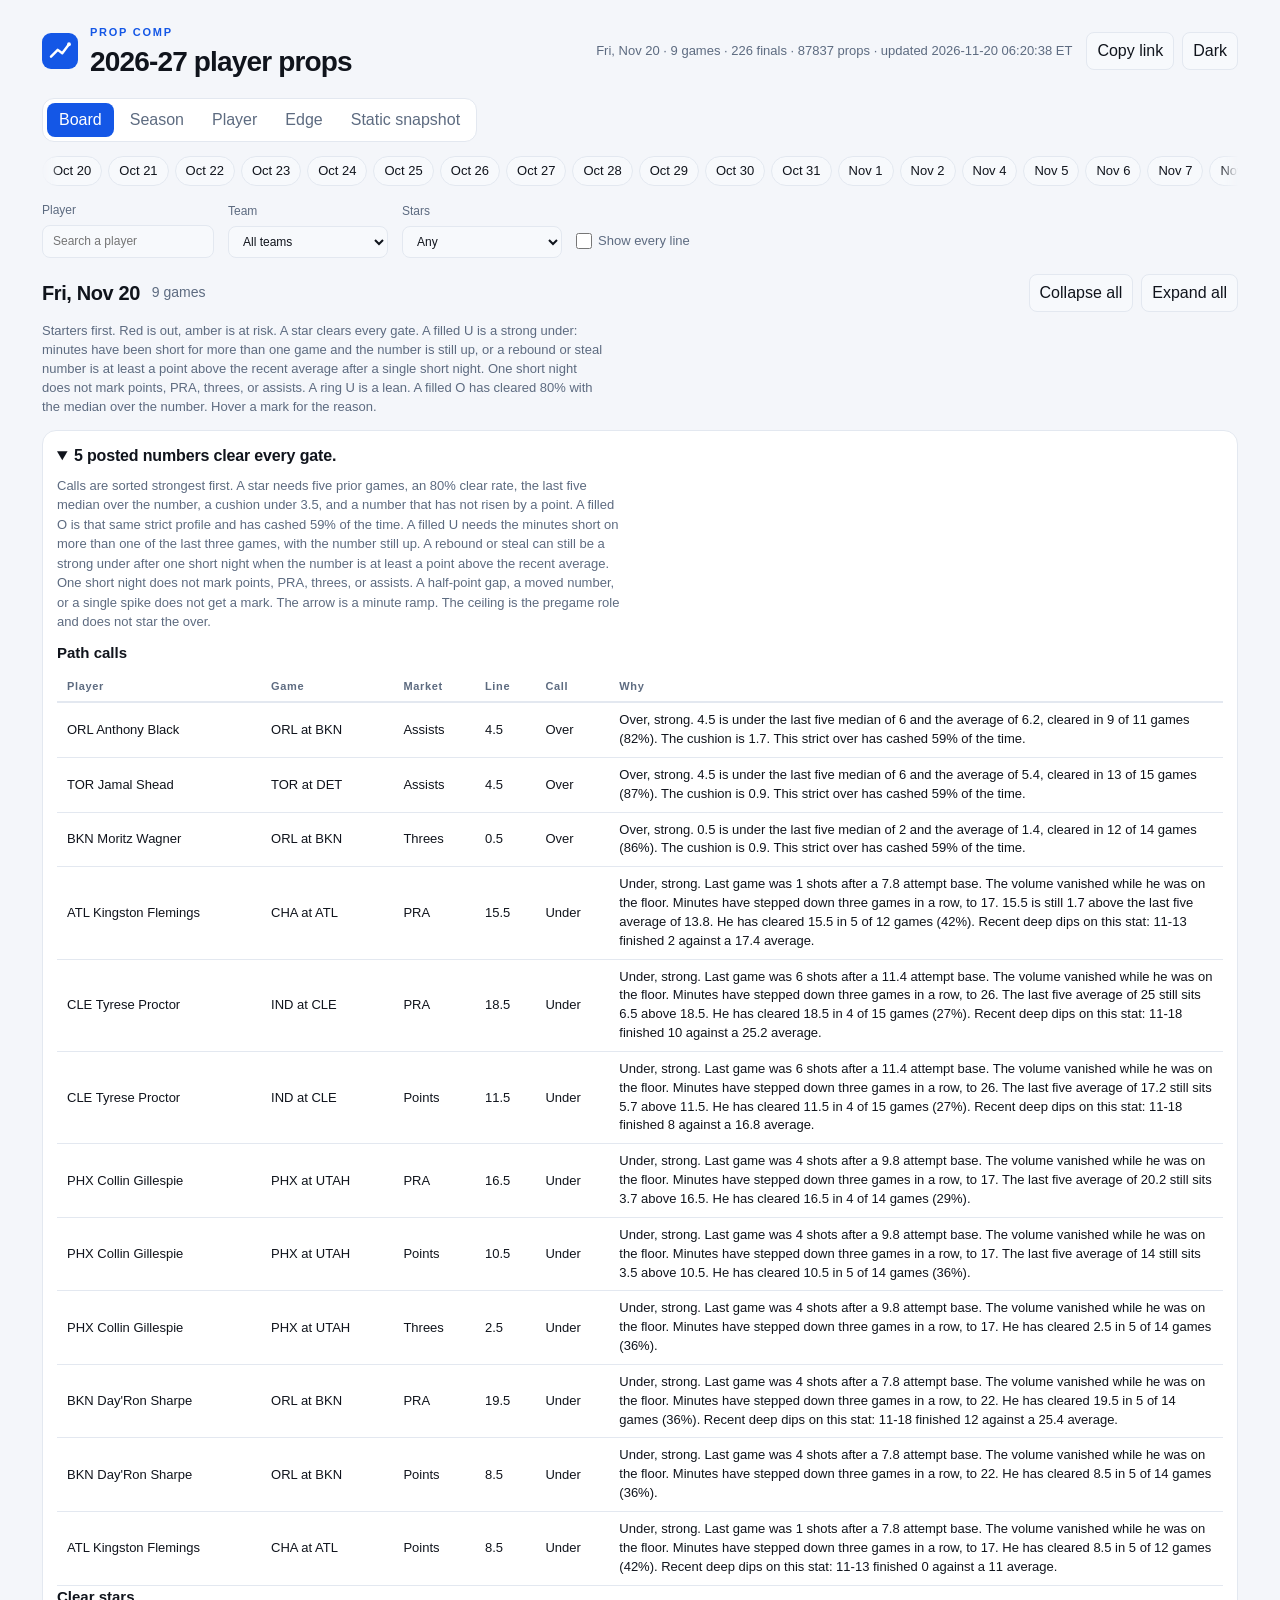
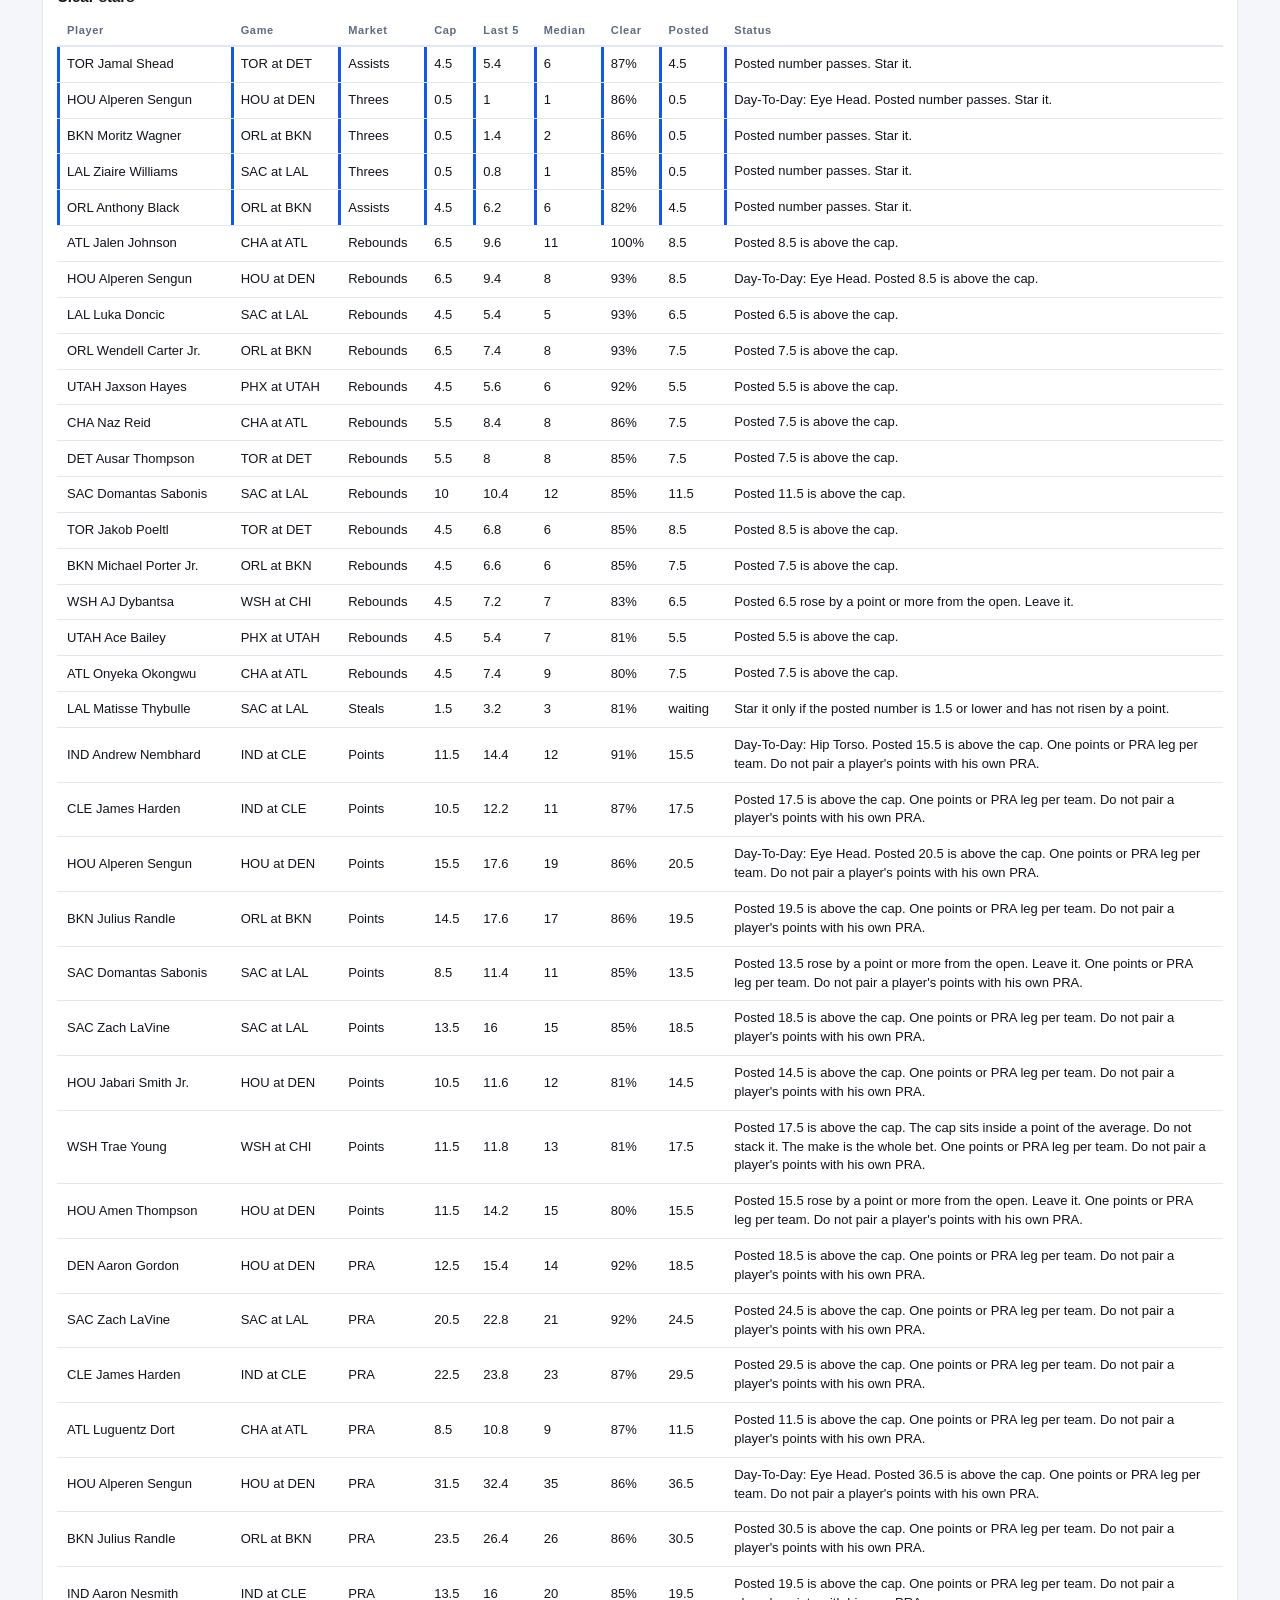
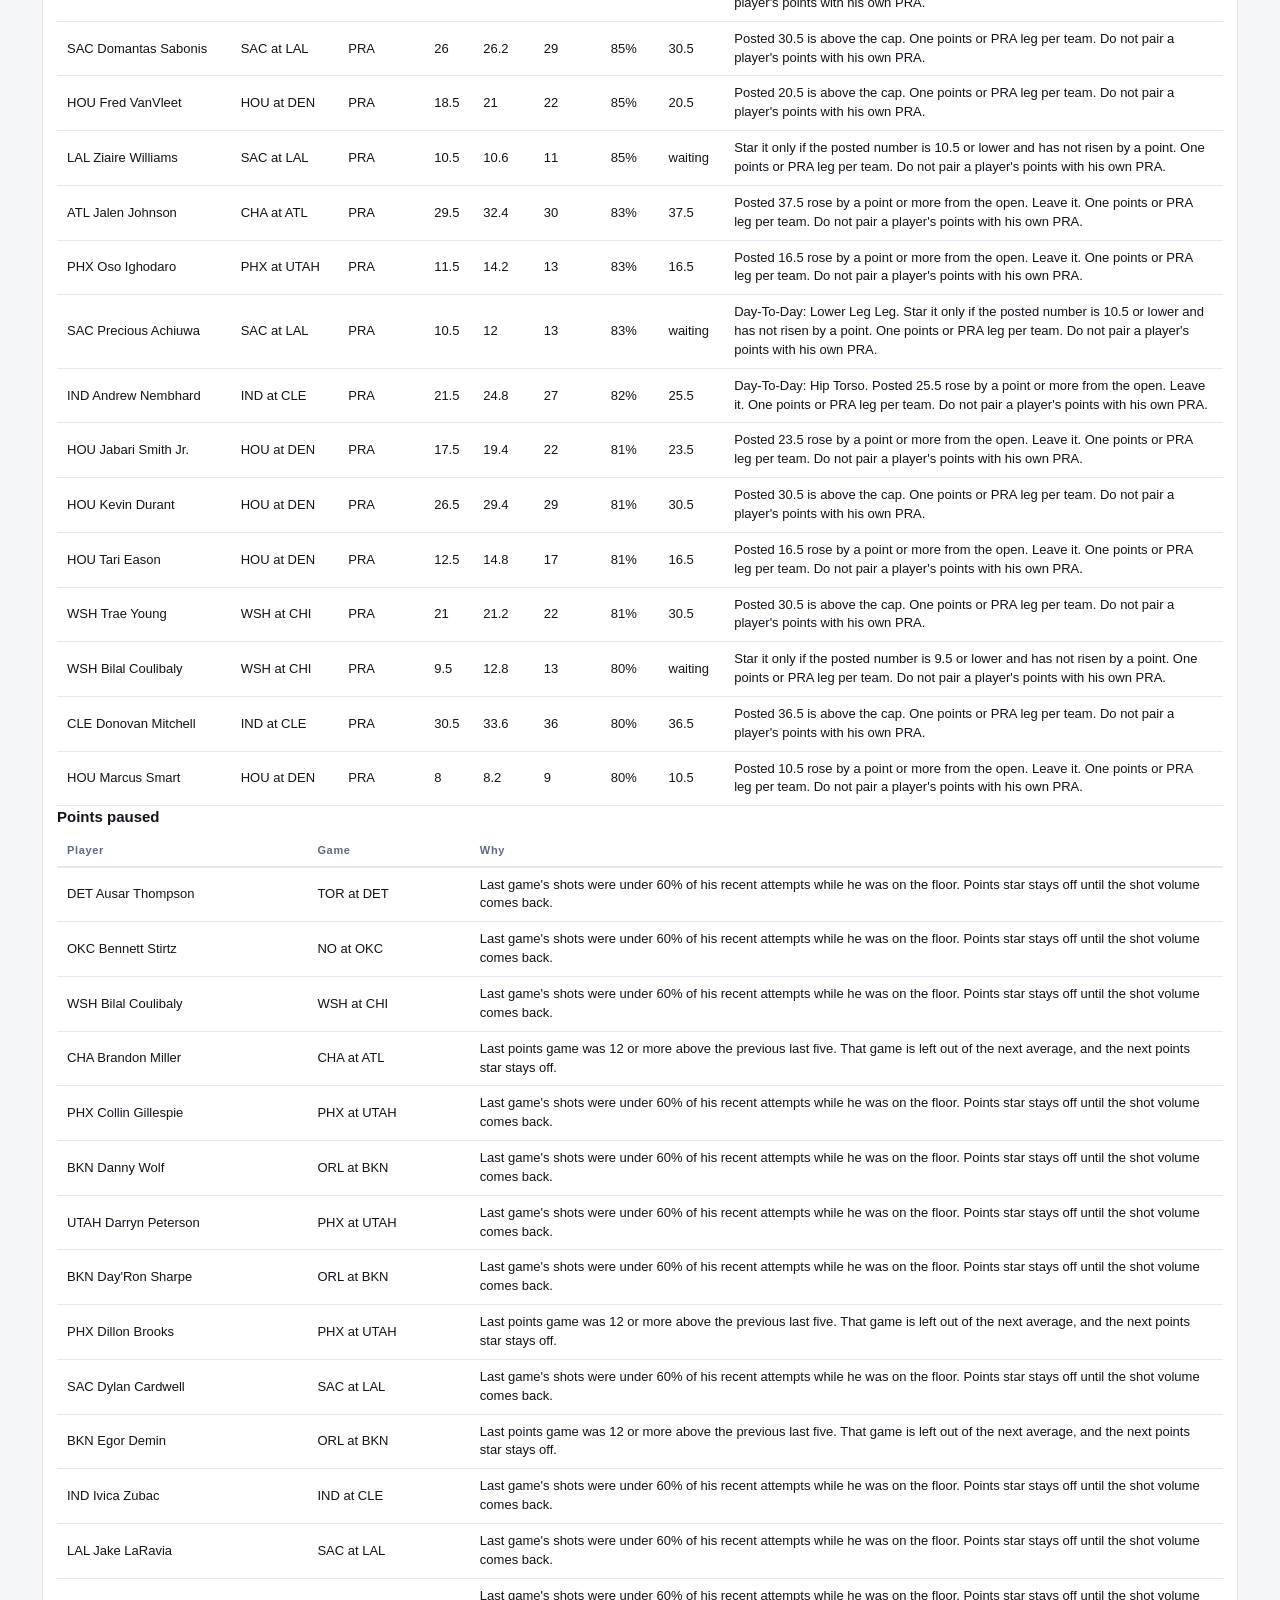
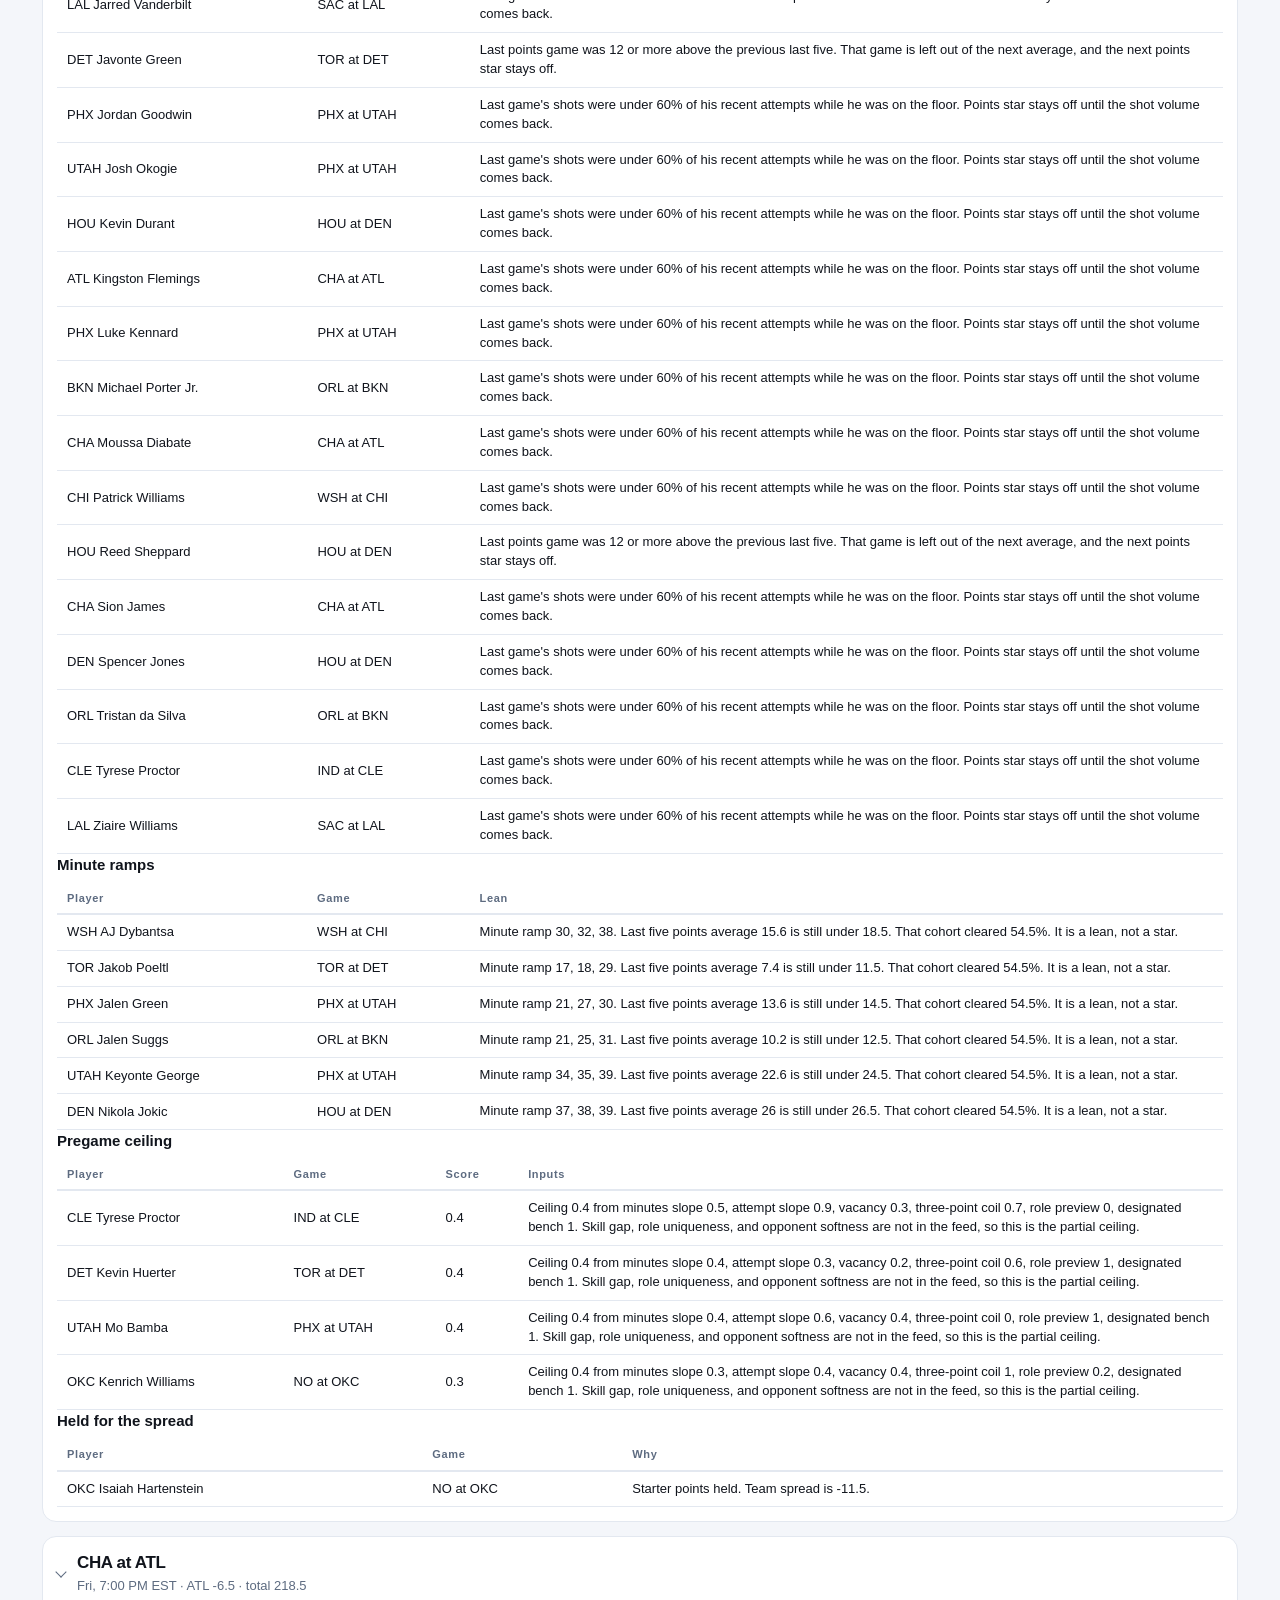
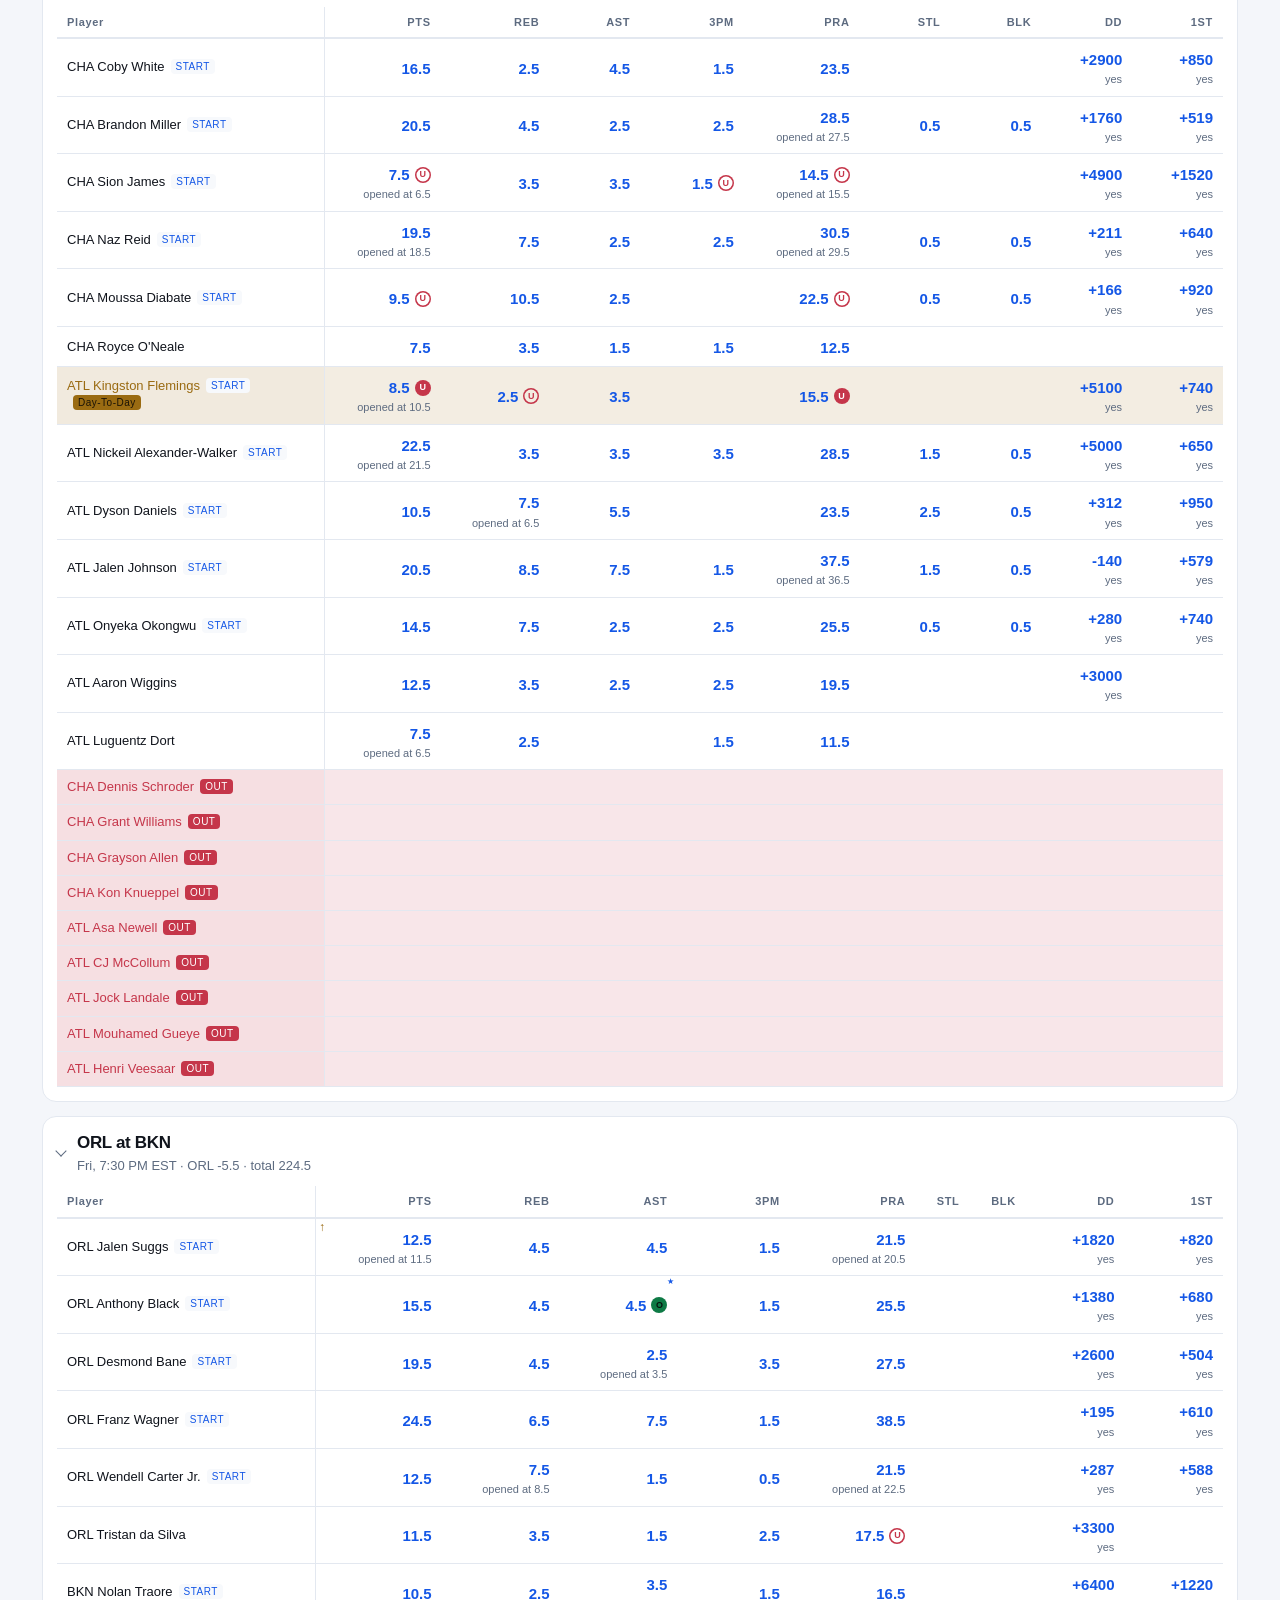
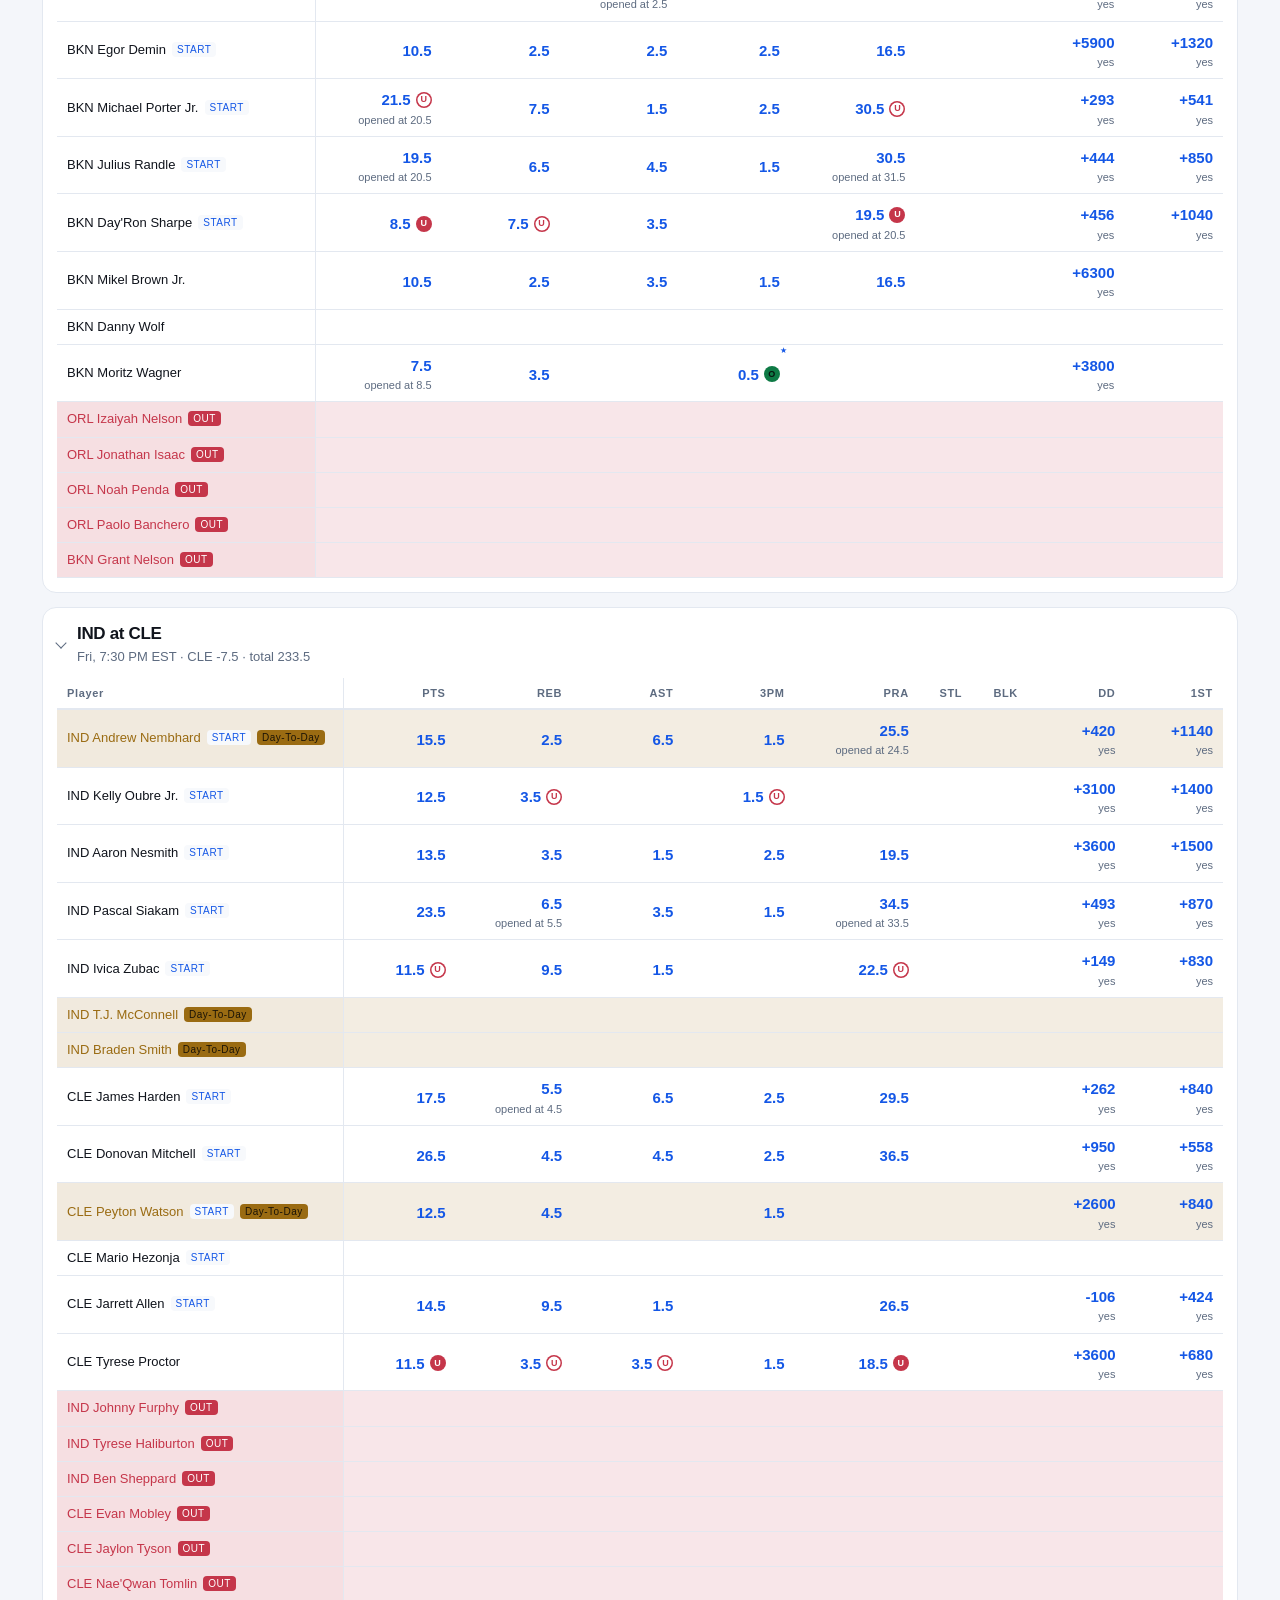
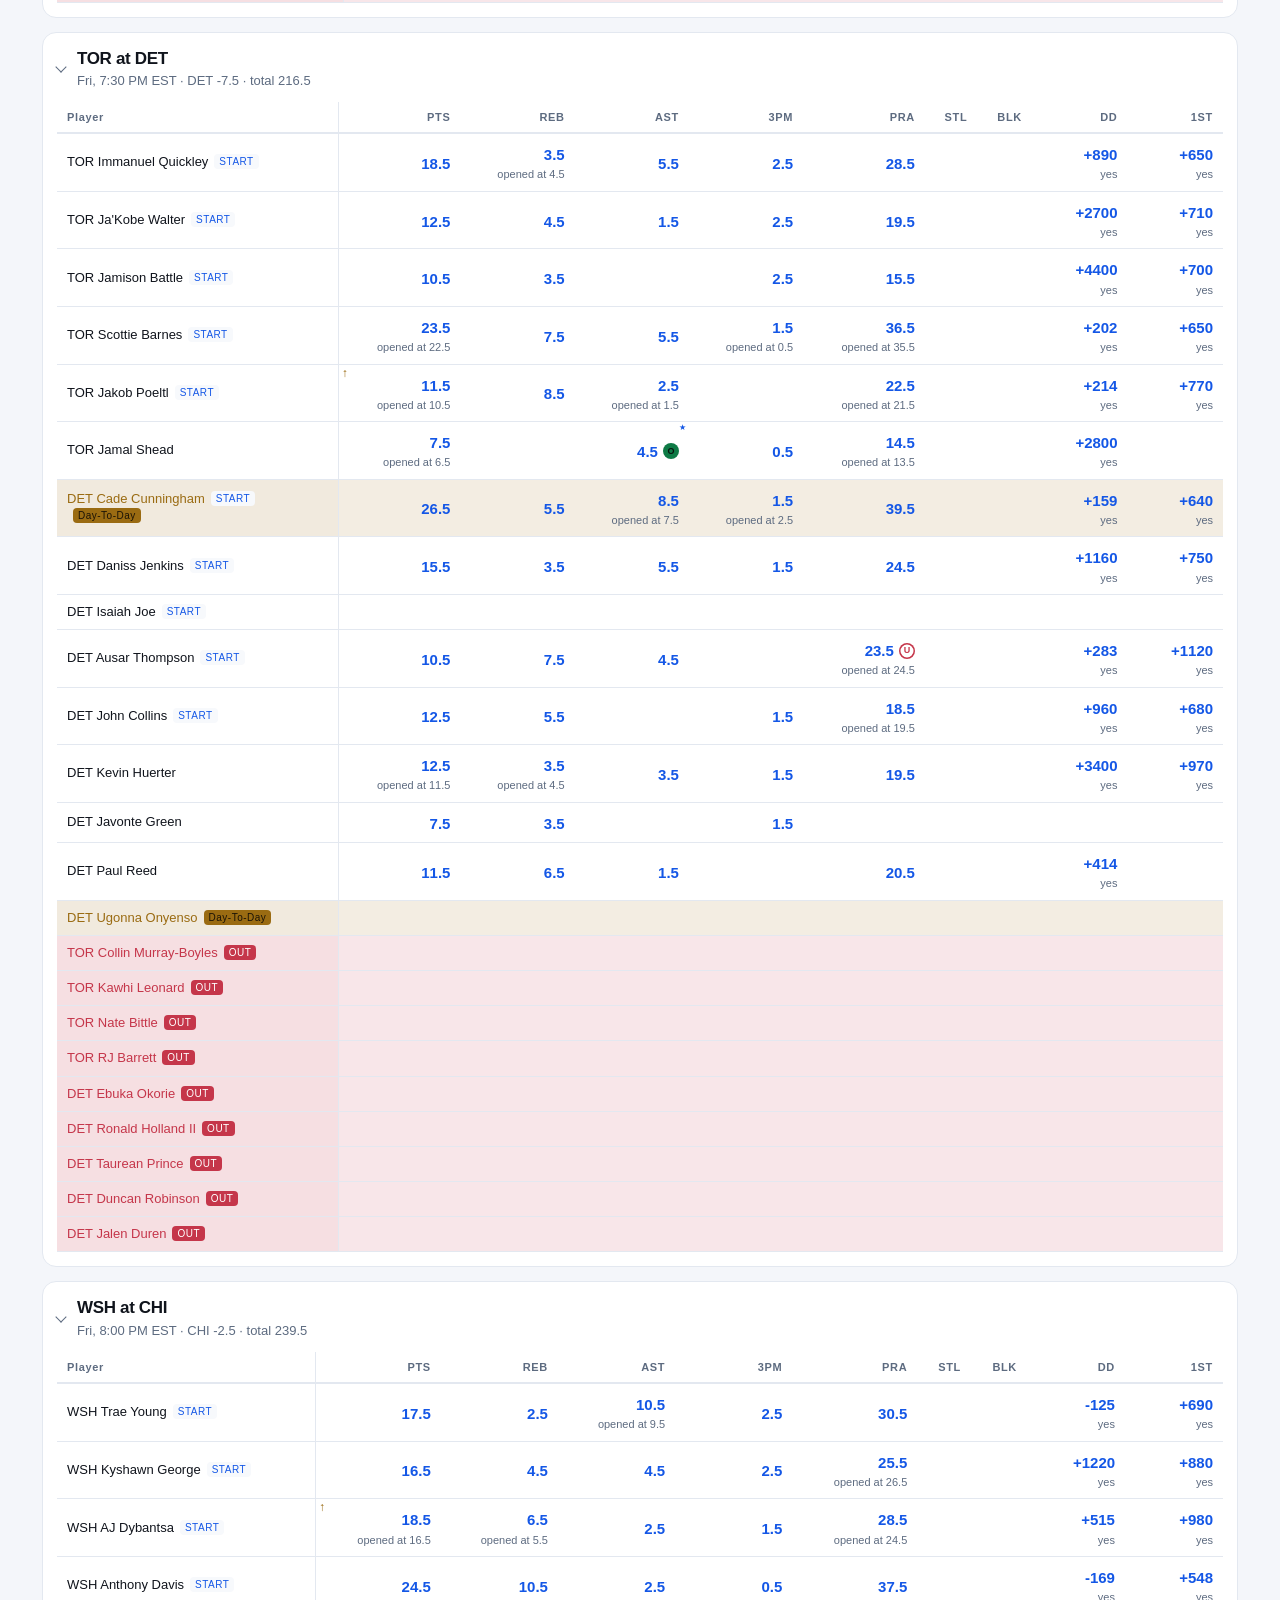
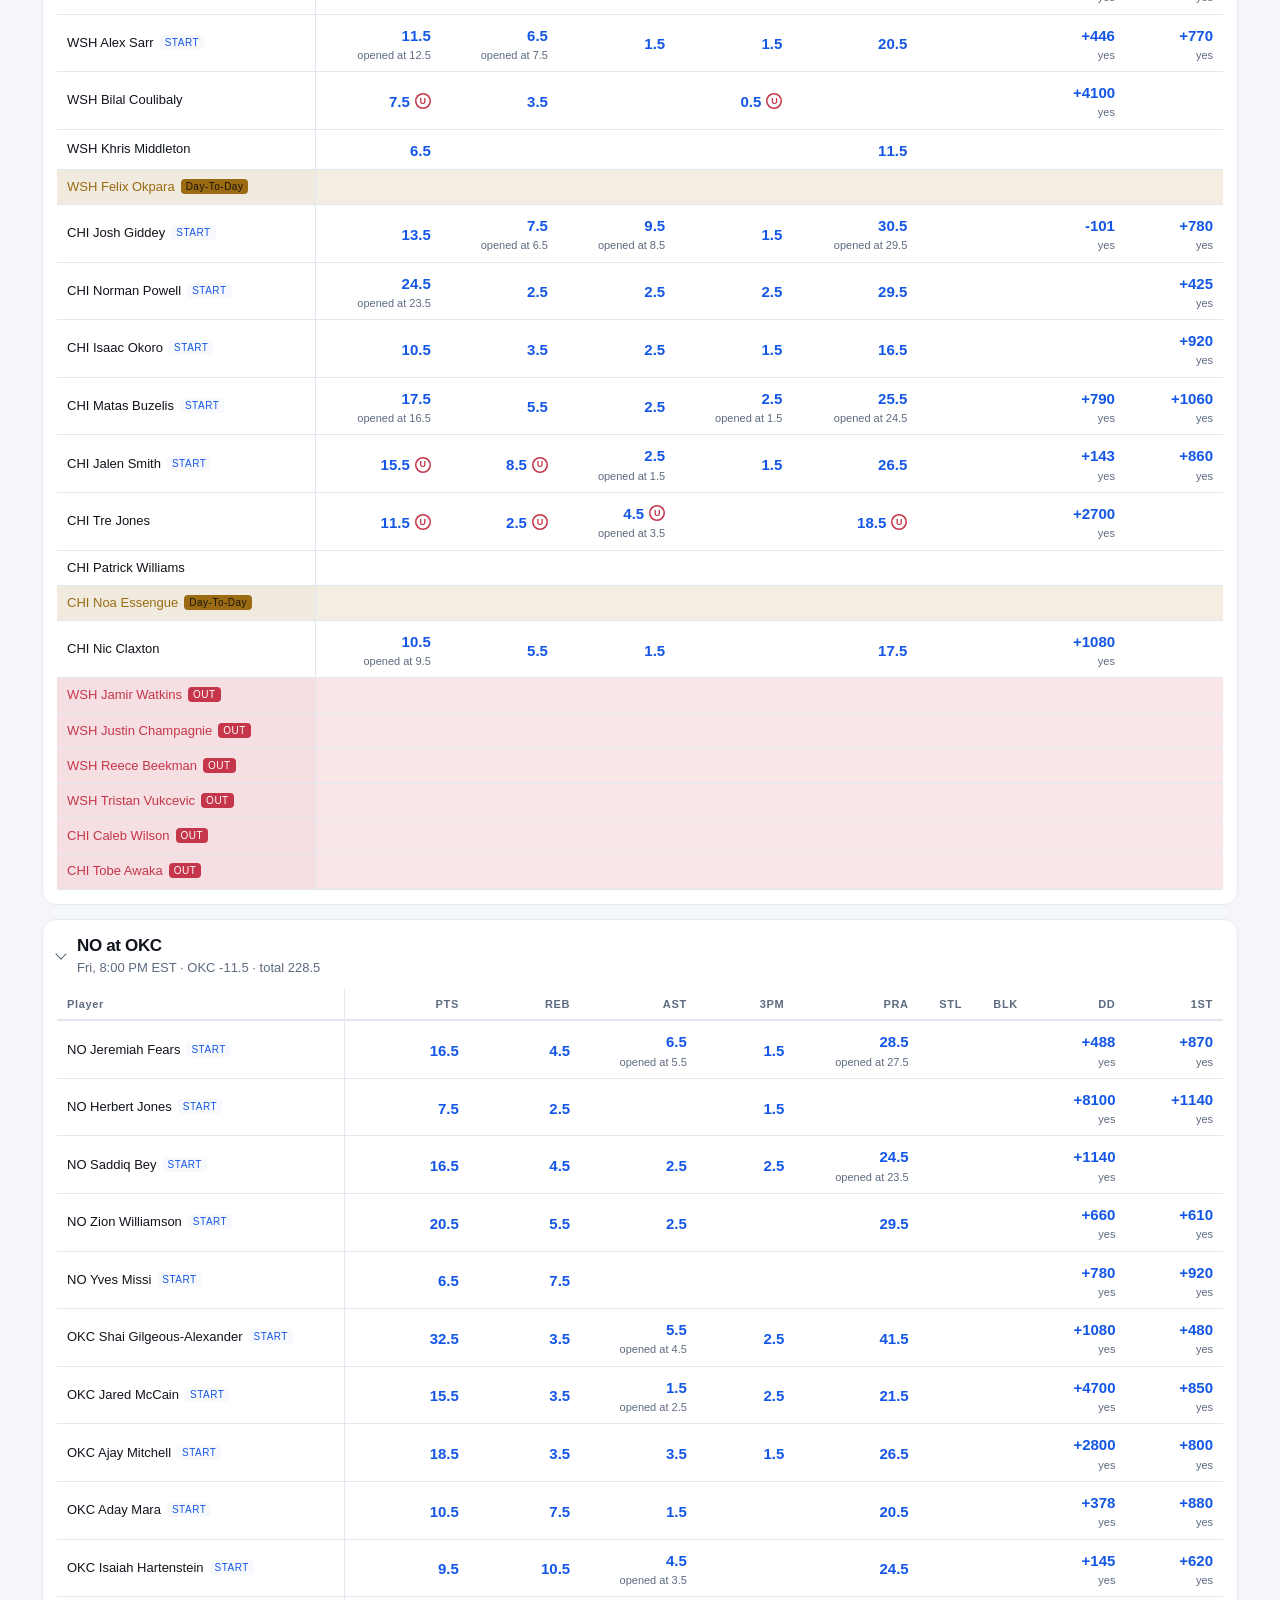
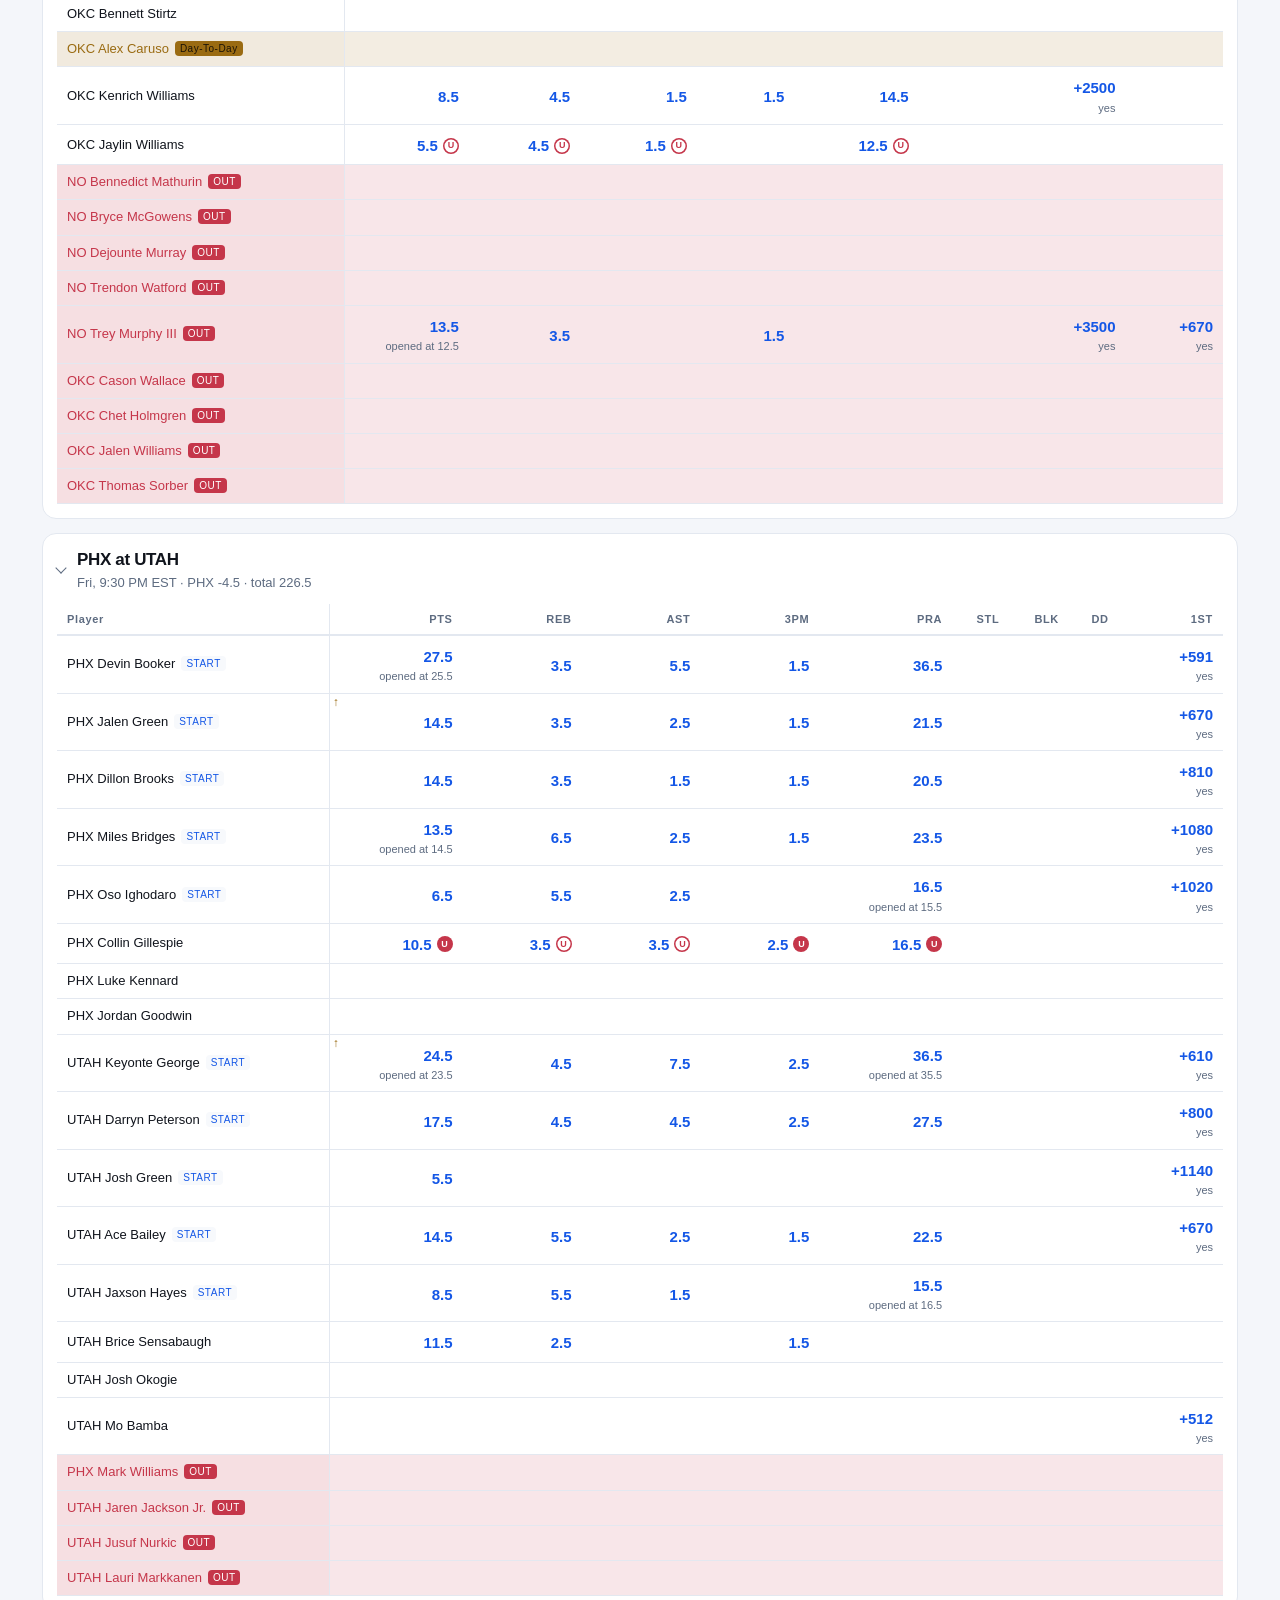
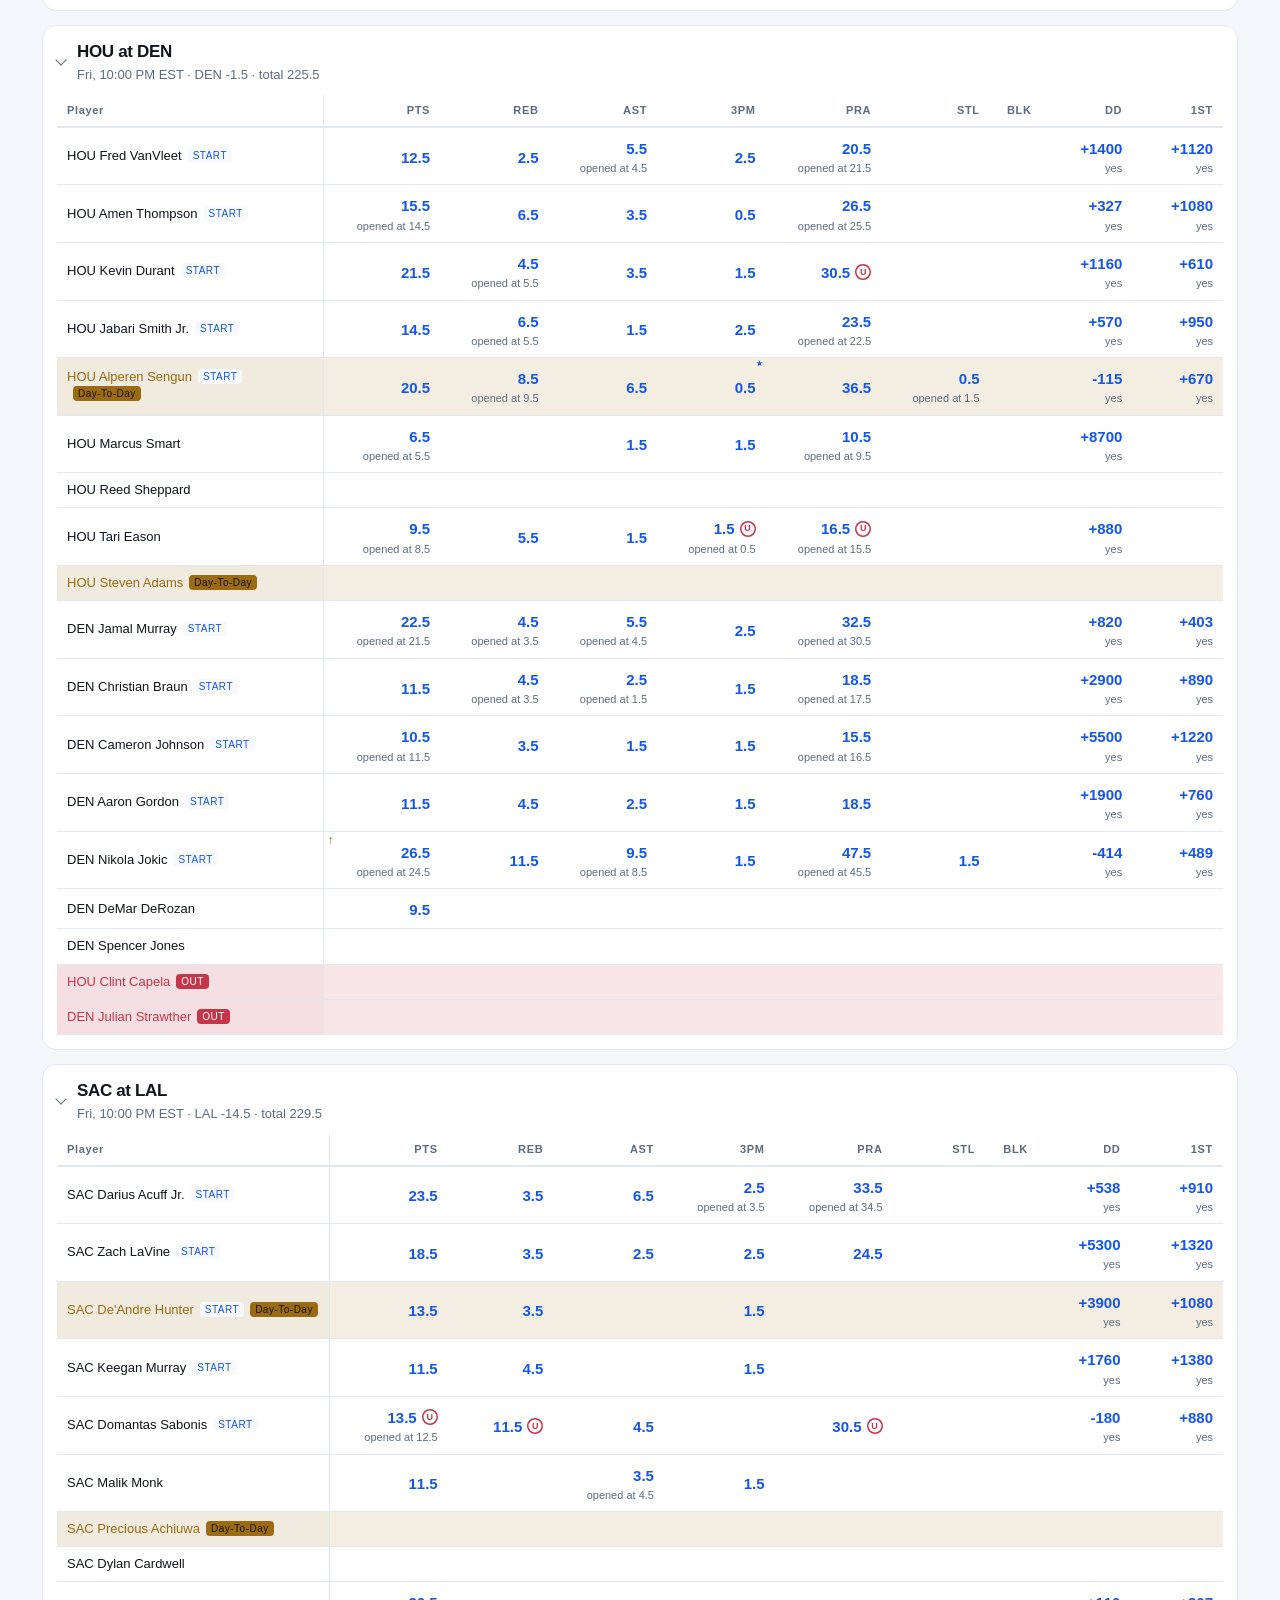
==== docs/index.html @ e5c1bd5d "Show minutes played on each player chart. The box score has no expected-minutes number, so that seri" ====
<!DOCTYPE html>
<html lang="en" data-theme="dark">
<head>
  <meta charset="utf-8">
  <meta name="viewport" content="width=device-width, initial-scale=1">
  <title>Prop Comp</title>
  <meta name="description" content="NBA player prop lines and whether they hit, one slate at a time.">
  <link rel="icon" href="favicon.svg">
  <script>
    (function () {
      var saved = localStorage.getItem("propcomp-theme");
      var theme = saved || (window.matchMedia("(prefers-color-scheme: light)").matches ? "light" : "dark");
      document.documentElement.setAttribute("data-theme", theme);
    })();
  </script>
  <link rel="stylesheet" href="styles.css?v=11">
</head>
<body>
  <header class="top">
    <a class="brand" href="#/board">
      <svg class="logo" viewBox="0 0 32 32" aria-hidden="true">
        <rect width="32" height="32" rx="8" fill="currentColor"/>
        <path d="M8 21 L14 15 L18 18 L24 10" fill="none" stroke="#fff" stroke-width="2.2" stroke-linecap="round" stroke-linejoin="round"/>
        <circle cx="24" cy="10" r="1.7" fill="#fff"/>
      </svg>
      <span>
        <span class="mark">Prop Comp</span>
        <h1 id="title">NBA player props</h1>
      </span>
    </a>
    <div class="head-side">
      <p class="meta" id="meta"></p>
      <div class="head-actions">
        <button type="button" id="copy">Copy link</button>
        <button type="button" id="theme">Light</button>
      </div>
    </div>
  </header>
  <nav class="tabs" id="tabs">
    <button type="button" data-view="board" class="on">Board</button>
    <button type="button" data-view="season">Season</button>
    <button type="button" data-view="player">Player</button>
    <button type="button" data-view="edge">Edge</button>
    <a href="snapshot.html">Static snapshot</a>
  </nav>
  <div id="dates" class="dates" hidden></div>
  <div id="tools" class="tools"></div>
  <main id="app"><p class="meta">Loading the board.</p></main>
  <footer class="foot" id="foot"></footer>
  <script src="app.js?v=19"></script>
</body>
</html>
---- docs/styles.css ----
:root {
  color-scheme: dark;
  --bg: #07090d;
  --surface: #10141c;
  --surface-2: #171c27;
  --ink: #eef2f8;
  --muted: #93a0b5;
  --line: #2a3344;
  --accent: #3c82f6;
  --accent-ink: #ffffff;
  --good: #3dbe86;
  --bad: #f06b7d;
  --warn: #e2b15a;
  --good-bg: rgba(61, 190, 134, 0.16);
  --bad-bg: rgba(240, 107, 125, 0.16);
  --warn-bg: rgba(226, 177, 90, 0.16);
  --out-bg: rgba(240, 107, 125, 0.2);
  --risk-bg: rgba(226, 177, 90, 0.16);
  --chart: #0c1018;
  --chip: #10141c;
}

[data-theme="light"] {
  color-scheme: light;
  --bg: #f4f6fa;
  --surface: #ffffff;
  --surface-2: #f7f9fc;
  --ink: #10141c;
  --muted: #5d6b80;
  --line: #e3e8f0;
  --accent: #1457e6;
  --accent-ink: #ffffff;
  --good: #0e7a45;
  --bad: #c5364a;
  --warn: #9a6b12;
  --good-bg: rgba(14, 122, 69, 0.12);
  --bad-bg: rgba(197, 54, 74, 0.1);
  --warn-bg: rgba(154, 107, 18, 0.12);
  --out-bg: rgba(197, 54, 74, 0.12);
  --risk-bg: rgba(154, 107, 18, 0.12);
  --chart: #f7f9fc;
  --chip: #ffffff;
}

* { box-sizing: border-box; }

html, body {
  margin: 0;
  background: var(--bg);
  color: var(--ink);
  font-family: "SF Pro Text", "Avenir Next", "Segoe UI", "Helvetica Neue", Helvetica, Arial, sans-serif;
  line-height: 1.4;
}

body {
  max-width: 1240px;
  margin: 0 auto;
  padding: 20px 22px 64px;
}

button, input, select, a { font: inherit; color: inherit; }

button, select, input {
  background: var(--surface-2);
  border: 1px solid var(--line);
  border-radius: 8px;
  padding: 7px 10px;
}

button { cursor: pointer; }

button:focus-visible, a:focus-visible, input:focus-visible, select:focus-visible {
  outline: 2px solid var(--accent);
  outline-offset: 2px;
}

button.on, a.on {
  background: var(--accent);
  color: var(--accent-ink);
  border-color: var(--accent);
}

a { color: var(--accent); }

.top, .tabs, .tools, .dates, .slate-bar, .head-side, .head-actions {
  display: flex;
  gap: 12px;
  align-items: center;
}

.top { align-items: center; justify-content: space-between; gap: 16px; }

.brand {
  display: flex;
  gap: 12px;
  align-items: center;
  color: inherit;
  text-decoration: none;
}

.logo { width: 36px; height: 36px; color: var(--accent); flex: 0 0 auto; }

.top h1, .mark { margin: 0; }

.mark {
  letter-spacing: 0.16em;
  text-transform: uppercase;
  font-size: 11px;
  color: var(--accent);
  font-weight: 650;
}

h1 { font-size: 28px; font-weight: 650; letter-spacing: -0.03em; white-space: nowrap; }

h2, h3 { margin: 0 0 10px; }

.head-side { align-items: center; gap: 14px; }

.head-actions { gap: 8px; }

.meta, .foot, small, em { color: var(--muted); }

.meta { margin: 0; text-align: right; font-size: 13px; line-height: 1.35; }

.tabs, .tools, .dates { justify-content: flex-start; margin-top: 14px; }

.tabs {
  width: fit-content;
  max-width: 100%;
  flex-wrap: wrap;
  gap: 4px;
  margin-top: 16px;
  padding: 4px;
  background: var(--surface);
  border: 1px solid var(--line);
  border-radius: 12px;
}

.tabs button, .tabs a {
  border: 0;
  background: transparent;
  border-radius: 8px;
  padding: 6px 12px;
  color: var(--muted);
  text-decoration: none;
}

.tabs button.on {
  background: var(--accent);
  color: var(--accent-ink);
}

.dates[hidden] { display: none; }

.dates {
  gap: 6px;
  overflow-x: auto;
  padding-bottom: 2px;
  scrollbar-width: thin;
  mask-image: linear-gradient(to right, transparent, #000 18px, #000 calc(100% - 18px), transparent);
}

.dates button {
  flex: 0 0 auto;
  border-radius: 999px;
  padding: 5px 10px;
  font-size: 13px;
}

.dates button.soon { border-color: var(--accent); }

.tools { flex-wrap: wrap; align-items: flex-end; gap: 10px 14px; }

.field, .check {
  display: flex;
  gap: 6px;
  color: var(--muted);
  font-size: 12px;
}

.field { flex-direction: column; align-items: flex-start; }

.field input, .field select { min-width: 160px; color: var(--ink); }

.check {
  flex-direction: row;
  align-items: center;
  padding-bottom: 8px;
  font-size: 13px;
}

.check input { width: 16px; height: 16px; margin: 0; }

main { margin-top: 16px; }

.slate-bar {
  justify-content: flex-start;
  margin: 0 0 14px;
}

.slate-bar h2 { margin: 0; font-size: 20px; letter-spacing: -0.02em; }

.slate-count { color: var(--muted); font-size: 14px; margin: 0; }

.keyline {
  margin: -4px 0 14px;
  color: var(--muted);
  font-size: 13px;
  line-height: 1.45;
  max-width: 78ch;
}

.slate-actions { margin-left: auto; display: flex; gap: 8px; }

.panel, .game {
  background: var(--surface);
  border: 1px solid var(--line);
  border-radius: 14px;
  padding: 14px;
  margin-bottom: 14px;
}

.game-toggle {
  display: flex;
  align-items: center;
  gap: 12px;
  width: 100%;
  margin: 0;
  padding: 0;
  background: transparent;
  border: 0;
  text-align: left;
  color: inherit;
}

.game-toggle::before {
  content: "";
  width: 7px;
  height: 7px;
  flex: 0 0 auto;
  border-right: 1.5px solid var(--muted);
  border-bottom: 1.5px solid var(--muted);
  transform: rotate(45deg);
  margin-top: -3px;
}

.game.shut .game-toggle::before {
  transform: rotate(-45deg);
  margin-top: 3px;
}

.game-titles { display: flex; flex-direction: column; gap: 2px; min-width: 0; flex: 1; }

.game-toggle h2 { margin: 0; font-size: 17px; letter-spacing: -0.02em; }

.game-toggle .meta { text-align: left; line-height: 1.35; }

.game-body { margin-top: 12px; }

.table-wrap {
  overflow-x: auto;
  max-width: 100%;
  -webkit-overflow-scrolling: touch;
}

table { border-collapse: separate; border-spacing: 0; width: 100%; font-variant-numeric: tabular-nums; }

th, td {
  border-bottom: 1px solid var(--line);
  padding: 8px 10px;
  text-align: right;
  vertical-align: middle;
  white-space: nowrap;
  font-size: 13px;
}

th { color: var(--muted); font-weight: 600; font-size: 11px; letter-spacing: 0.06em; }

thead th {
  position: sticky;
  top: 0;
  z-index: 2;
  background: var(--surface);
  box-shadow: inset 0 -1px 0 var(--line);
}

td.name, th.sticky {
  text-align: left;
  position: sticky;
  left: 0;
  background: var(--surface);
  min-width: 176px;
  max-width: 230px;
  z-index: 1;
  white-space: normal;
  border-right: 1px solid var(--line);
}

tr.out td.name { background: color-mix(in srgb, var(--bad) 16%, var(--surface)); }
tr.risk td.name { background: color-mix(in srgb, var(--warn) 14%, var(--surface)); }

thead th.sticky { z-index: 4; }

.name button {
  background: transparent;
  border: 0;
  padding: 0;
  text-align: left;
  cursor: pointer;
  line-height: 1.3;
  white-space: normal;
}

.name button:hover { color: var(--accent); }

td.stat { position: relative; min-width: 78px; padding: 10px 10px 8px 16px; }

td.stat strong, .cell b {
  display: inline-flex;
  align-items: center;
  justify-content: flex-end;
  gap: 5px;
  width: 100%;
  color: var(--ink);
  font-size: 15px;
  font-weight: 650;
}

.num { width: 2.8em; flex: 0 0 auto; text-align: right; }

td em, td.stat small, .cell small { display: block; font-style: normal; font-size: 11px; margin-top: 2px; }

td em:empty { display: none; }

.cell {
  display: flex;
  flex-wrap: wrap;
  justify-content: flex-end;
  align-items: center;
  gap: 2px 5px;
  position: relative;
}

.cell b { width: auto; }

.cell small { flex-basis: 100%; text-align: right; }

tr.out td { background: var(--out-bg); }
tr.out .name button { color: var(--bad); }
tr.risk td { background: var(--risk-bg); }
tr.risk .name button { color: var(--warn); }

.tag {
  display: inline-block;
  margin-left: 6px;
  padding: 1px 5px;
  border-radius: 4px;
  font-size: 10px;
  letter-spacing: 0.05em;
  vertical-align: 1px;
}
.tag.start { background: var(--surface-2); color: var(--accent); }
.tag.out { background: var(--bad); color: #fff; }
.tag.risk { background: var(--warn); color: #1c1406; }
.star {
  position: absolute;
  top: 2px;
  right: 3px;
  color: var(--accent);
  cursor: pointer;
  font-size: 8px;
  line-height: 1;
}
.lean {
  position: absolute;
  top: 2px;
  left: 3px;
  color: var(--warn);
  cursor: pointer;
  font-size: 12px;
  line-height: 1;
}
.call {
  position: static;
  display: inline-flex;
  align-items: center;
  justify-content: center;
  width: 16px;
  height: 16px;
  flex: 0 0 auto;
  border-radius: 50%;
  font-size: 9px;
  font-weight: 750;
  line-height: 1;
  cursor: pointer;
}
.call.under.lean { color: var(--bad); box-shadow: inset 0 0 0 1.5px var(--bad); }
.call.over.lean { color: var(--good); box-shadow: inset 0 0 0 1.5px var(--good); }
.call.under.strong { background: var(--bad); color: #fff; }
.call.over.strong { background: var(--good); color: #07140e; }
.card-block summary {
  cursor: pointer;
  font-weight: 650;
  margin-bottom: 8px;
  letter-spacing: -0.01em;
}
.card-block h3 { margin: 16px 0 8px; font-size: 15px; }
.card-block h3:first-child { margin-top: 0; }
.card-note { margin: 0 0 10px; color: var(--muted); font-size: 13px; line-height: 1.5; max-width: 78ch; }
.card-block th, .card-block td { text-align: left; }
.card-block td.wrap {
  white-space: normal;
  line-height: 1.45;
  min-width: 220px;
  max-width: 460px;
}
tr.ready-row td { box-shadow: inset 3px 0 0 var(--accent); }
.tip {
  position: fixed;
  z-index: 30;
  max-width: min(340px, calc(100vw - 24px));
  padding: 8px 10px;
  border: 1px solid var(--line);
  border-radius: 8px;
  background: var(--surface-2);
  color: var(--ink);
  font-size: 12px;
  line-height: 1.45;
  white-space: pre-wrap;
  pointer-events: none;
  box-shadow: 0 8px 24px rgba(0, 0, 0, 0.28);
}
.trend, .hover-readout, .legend { margin: 0 0 8px; font-size: 13px; color: var(--muted); }
.trend { color: var(--accent); }
svg.chart circle { cursor: pointer; }

td.hit { background: var(--good-bg); }
td.miss { background: var(--bad-bg); }
td.push { background: var(--warn-bg); }
td.void { background: transparent; }
td.wait strong { color: var(--accent); }

.cell.hit b { color: var(--good); }
.cell.miss b { color: var(--bad); }
.cell.wait b { color: var(--accent); }

.extra {
  display: grid;
  grid-template-columns: repeat(auto-fill, minmax(220px, 1fr));
  gap: 6px;
  padding: 8px 0 4px;
}

.chip {
  border: 1px solid var(--line);
  border-radius: 8px;
  padding: 6px 8px;
  text-align: left;
  white-space: normal;
  background: var(--chip);
}

.chip b { font-size: 13px; }
.chip.hit { border-color: var(--good); }
.chip.miss { border-color: var(--bad); }

.bars { display: grid; gap: 8px; }

.bar-row, .game-link {
  display: grid;
  grid-template-columns: 52px 1fr 140px;
  gap: 10px;
  align-items: center;
}

.track {
  height: 8px;
  background: var(--line);
  border-radius: 99px;
  overflow: hidden;
}

.fill { display: block; height: 100%; background: var(--accent); }

.blotter {
  display: grid;
  grid-template-columns: repeat(auto-fill, minmax(240px, 1fr));
  gap: 8px;
}

.game-link {
  grid-template-columns: 54px 1fr 1fr auto;
  text-decoration: none;
  color: inherit;
  background: var(--bg);
  border-radius: 8px;
  padding: 8px;
}

.game-link:hover { outline: 1px solid var(--accent); }

.heat td { text-align: center; font-size: 12px; }

.charts {
  display: grid;
  grid-template-columns: repeat(auto-fit, minmax(min(100%, 420px), 1fr));
  gap: 14px;
}

.chart-card { margin-top: 0; }

.chart-card.on { outline: 1px solid var(--accent); }

.chart-card h3 a { color: inherit; text-decoration: none; }

.chart-card h3 a:hover { color: var(--accent); }

svg.chart { width: 100%; height: 140px; background: var(--chart); border-radius: 10px; }

.strip { display: flex; gap: 4px; flex-wrap: wrap; margin-top: 6px; }

.strip button { min-width: 18px; padding: 4px; }

.strip .hit { background: var(--good); color: #fff; border-color: var(--good); }
.strip .miss { background: var(--bad); color: #fff; border-color: var(--bad); }
.strip .open-line { background: transparent; color: var(--accent); border-color: var(--accent); }
.strip .min { background: var(--surface-2); color: var(--ink); }

.jump { margin-top: 12px; }

.foot { margin-top: 22px; font-size: 13px; line-height: 1.5; max-width: 760px; }

ul { margin: 8px 0 0; padding-left: 18px; }

@media (max-width: 980px) {
  .top { flex-direction: column; align-items: flex-start; gap: 10px; }
  .head-side { flex-direction: row; flex-wrap: wrap; align-items: center; }
  .meta { text-align: left; max-width: 68ch; }
}

@media (max-width: 800px) {
  .bar-row { grid-template-columns: 44px minmax(0, 1fr); }
  .bar-row span:last-child { grid-column: 1 / -1; }
  .game-link { grid-template-columns: 54px minmax(0, 1fr) minmax(0, 1fr); }
  .game-link span:last-child { grid-column: 1 / -1; }
}

@media (max-width: 720px) {
  body { padding: 14px 12px 48px; }
  h1 { font-size: 22px; white-space: normal; }
  .slate-bar { flex-wrap: wrap; align-items: center; }
  .slate-actions { margin-left: 0; }
  .tabs { width: 100%; flex-wrap: nowrap; overflow-x: auto; }
  .tabs button, .tabs a { flex: 0 0 auto; }
  .tools { display: grid; grid-template-columns: 1fr 1fr; align-items: stretch; }
  .field input, .field select, .check { width: 100%; min-width: 0; }
  .tools .field.wide, .check { grid-column: 1 / -1; }
  .check { padding-bottom: 0; }
  .game { padding: 12px; }
  td.name, th.sticky { min-width: 148px; }
}

.edge-grid {
  display: grid;
  grid-template-columns: repeat(auto-fit, minmax(240px, 1fr));
  gap: 12px;
}

.edge-grid .panel { margin-bottom: 0; }

.edge-grid ol { margin: 8px 0 0; padding-left: 18px; }

.edge-grid li { margin: 4px 0; white-space: normal; }

td.edge-text, th.edge-text {
  text-align: left;
  white-space: normal;
}

.edge-play { color: var(--good); font-weight: 650; }

.edge-short { color: var(--warn); }
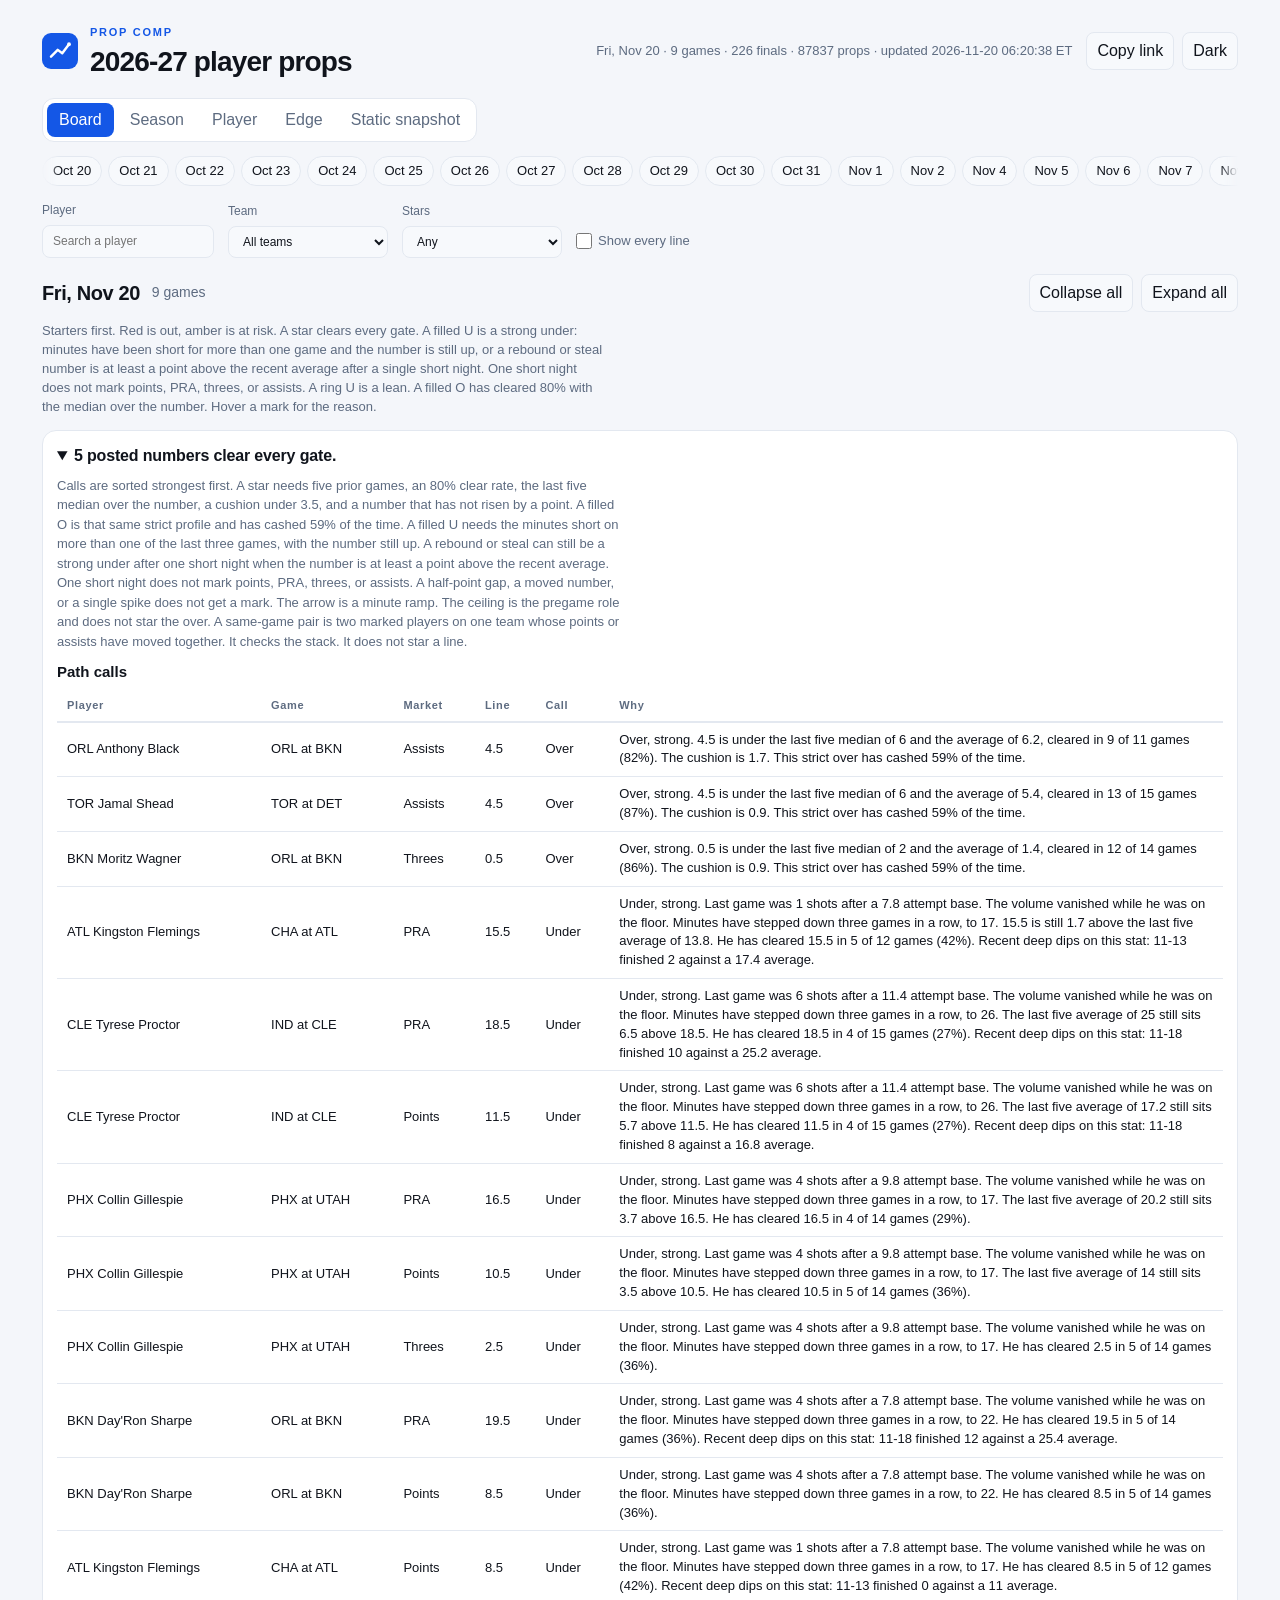
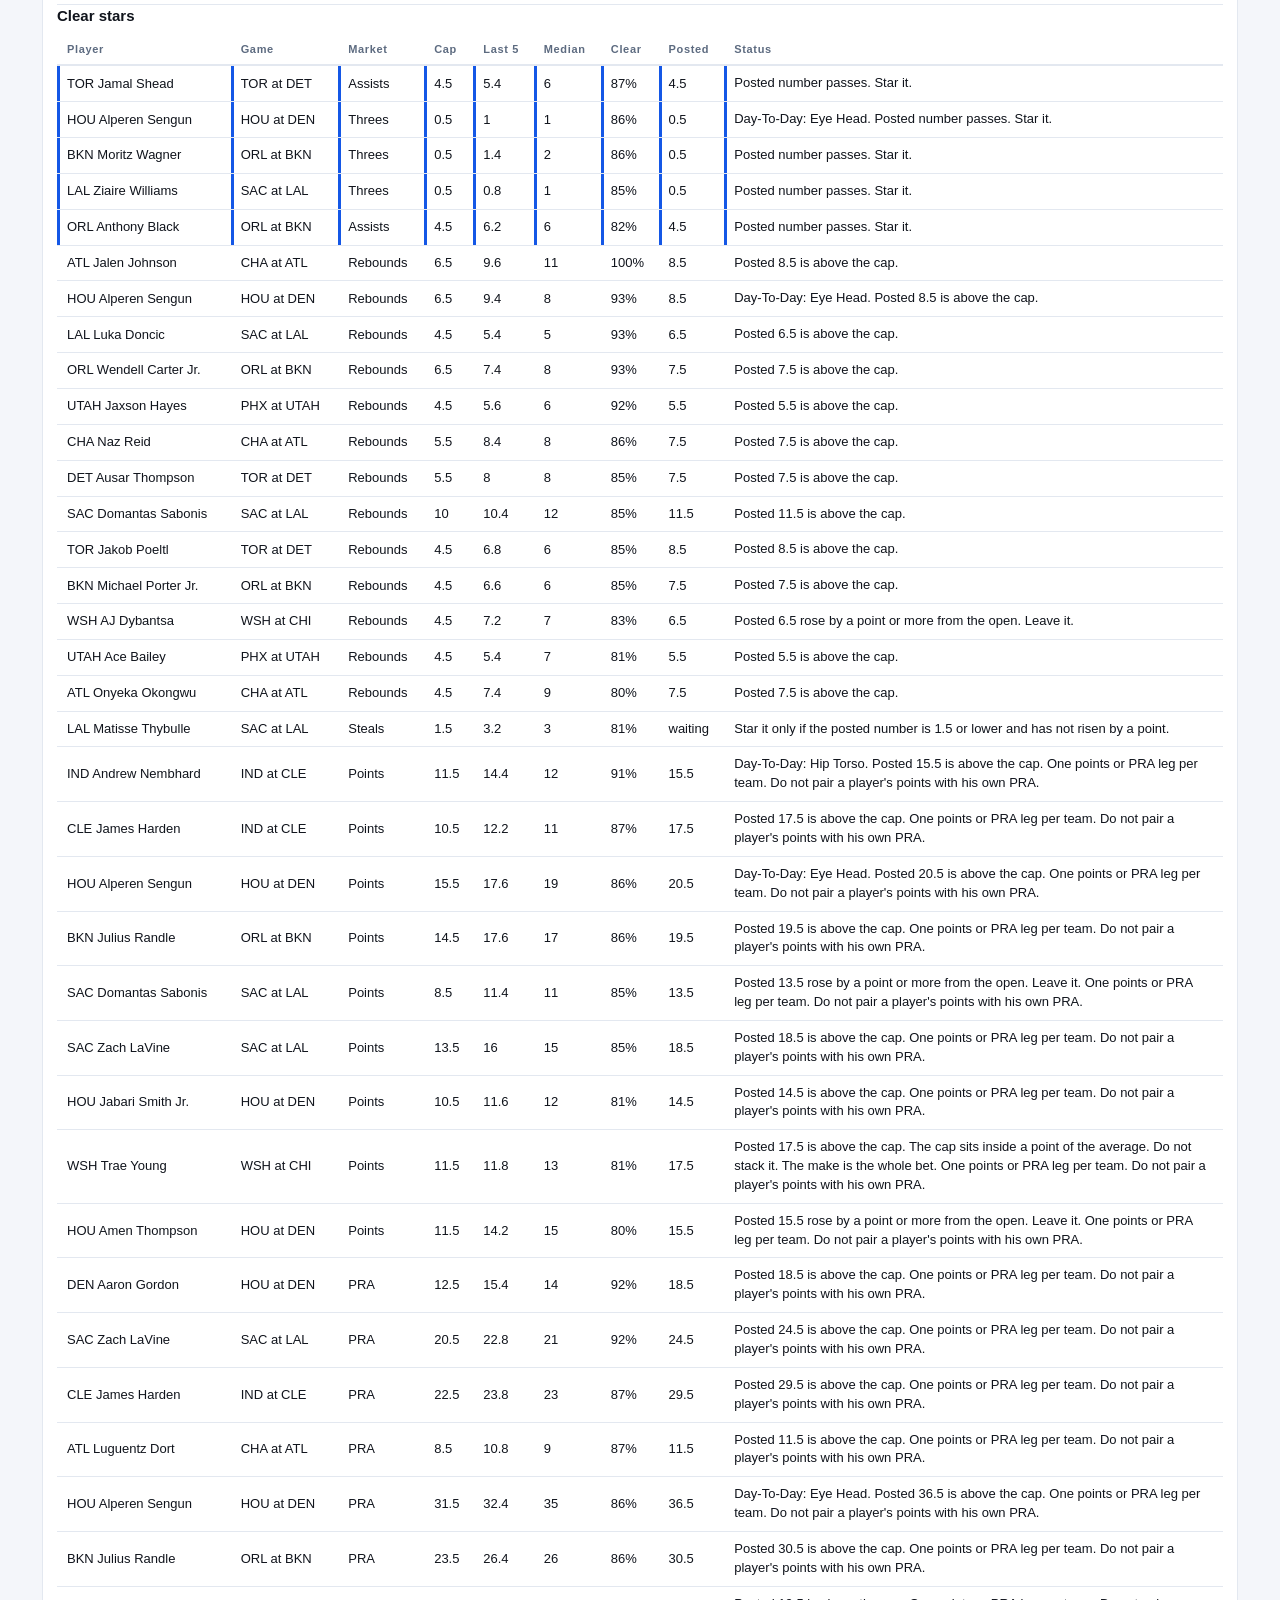
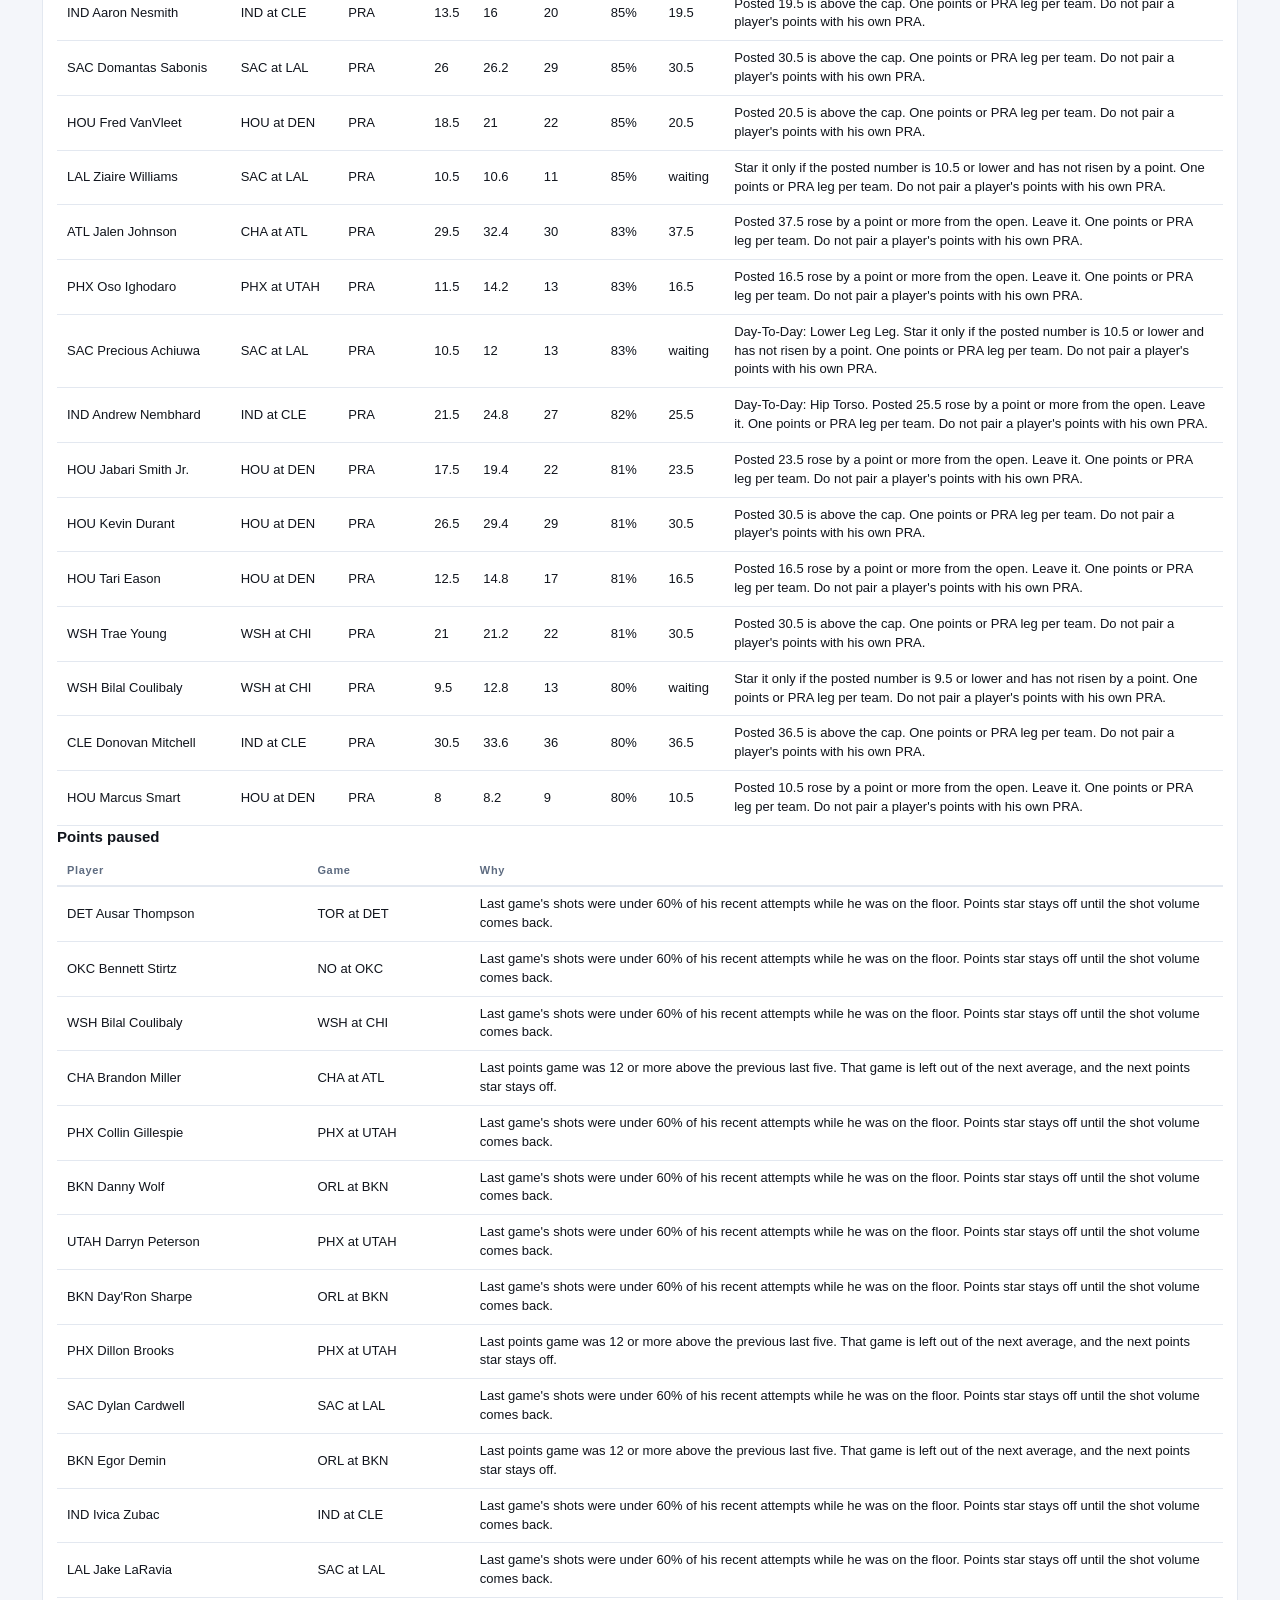
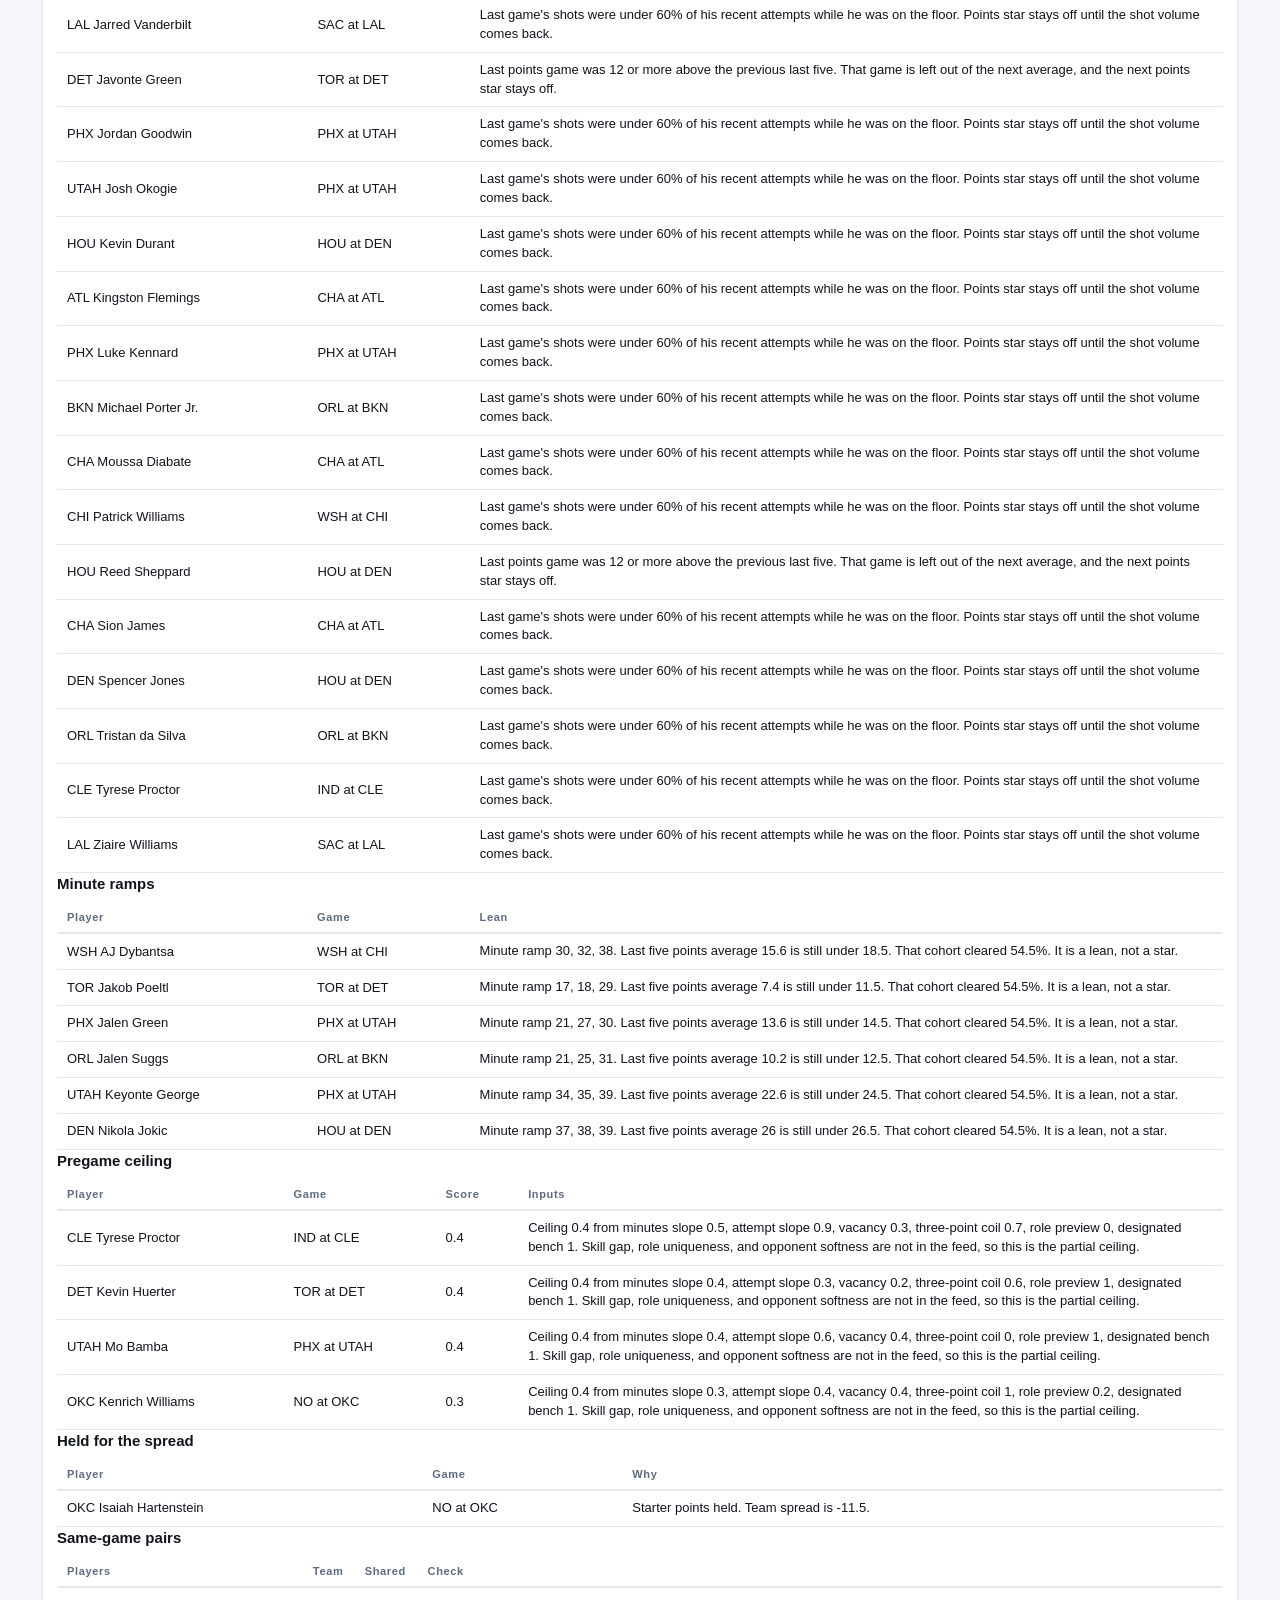
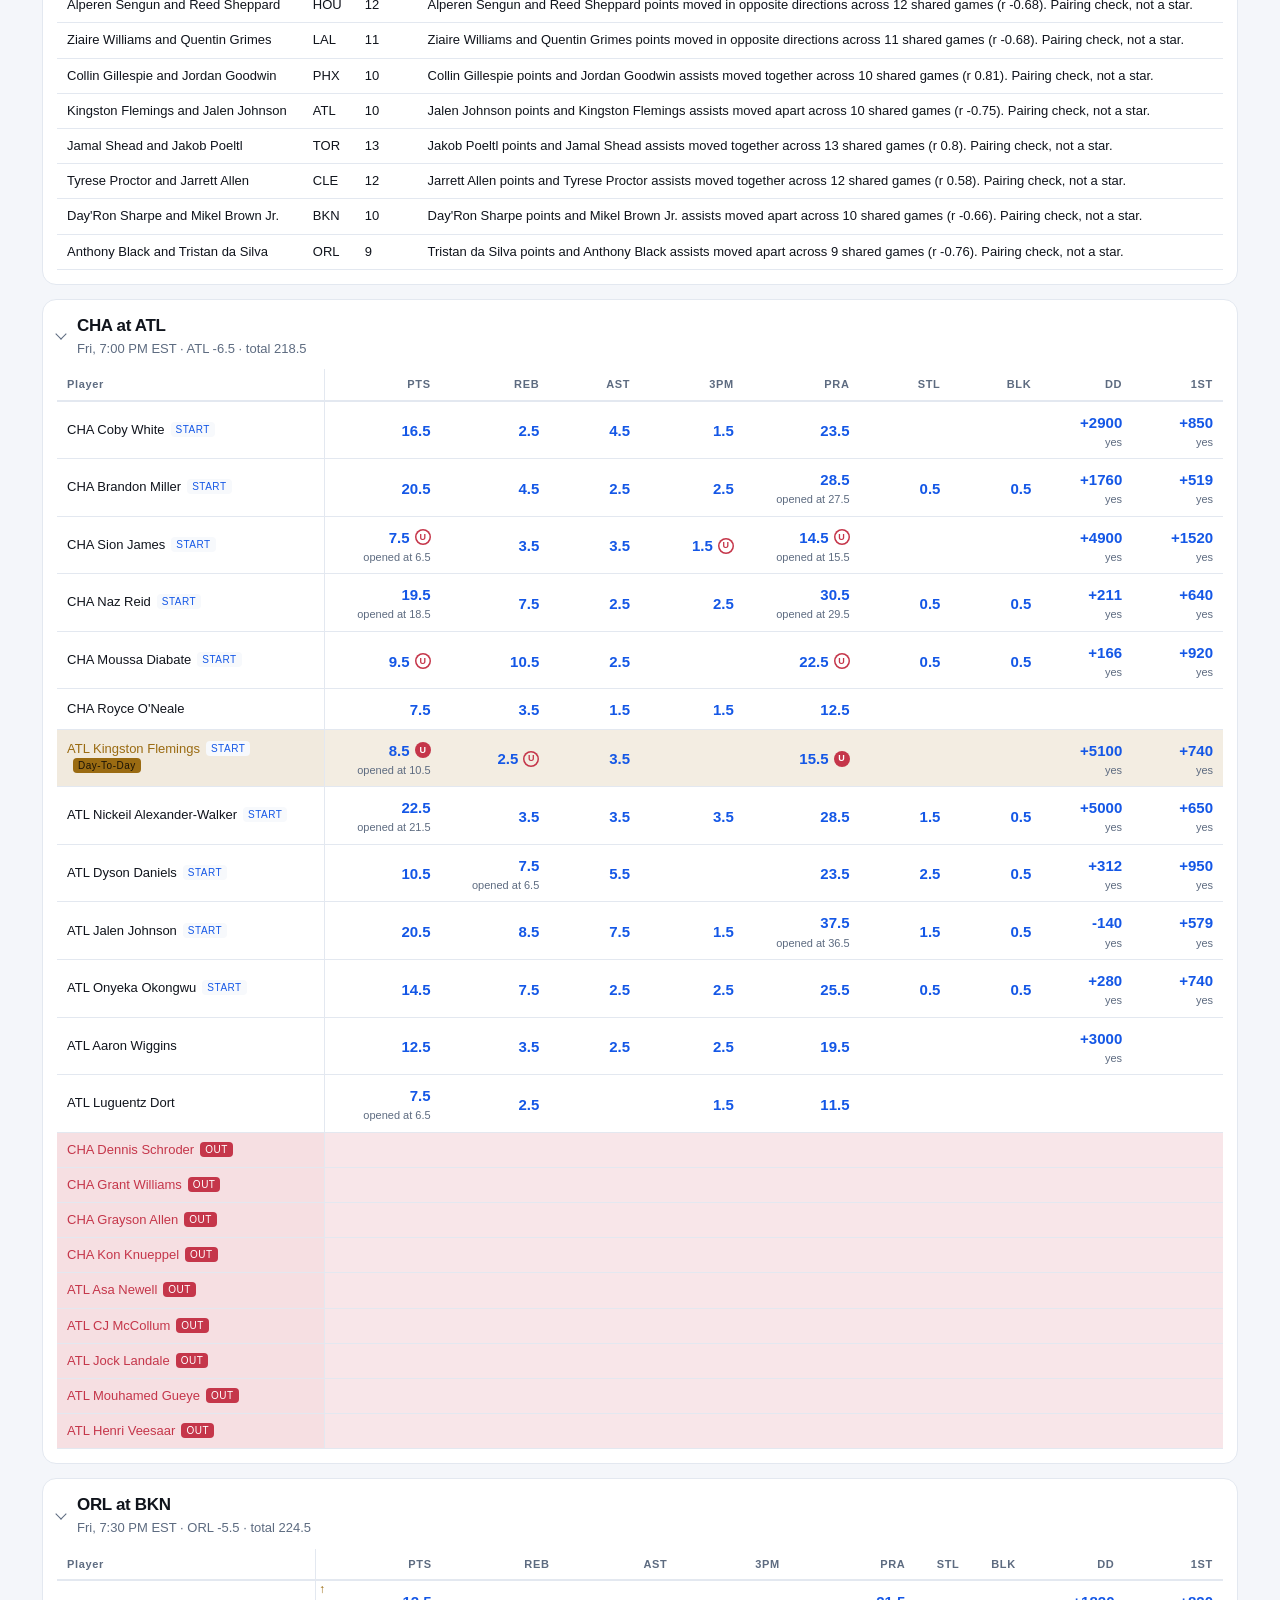
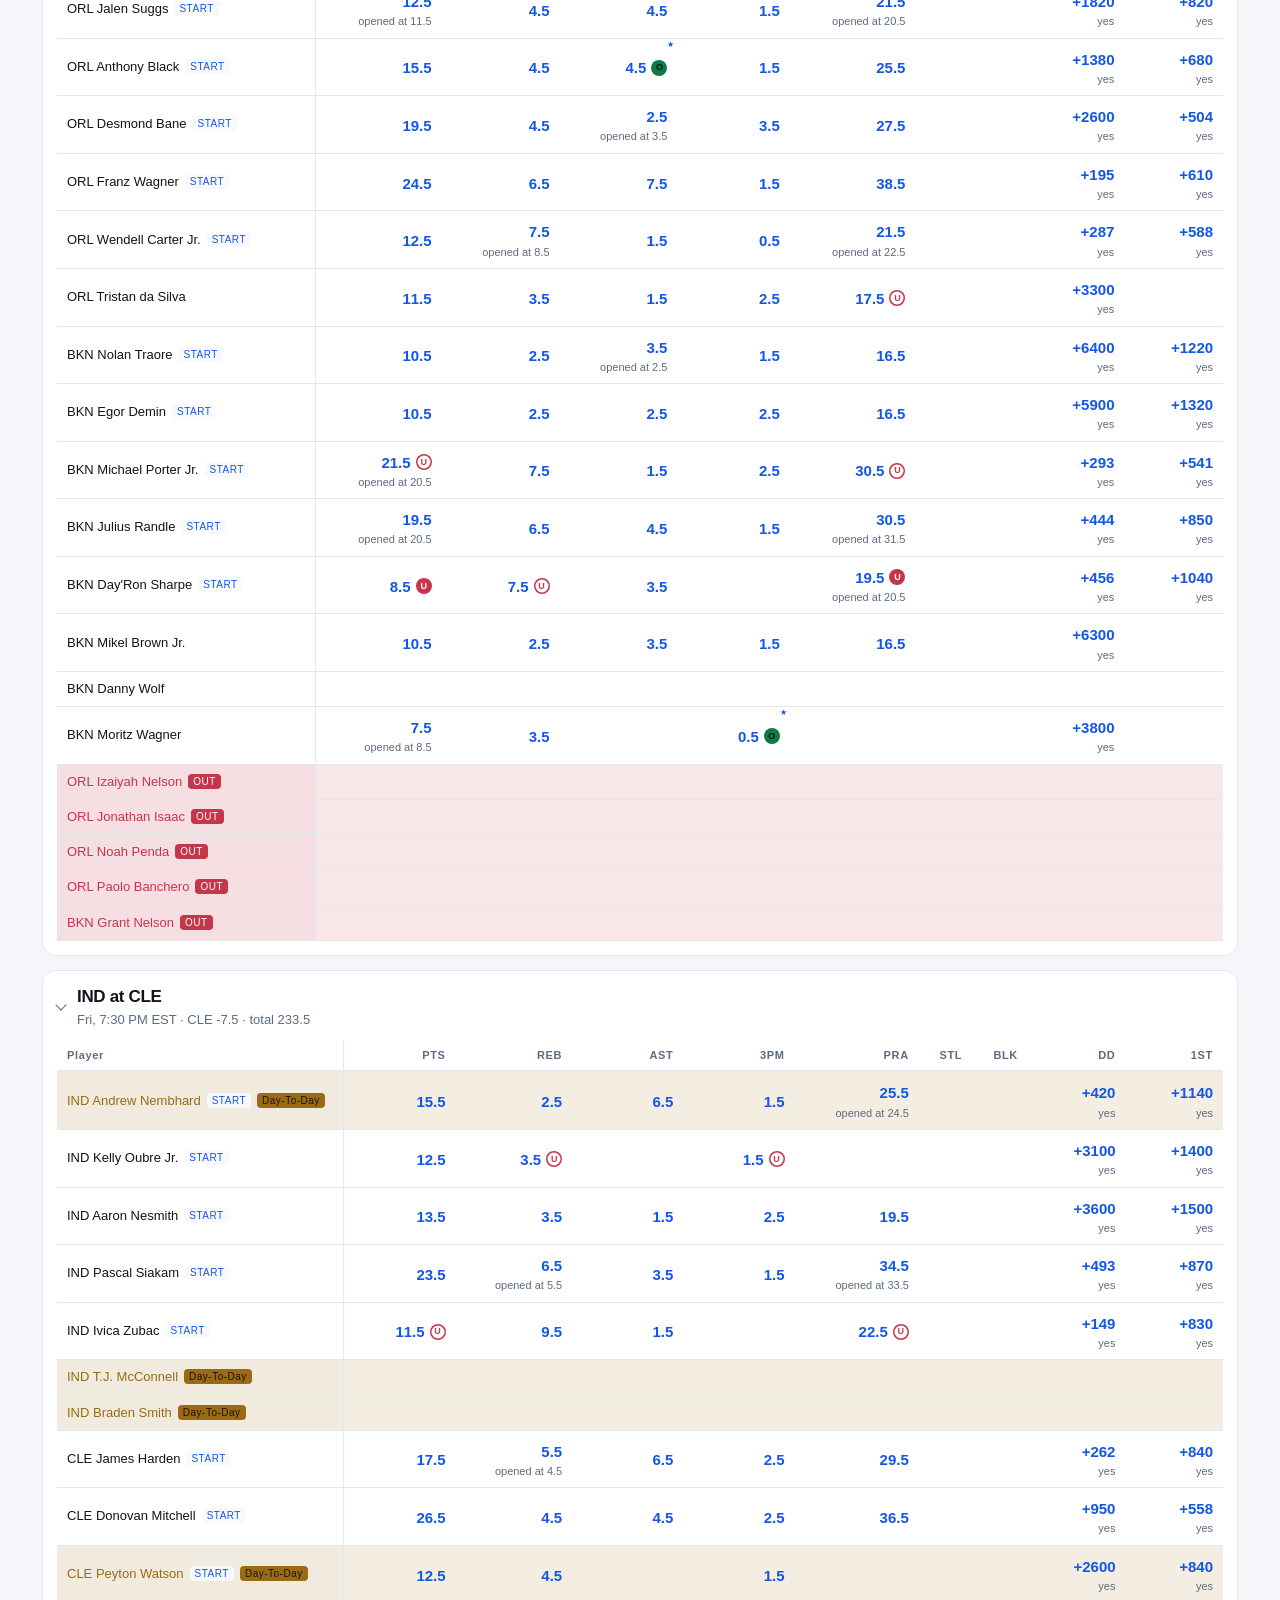
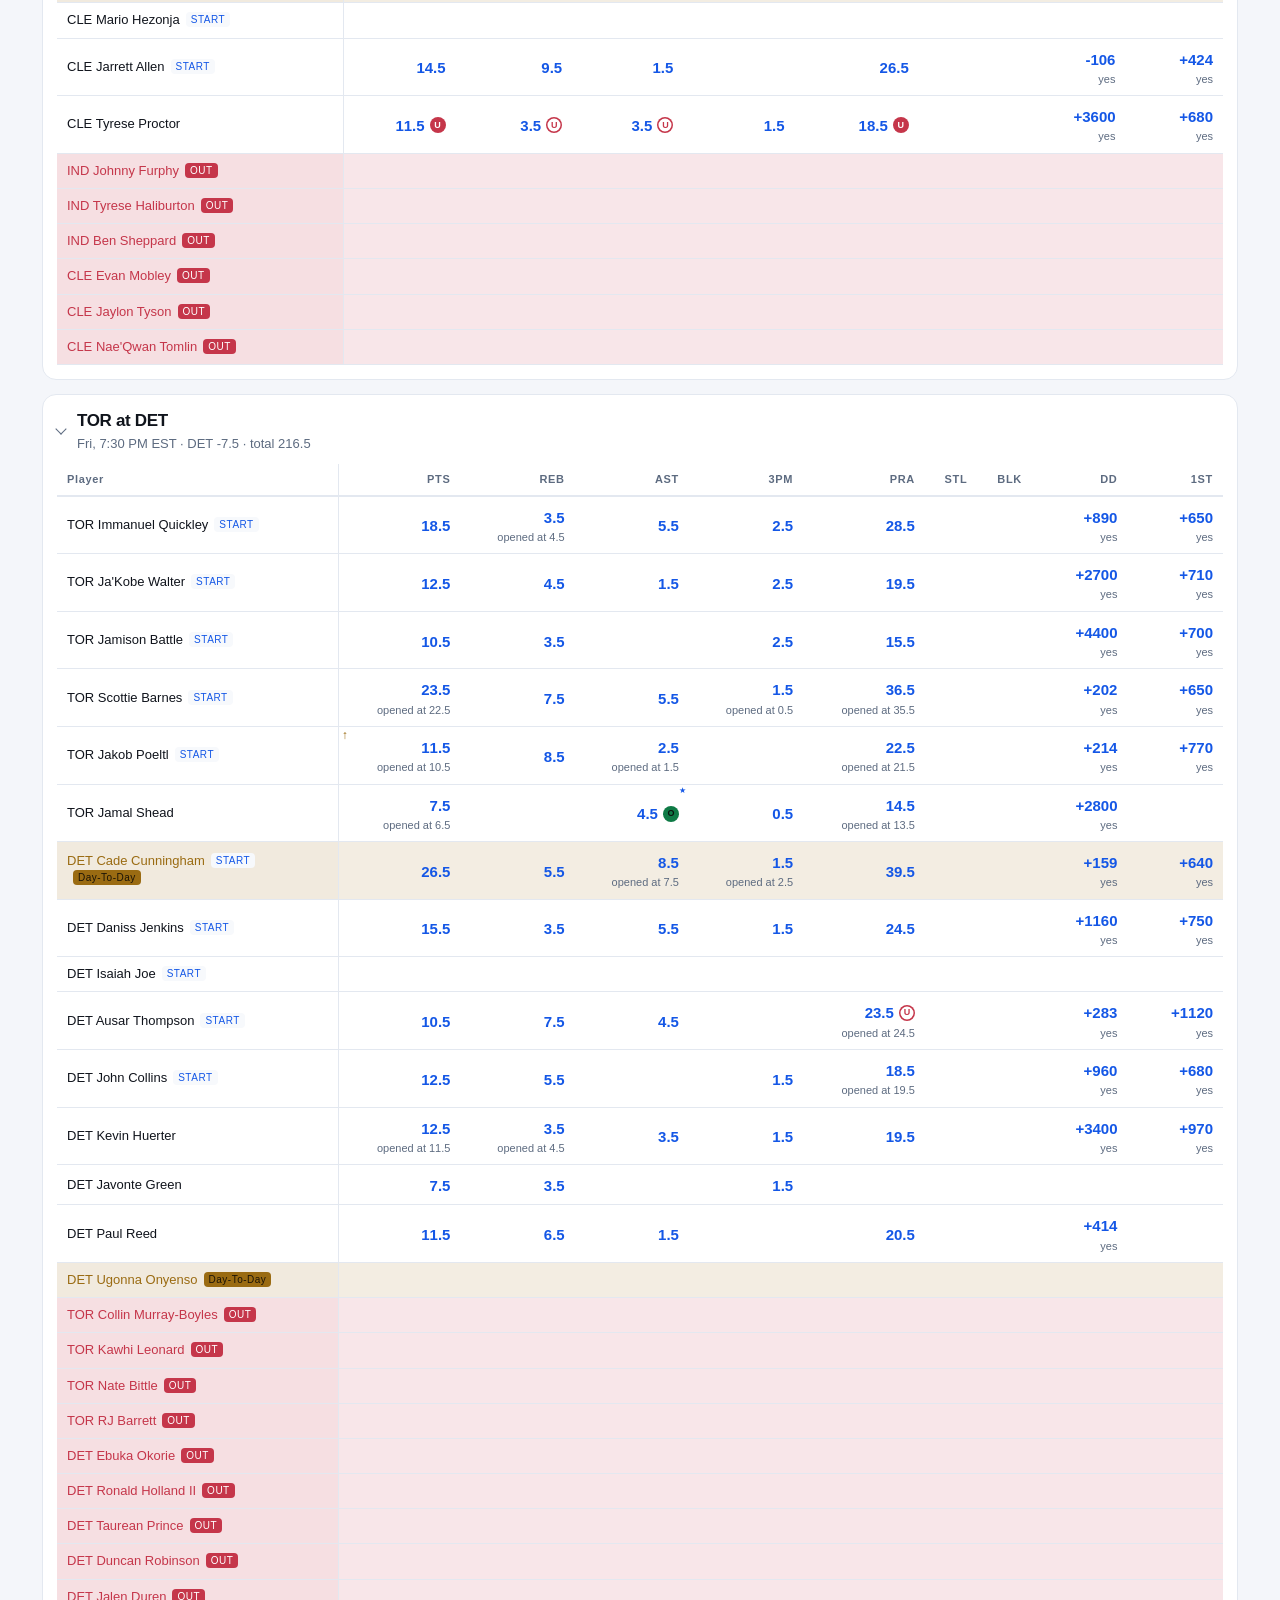
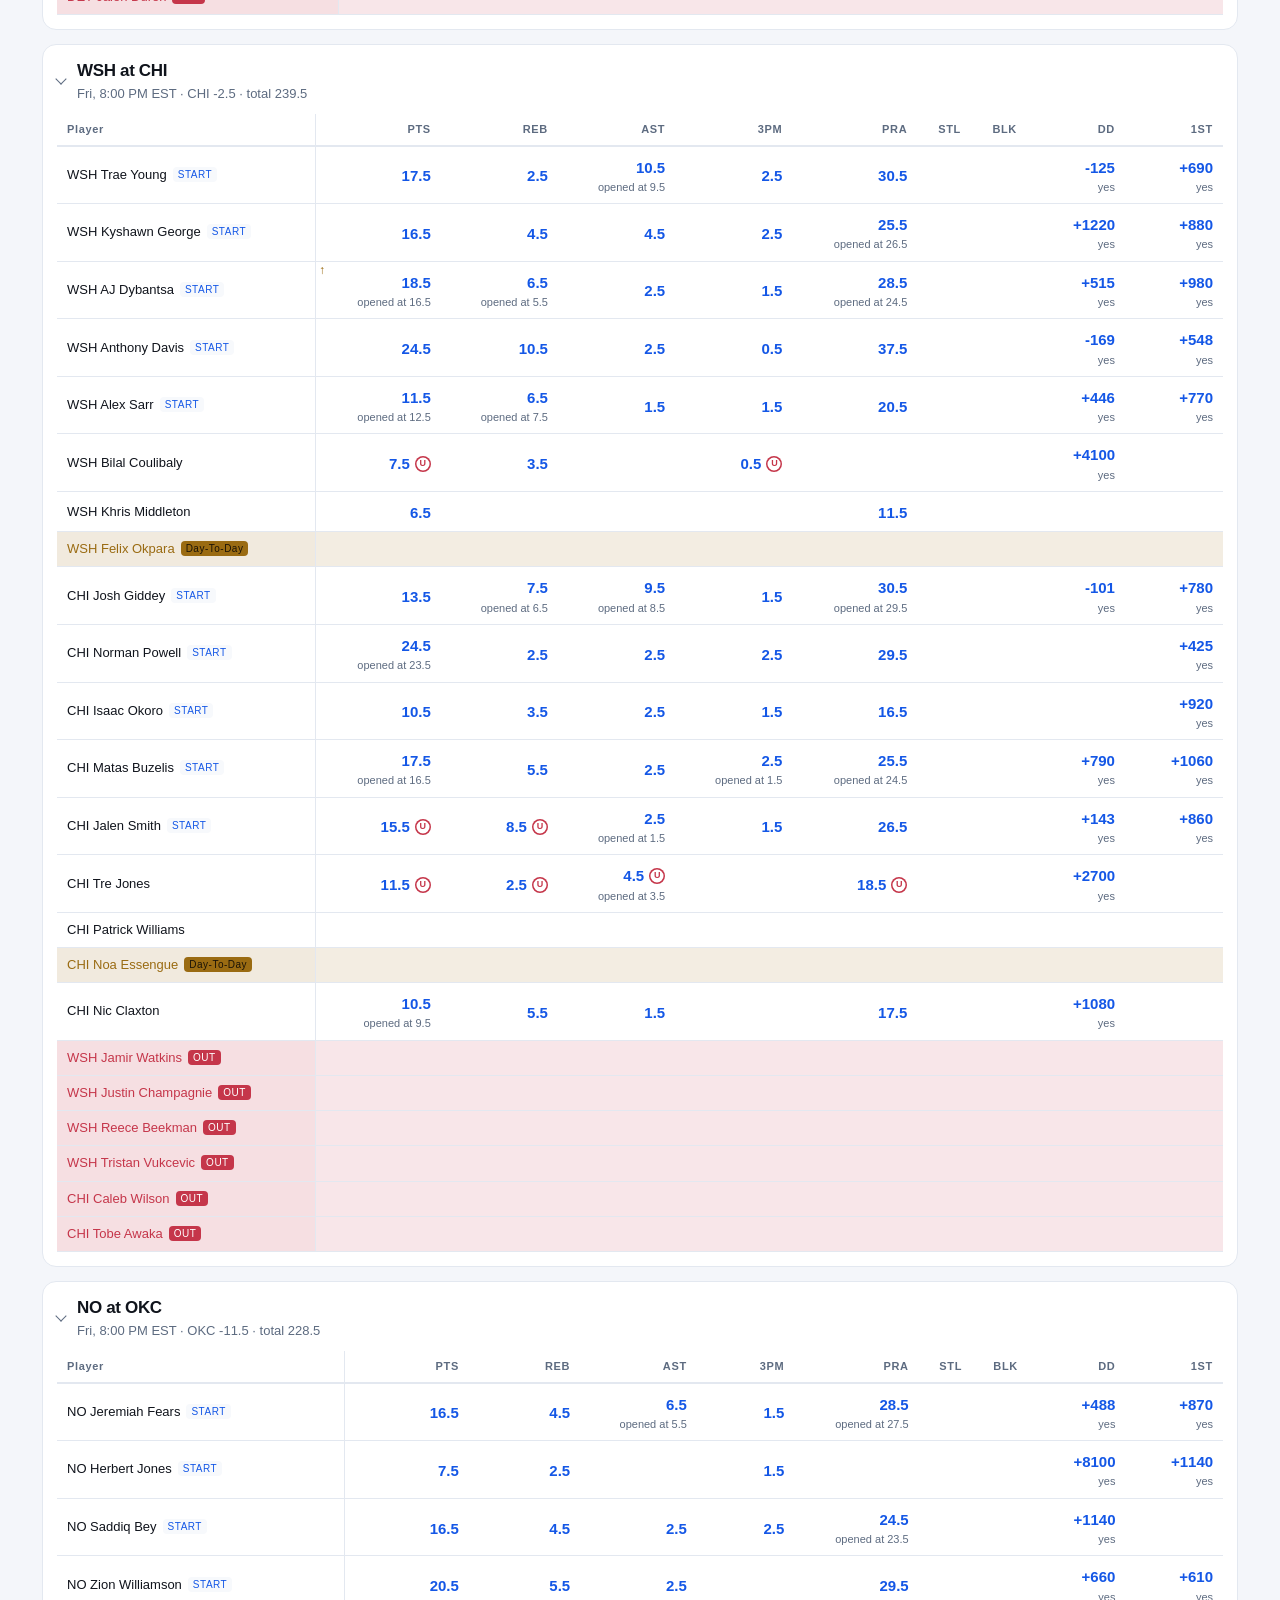
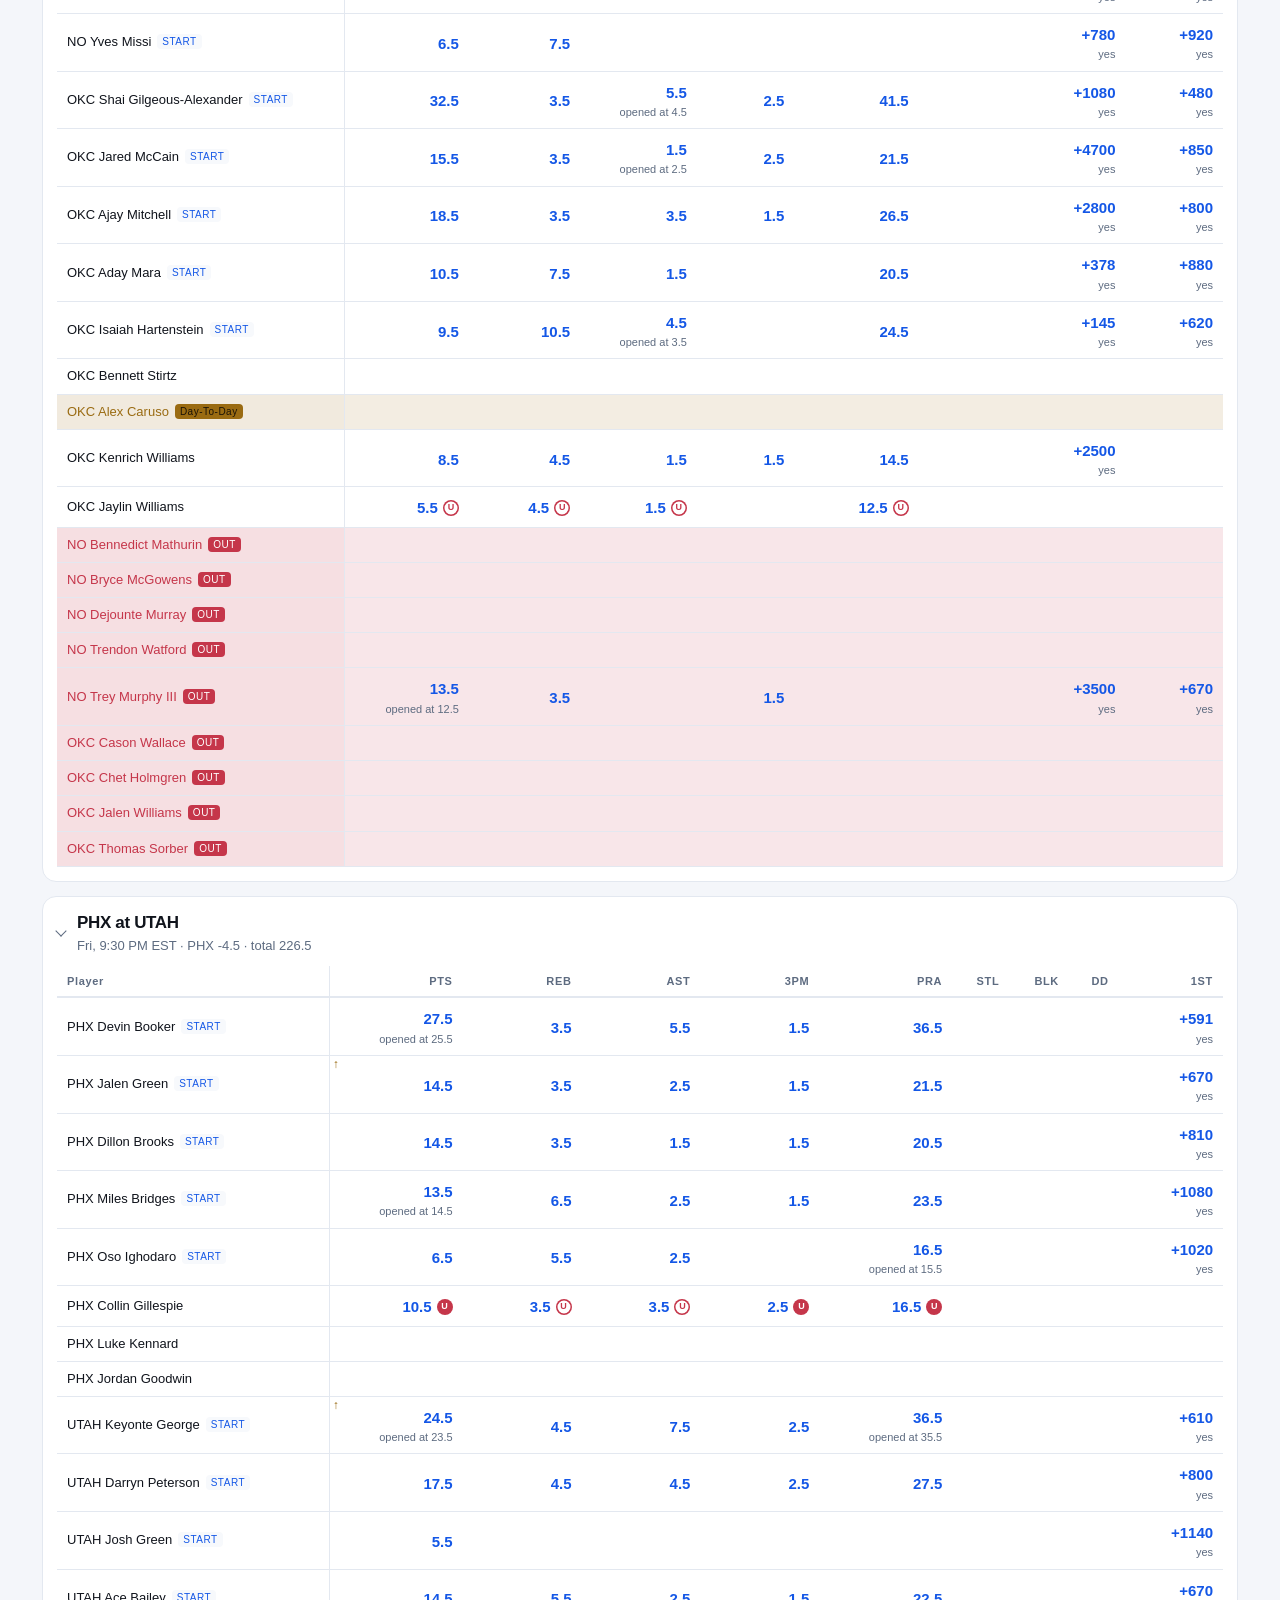
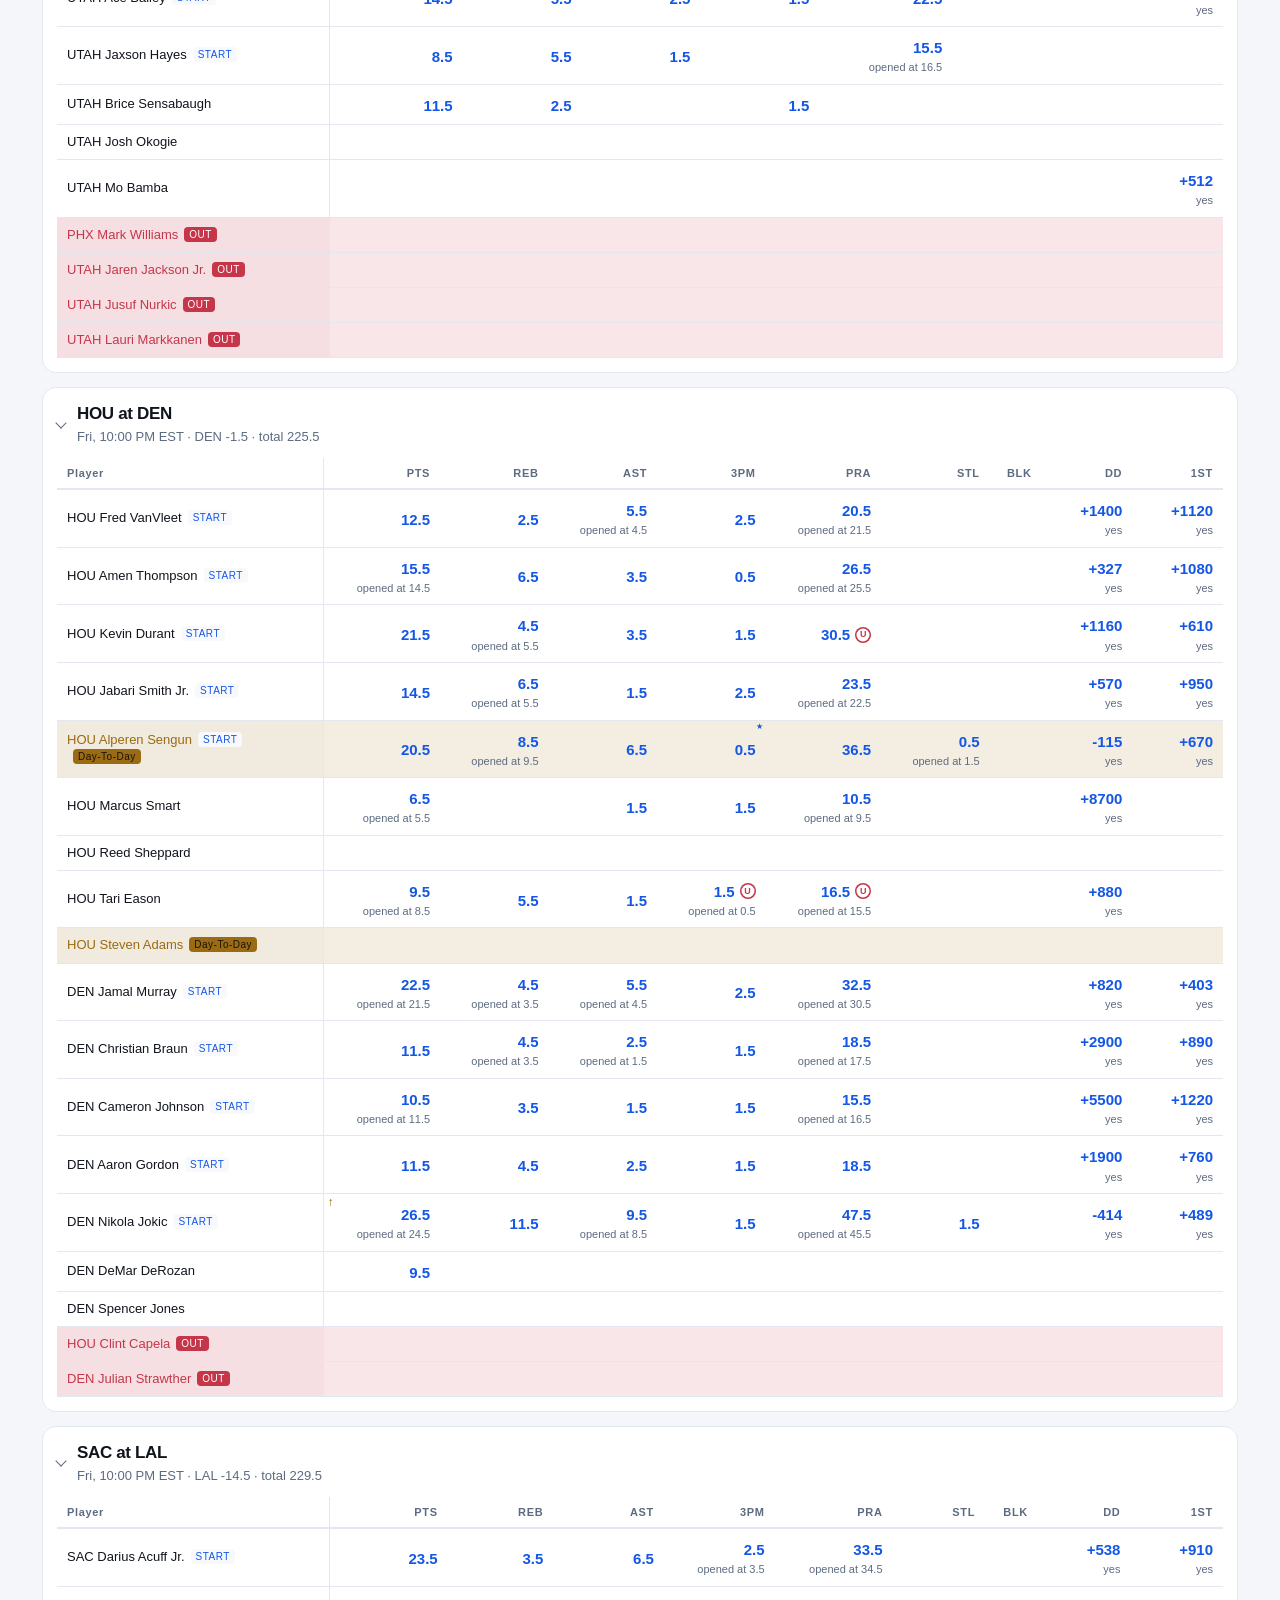
==== commit 1a3dd534: "Add a pairing check and lookup tables beside the board. The median gate already handles a right tail" ====
--- a/docs/index.html
+++ b/docs/index.html
@@ -47,6 +47,6 @@
   <div id="tools" class="tools"></div>
   <main id="app"><p class="meta">Loading the board.</p></main>
   <footer class="foot" id="foot"></footer>
-  <script src="app.js?v=19"></script>
+  <script src="app.js?v=20"></script>
 </body>
 </html>
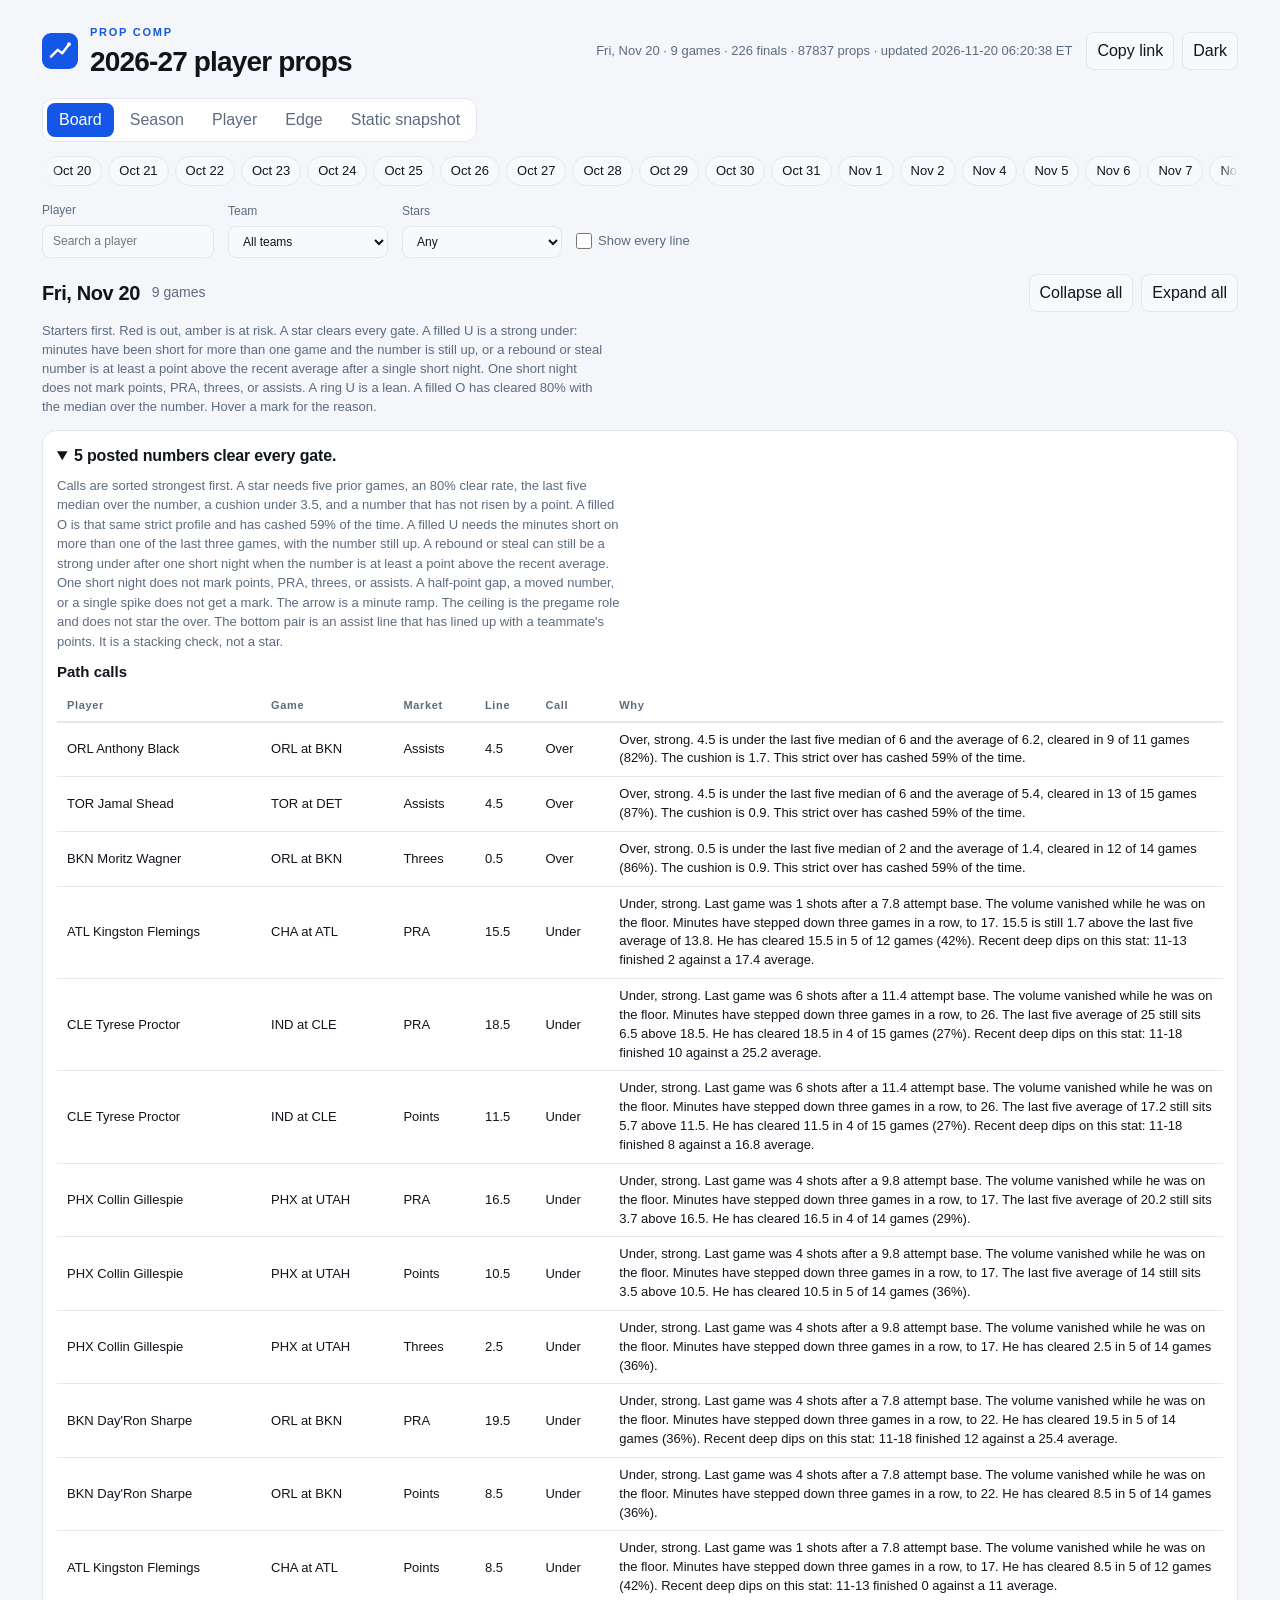
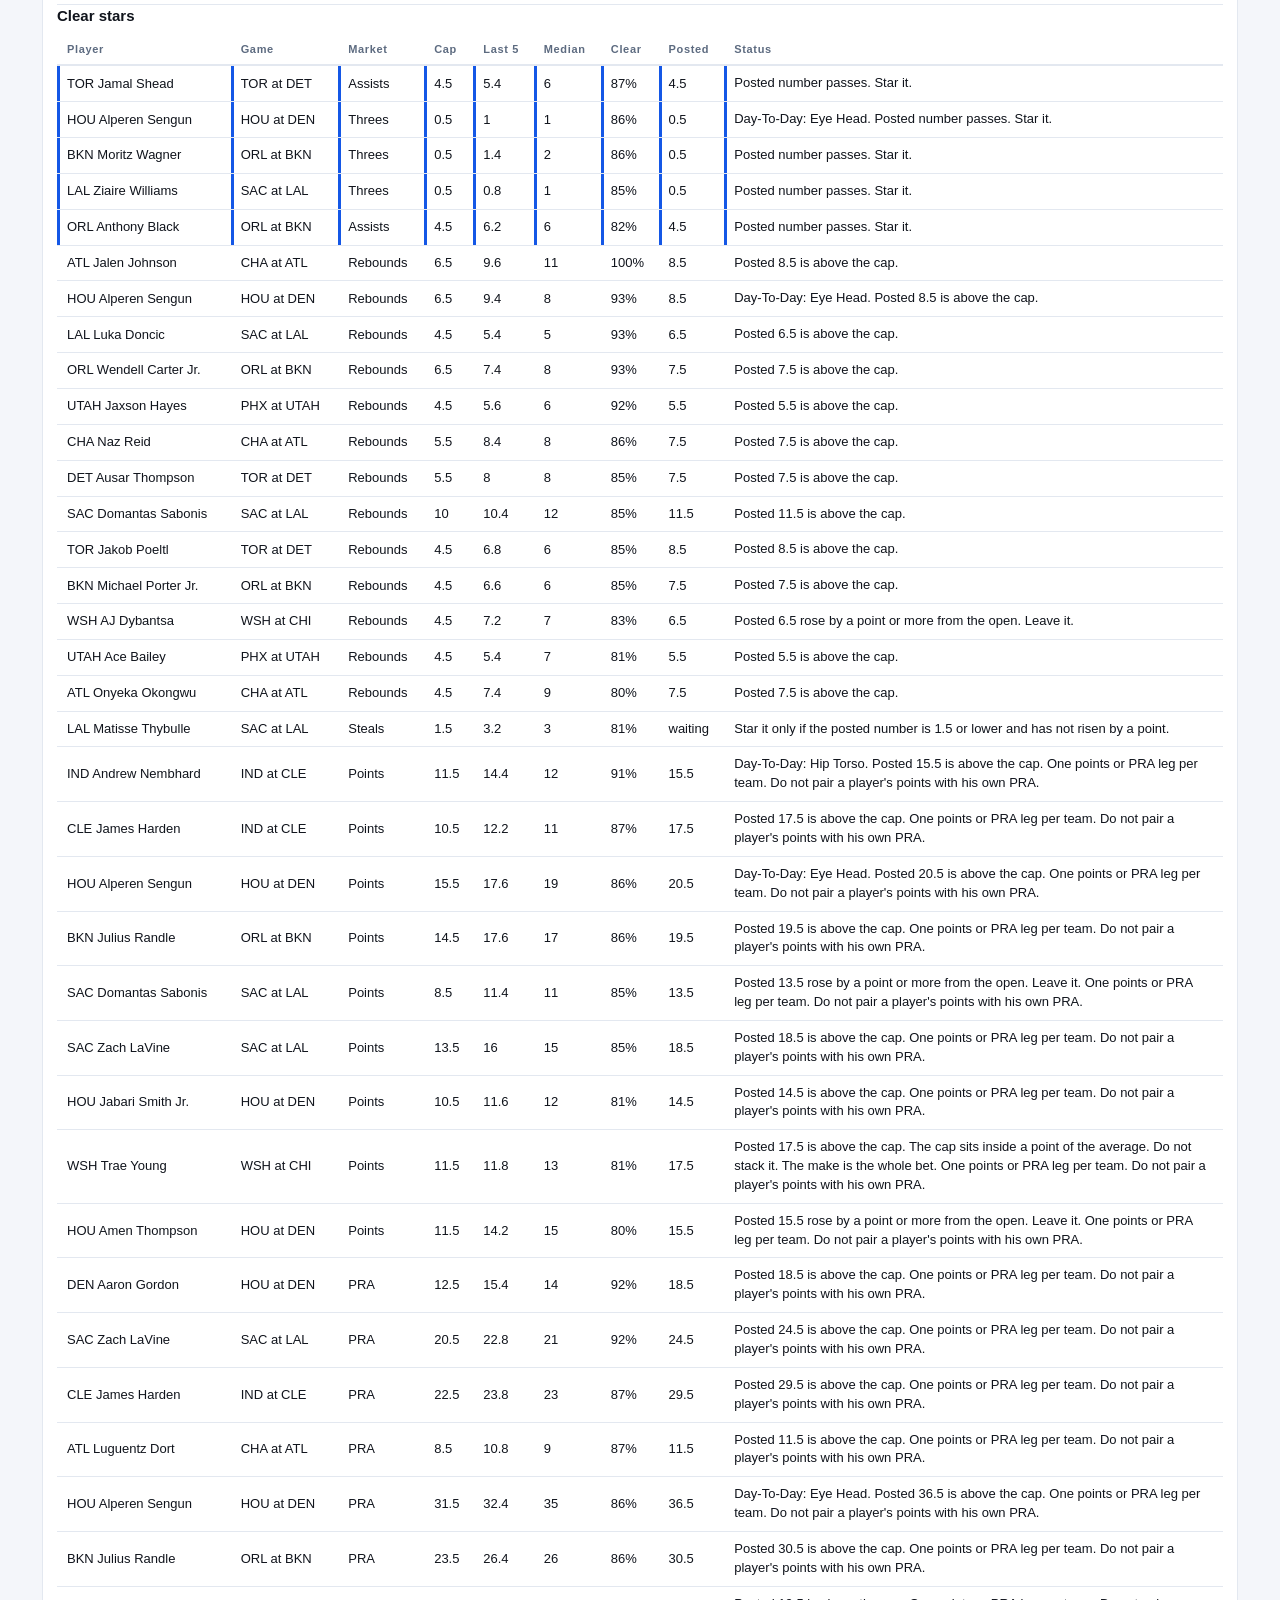
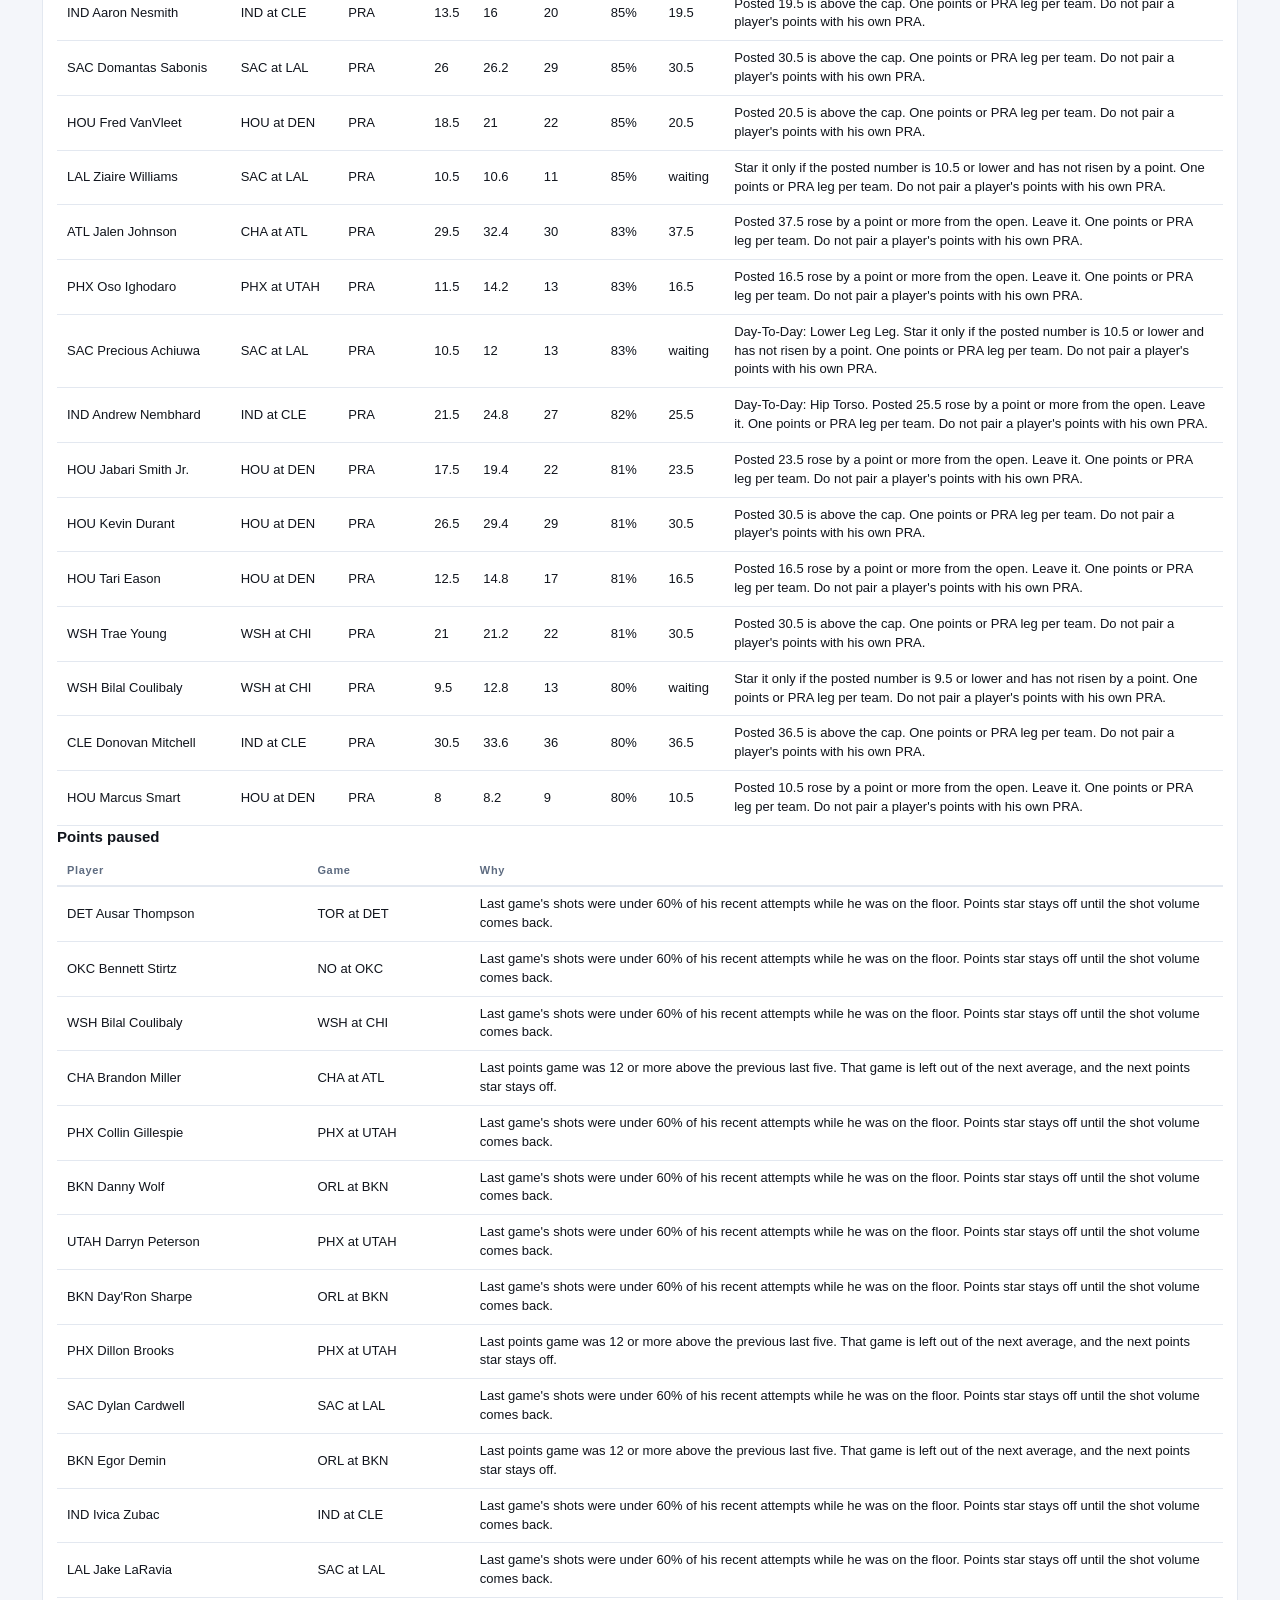
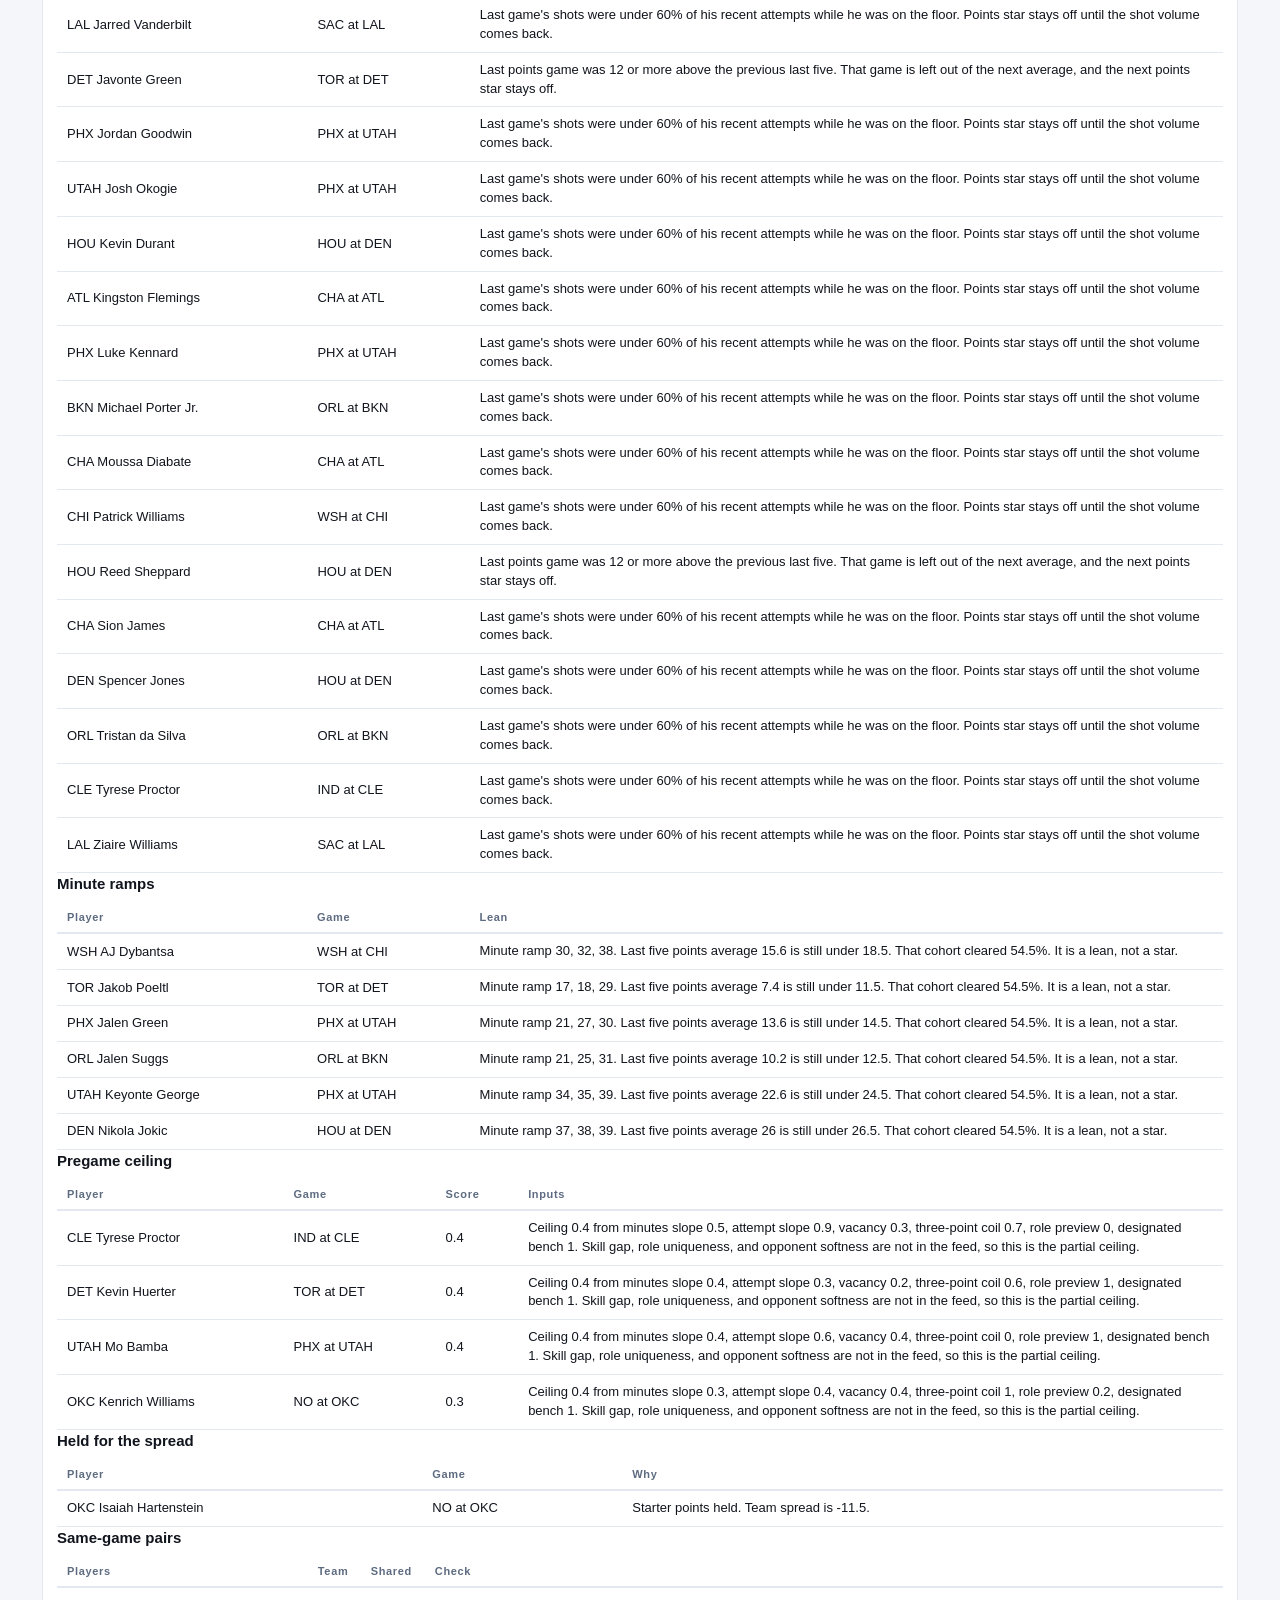
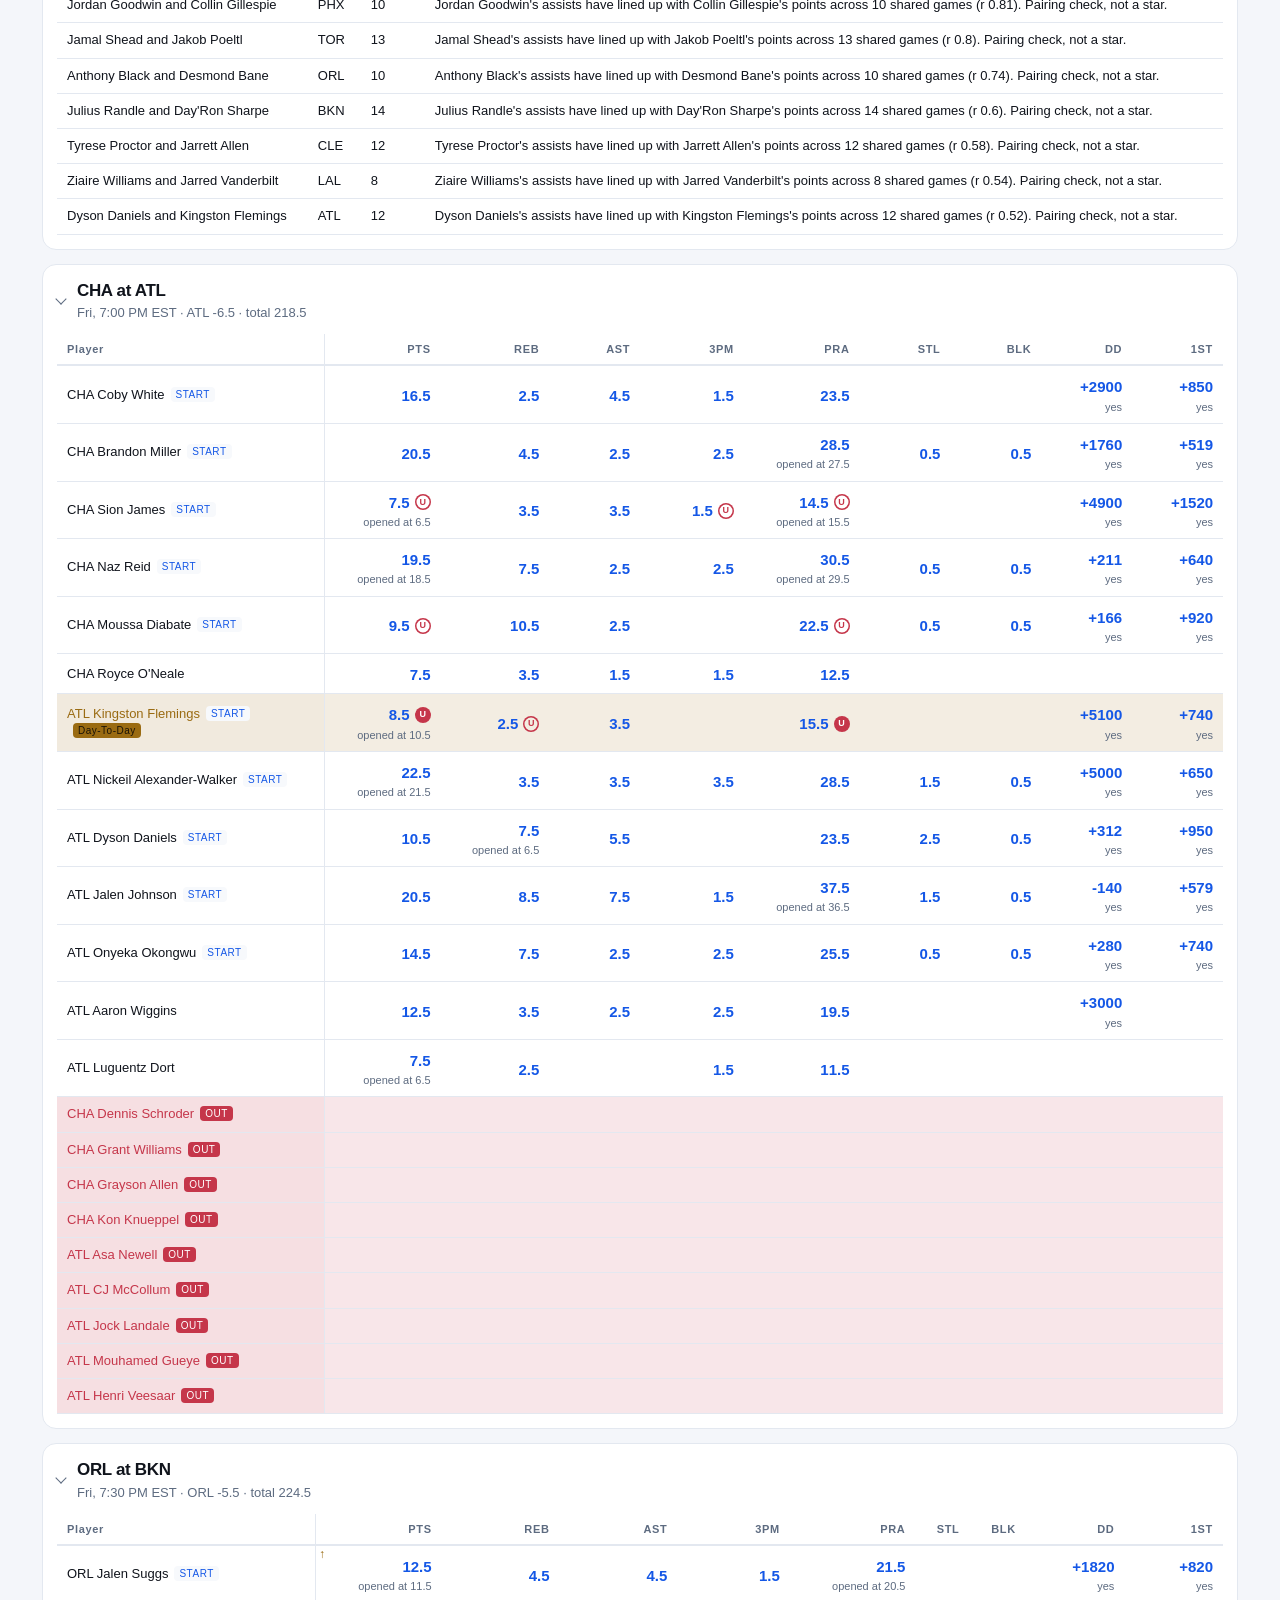
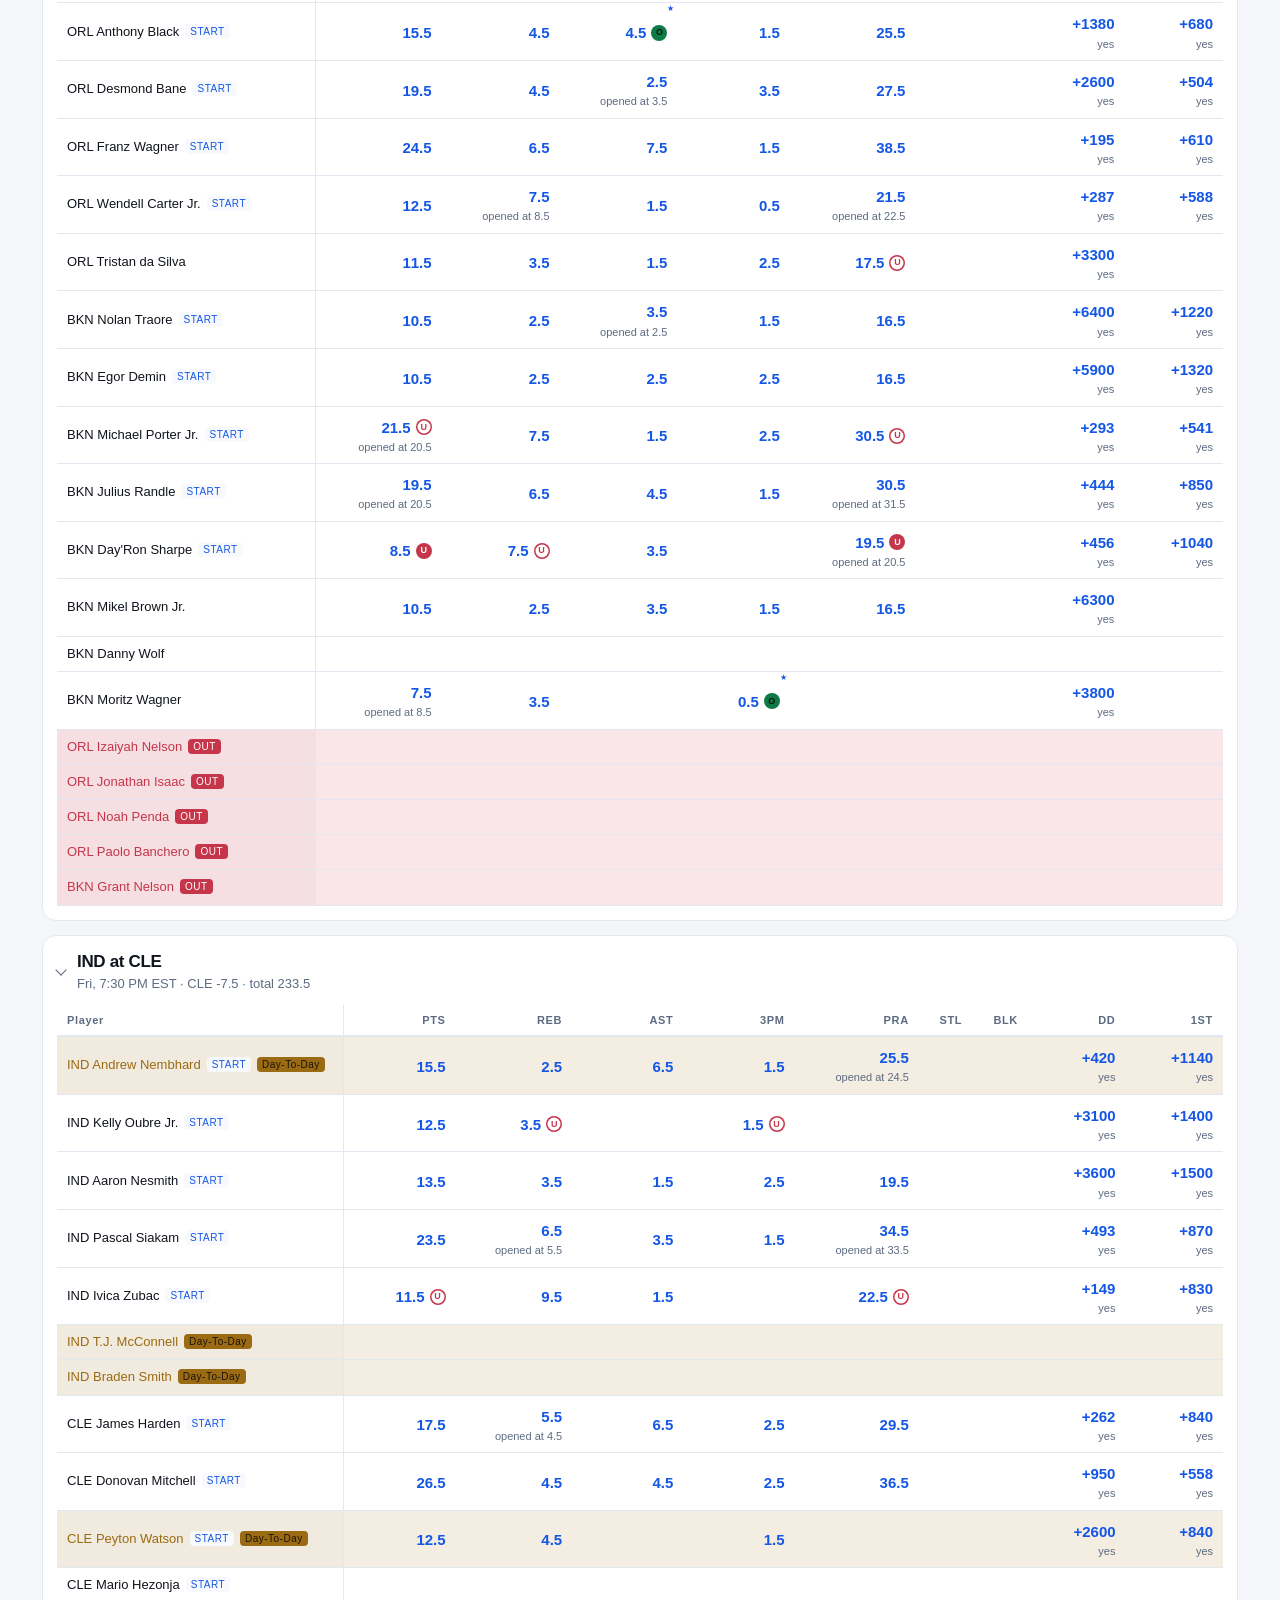
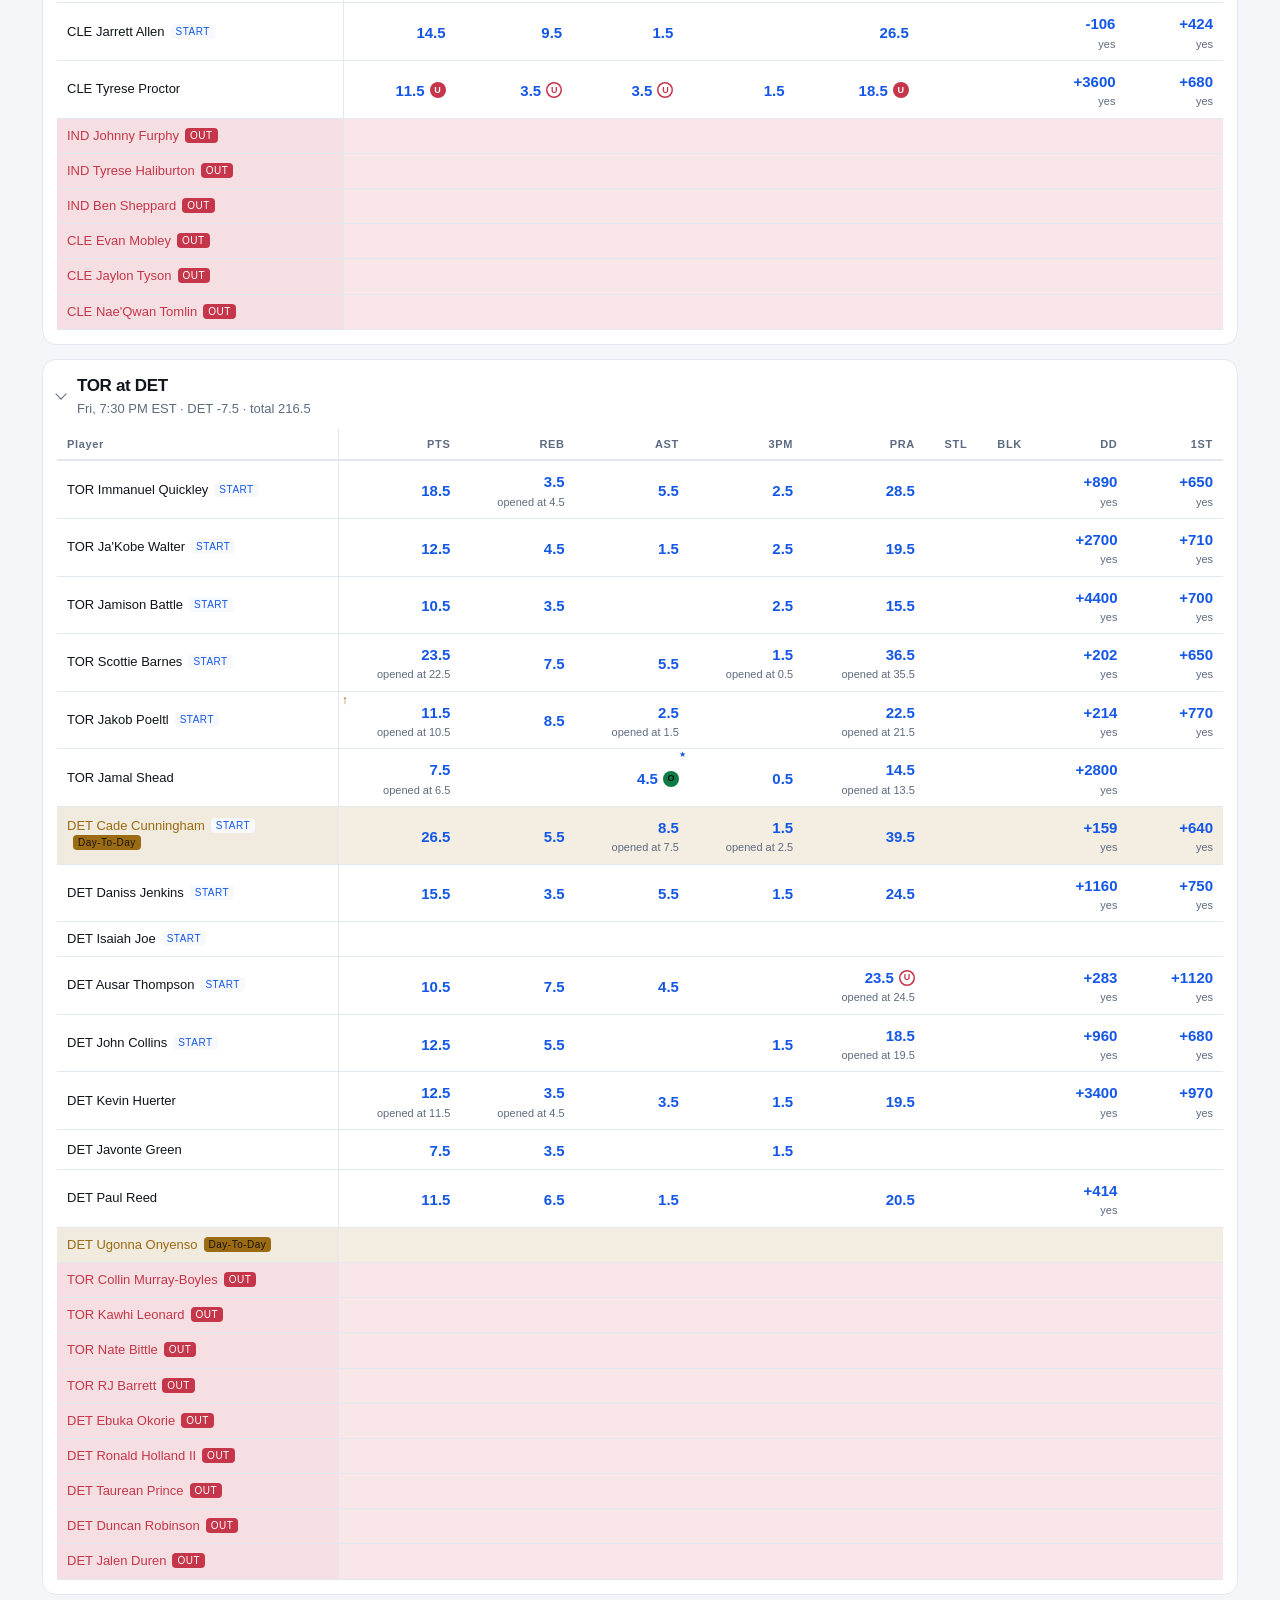
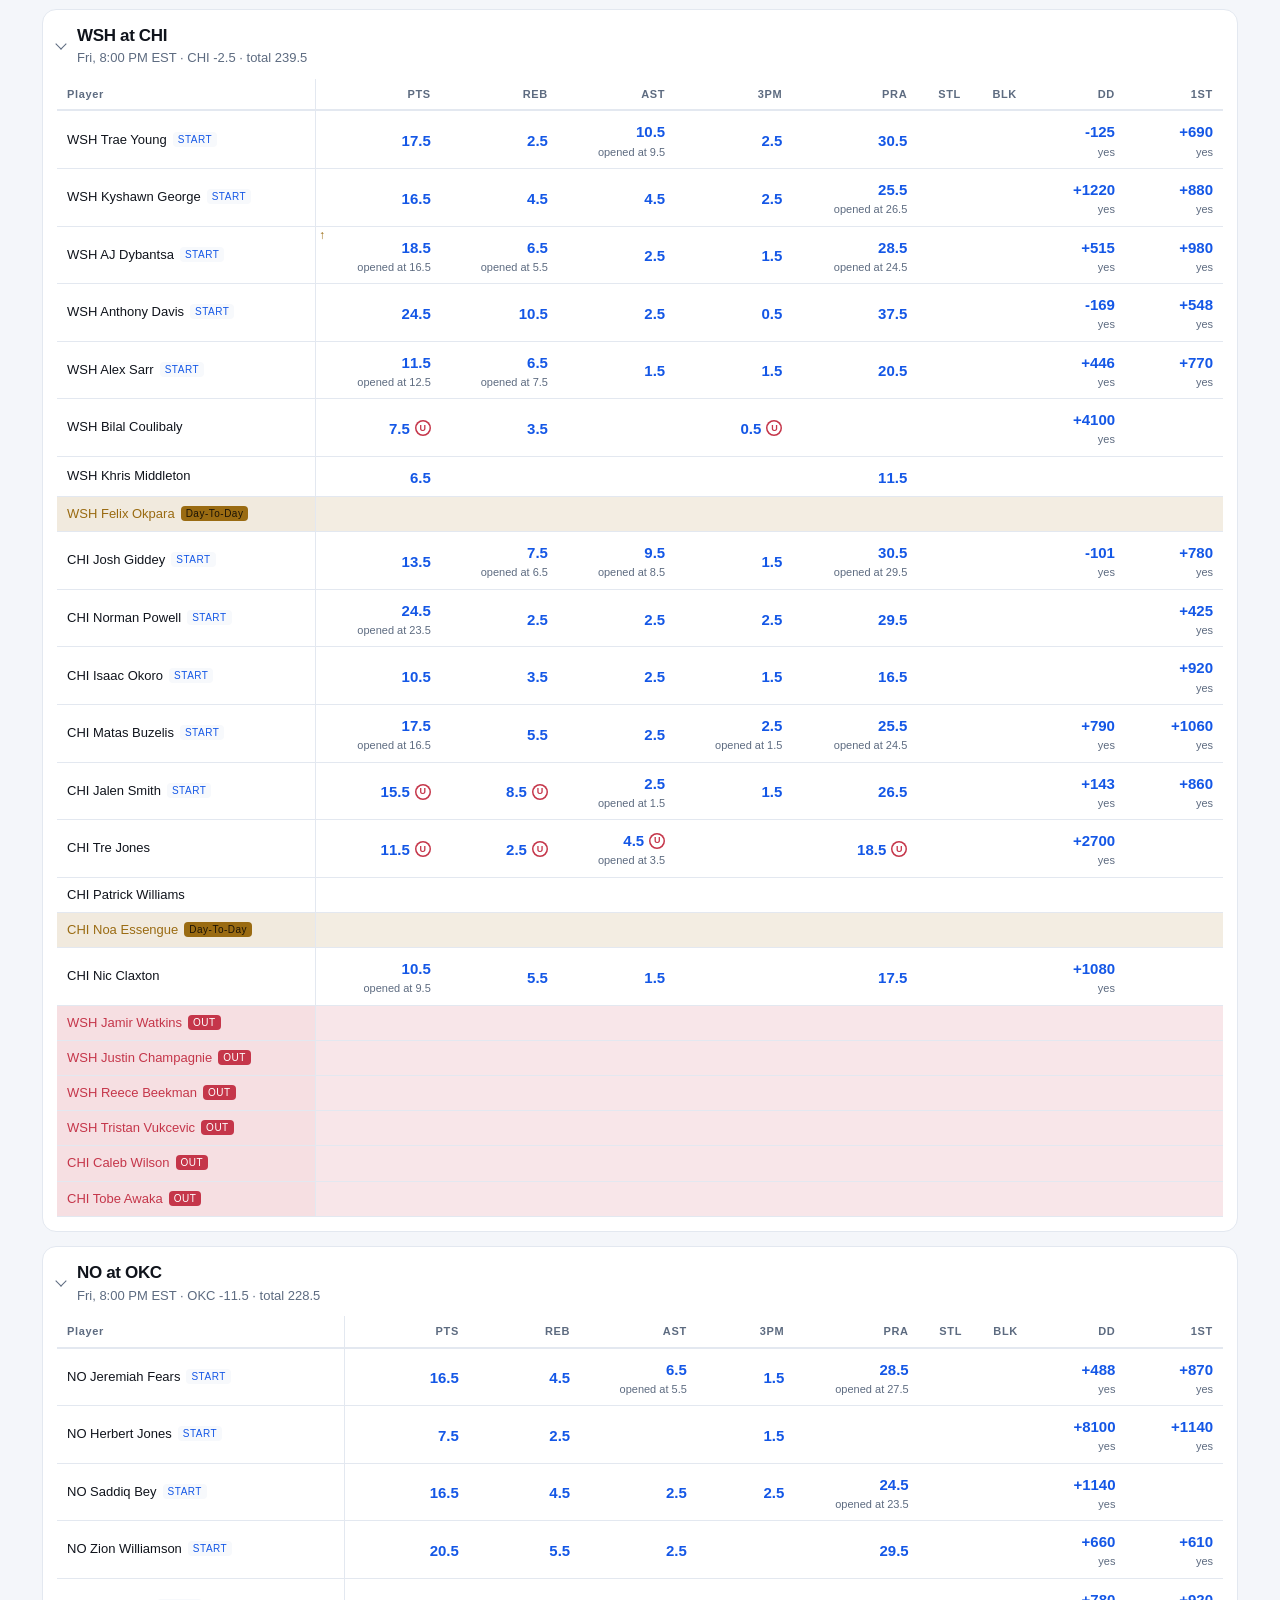
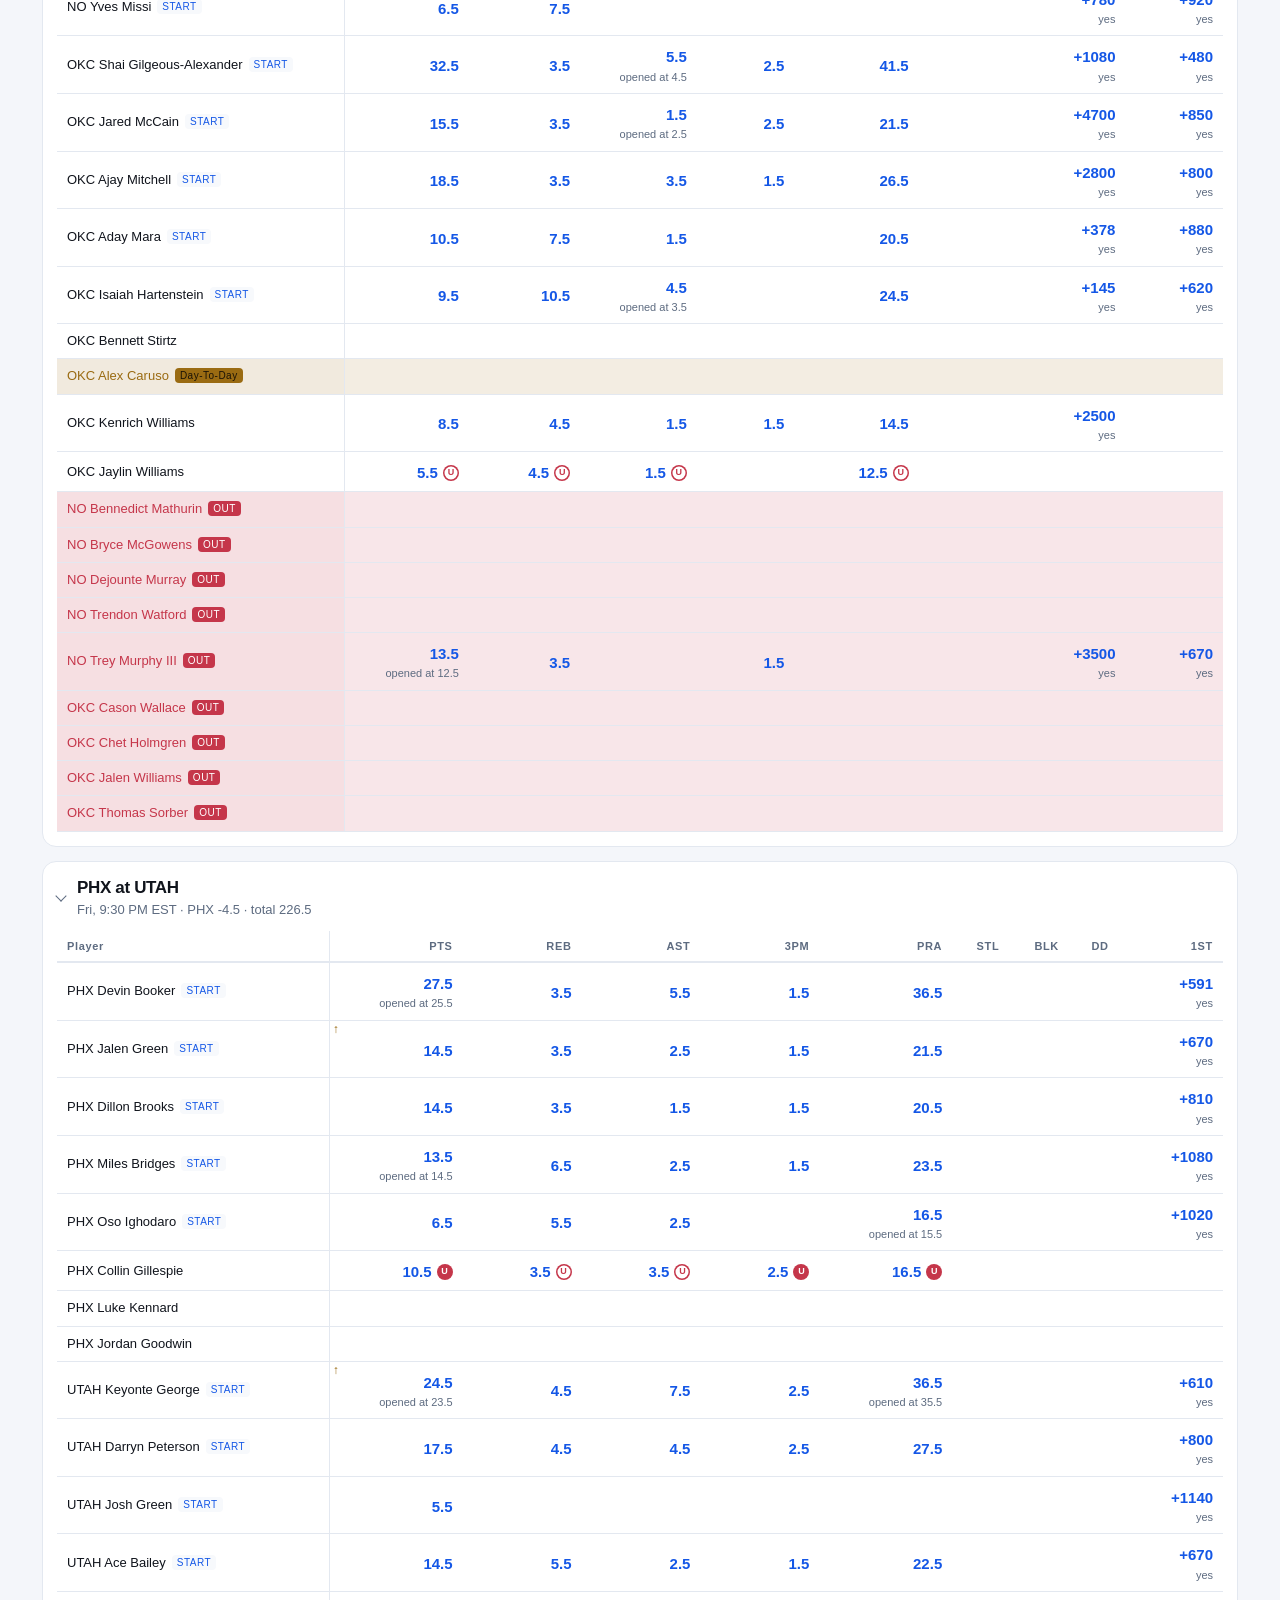
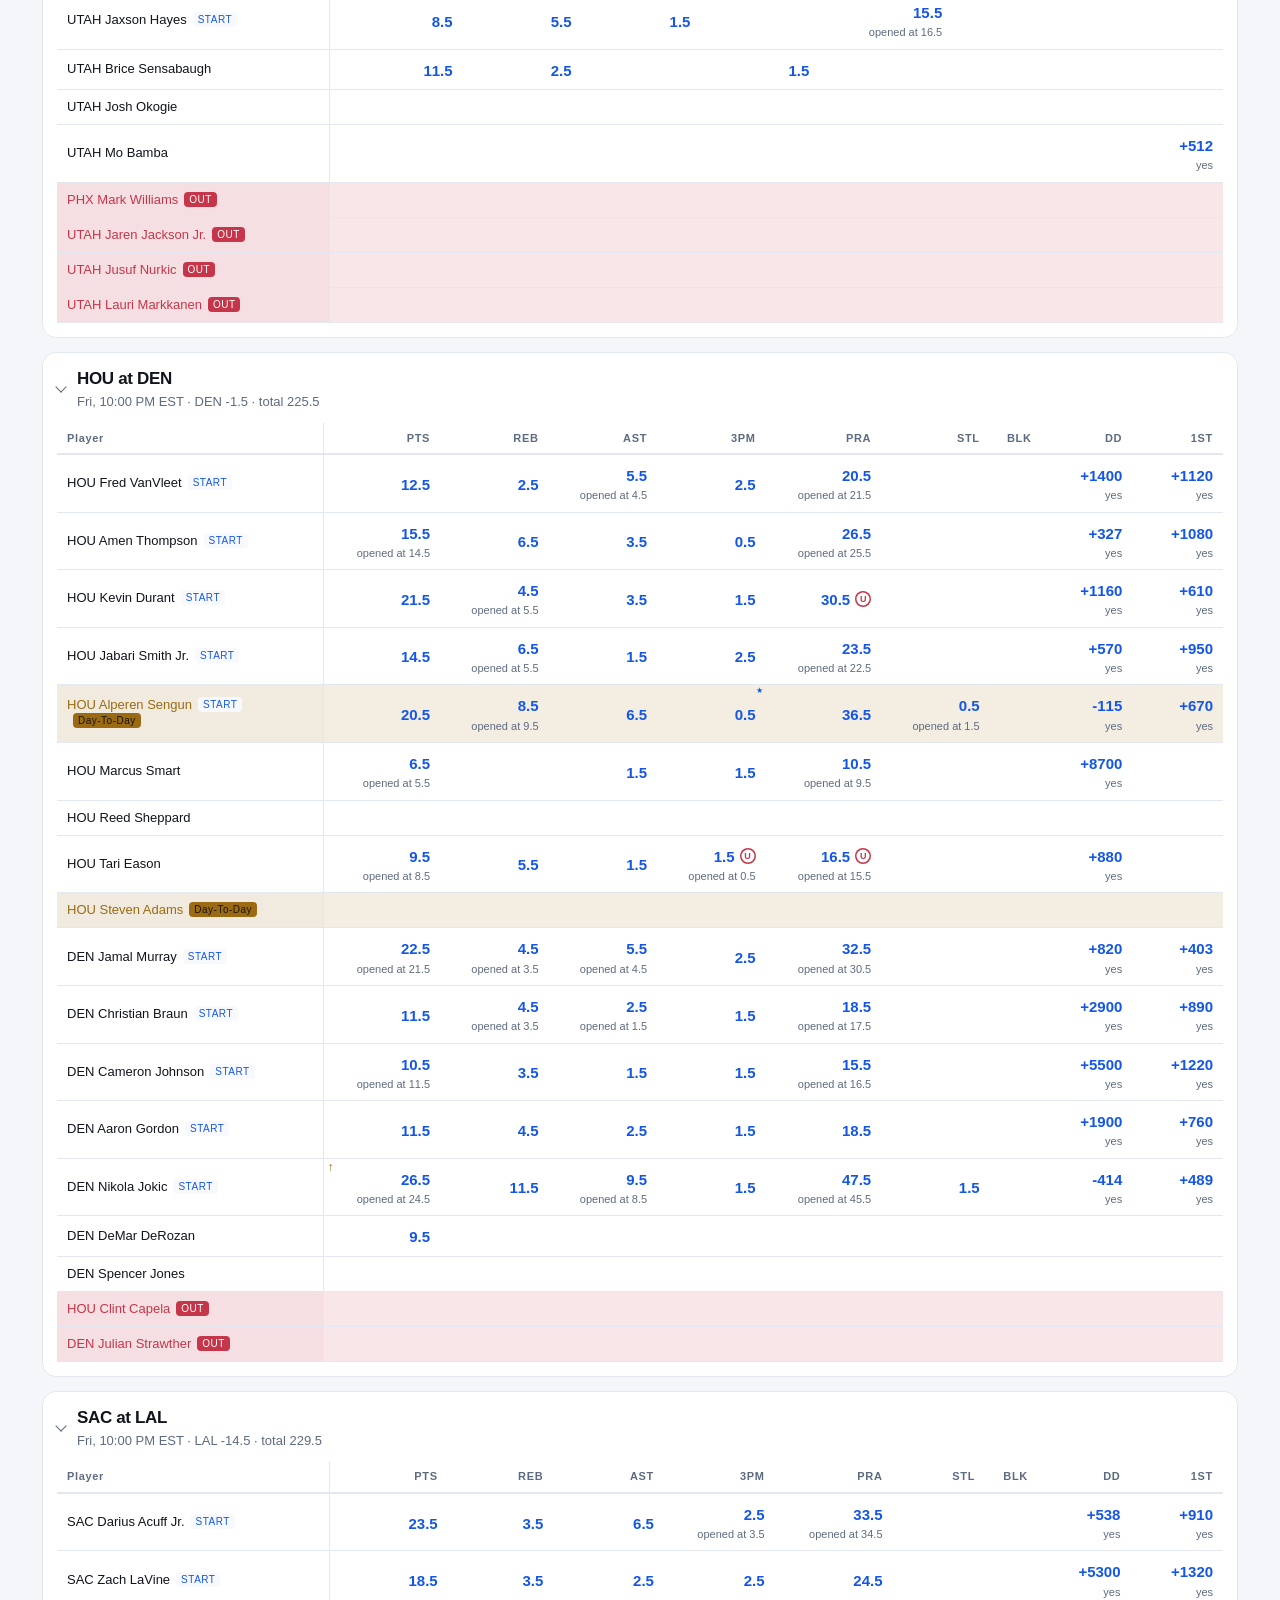
==== commit a56e91f7: "Keep the pairing check to assists that have lined up with a teammate's points. Same-stat inverse lin" ====
--- a/docs/index.html
+++ b/docs/index.html
@@ -47,6 +47,6 @@
   <div id="tools" class="tools"></div>
   <main id="app"><p class="meta">Loading the board.</p></main>
   <footer class="foot" id="foot"></footer>
-  <script src="app.js?v=20"></script>
+  <script src="app.js?v=21"></script>
 </body>
 </html>
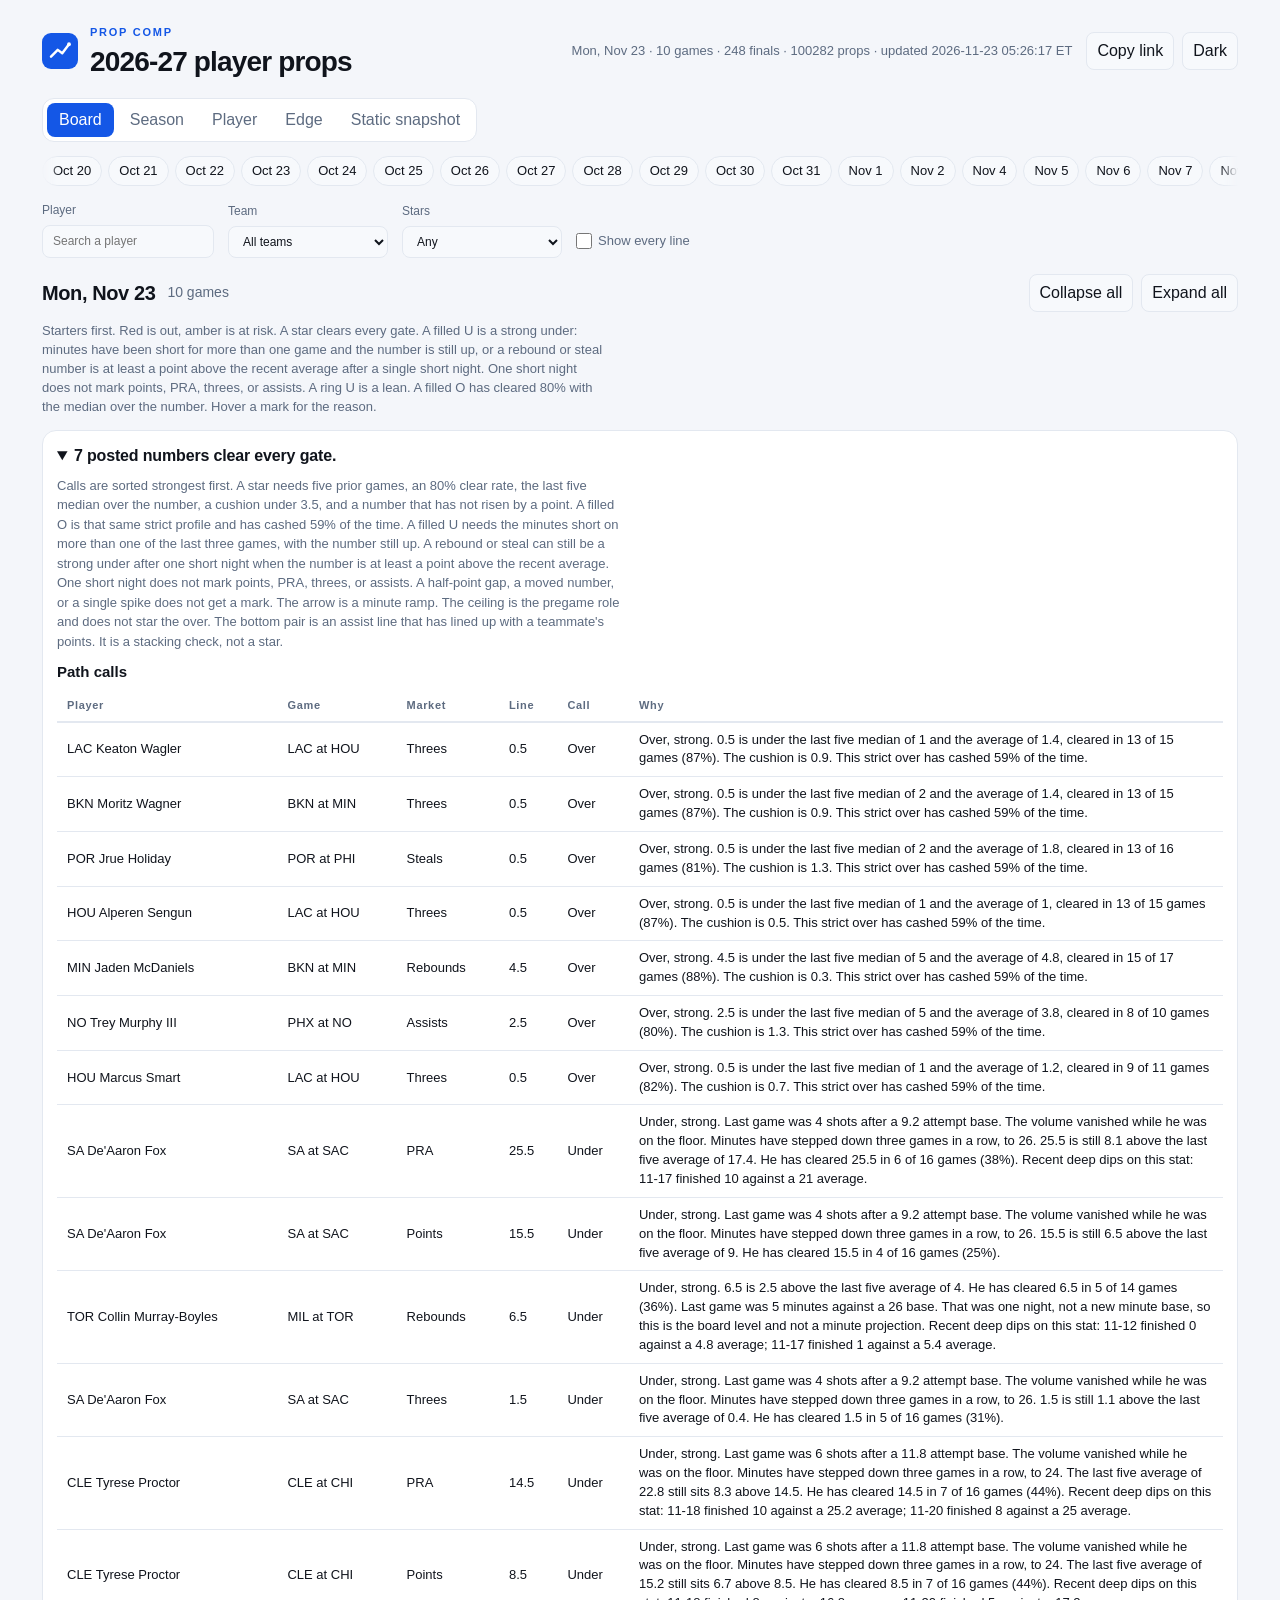
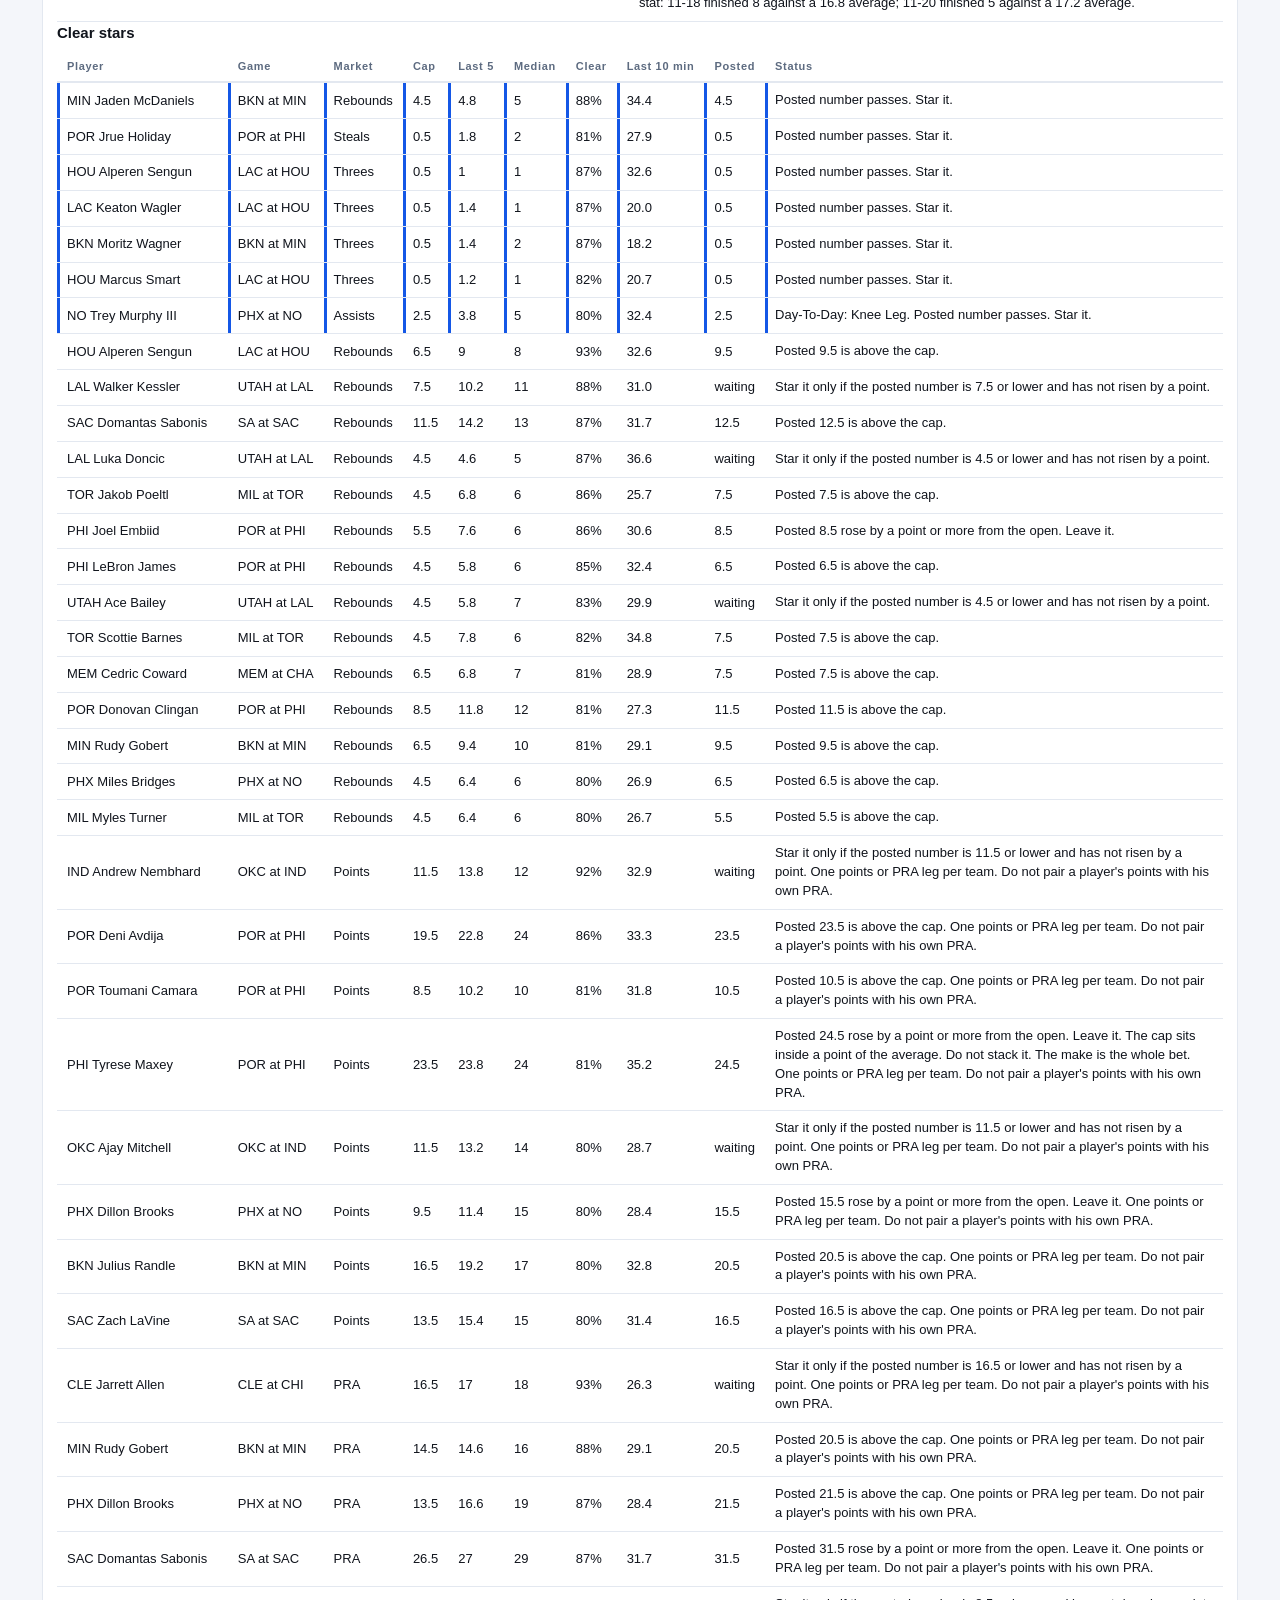
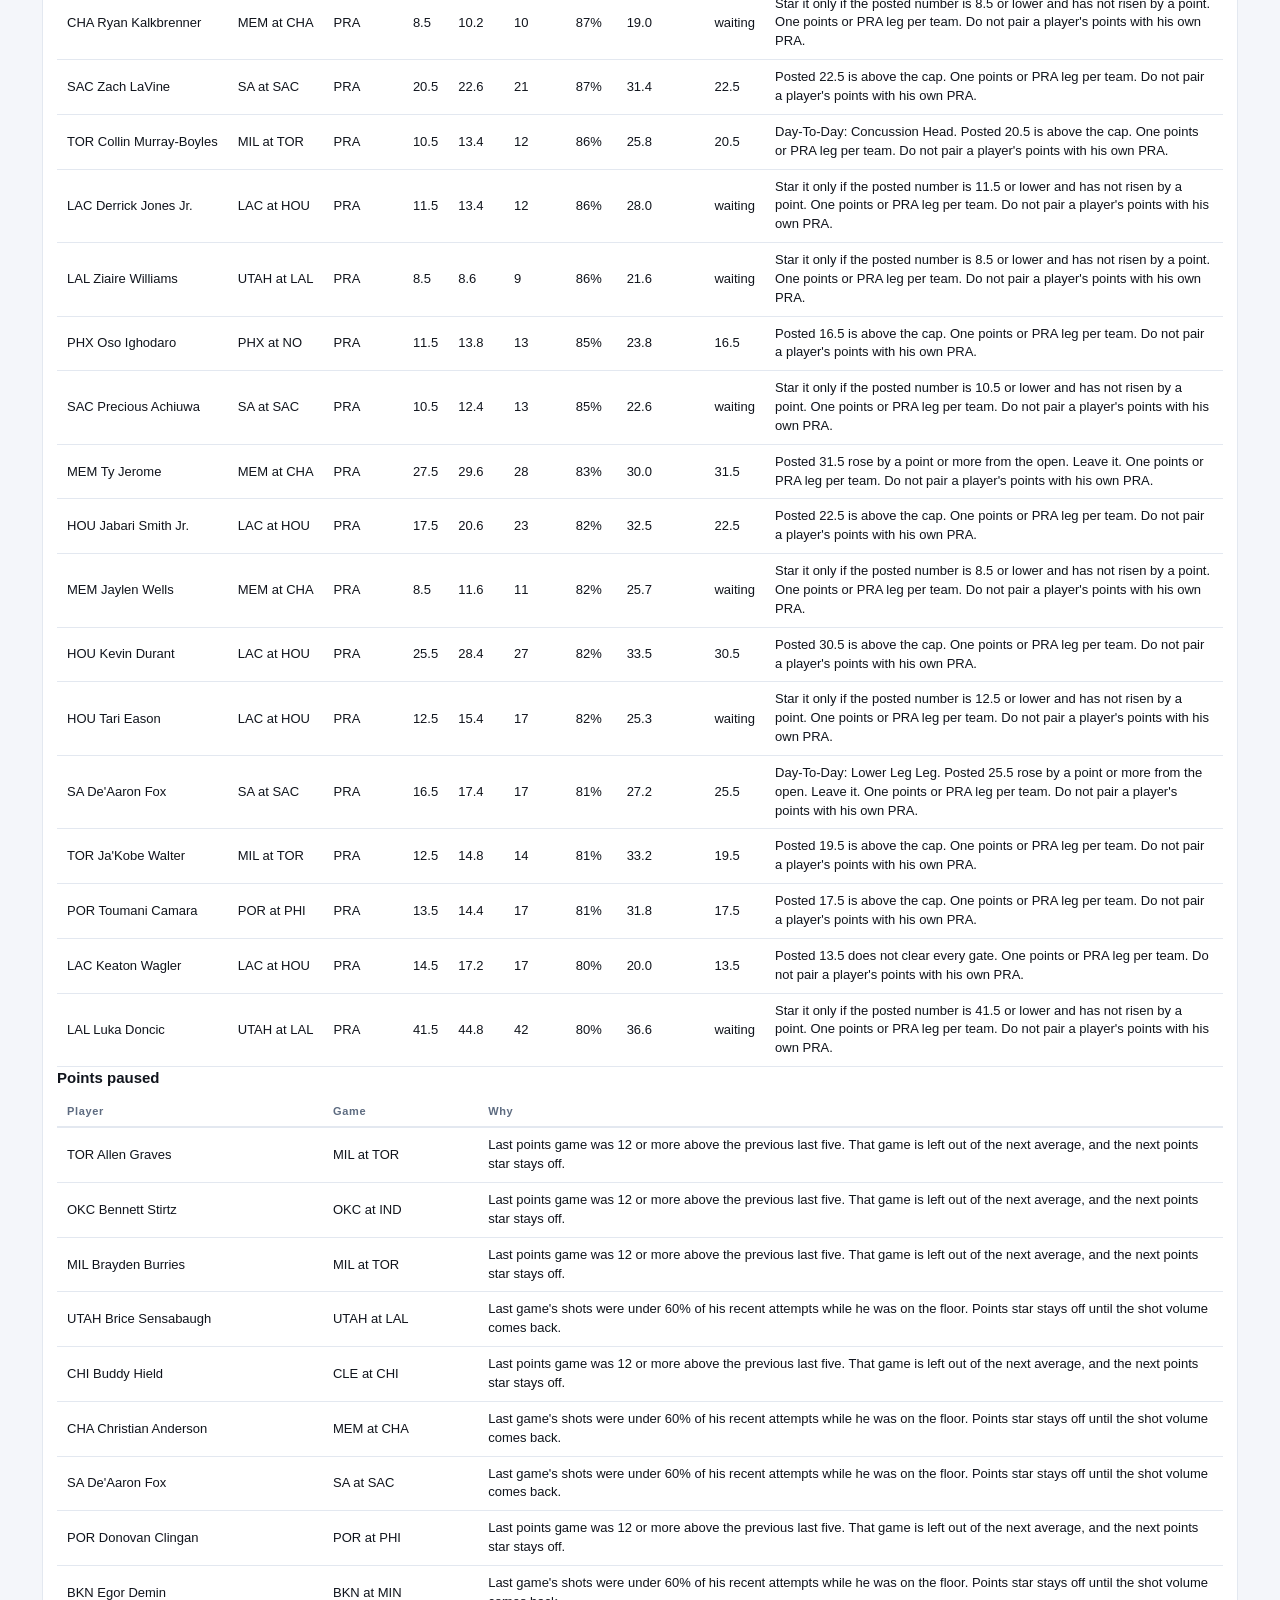
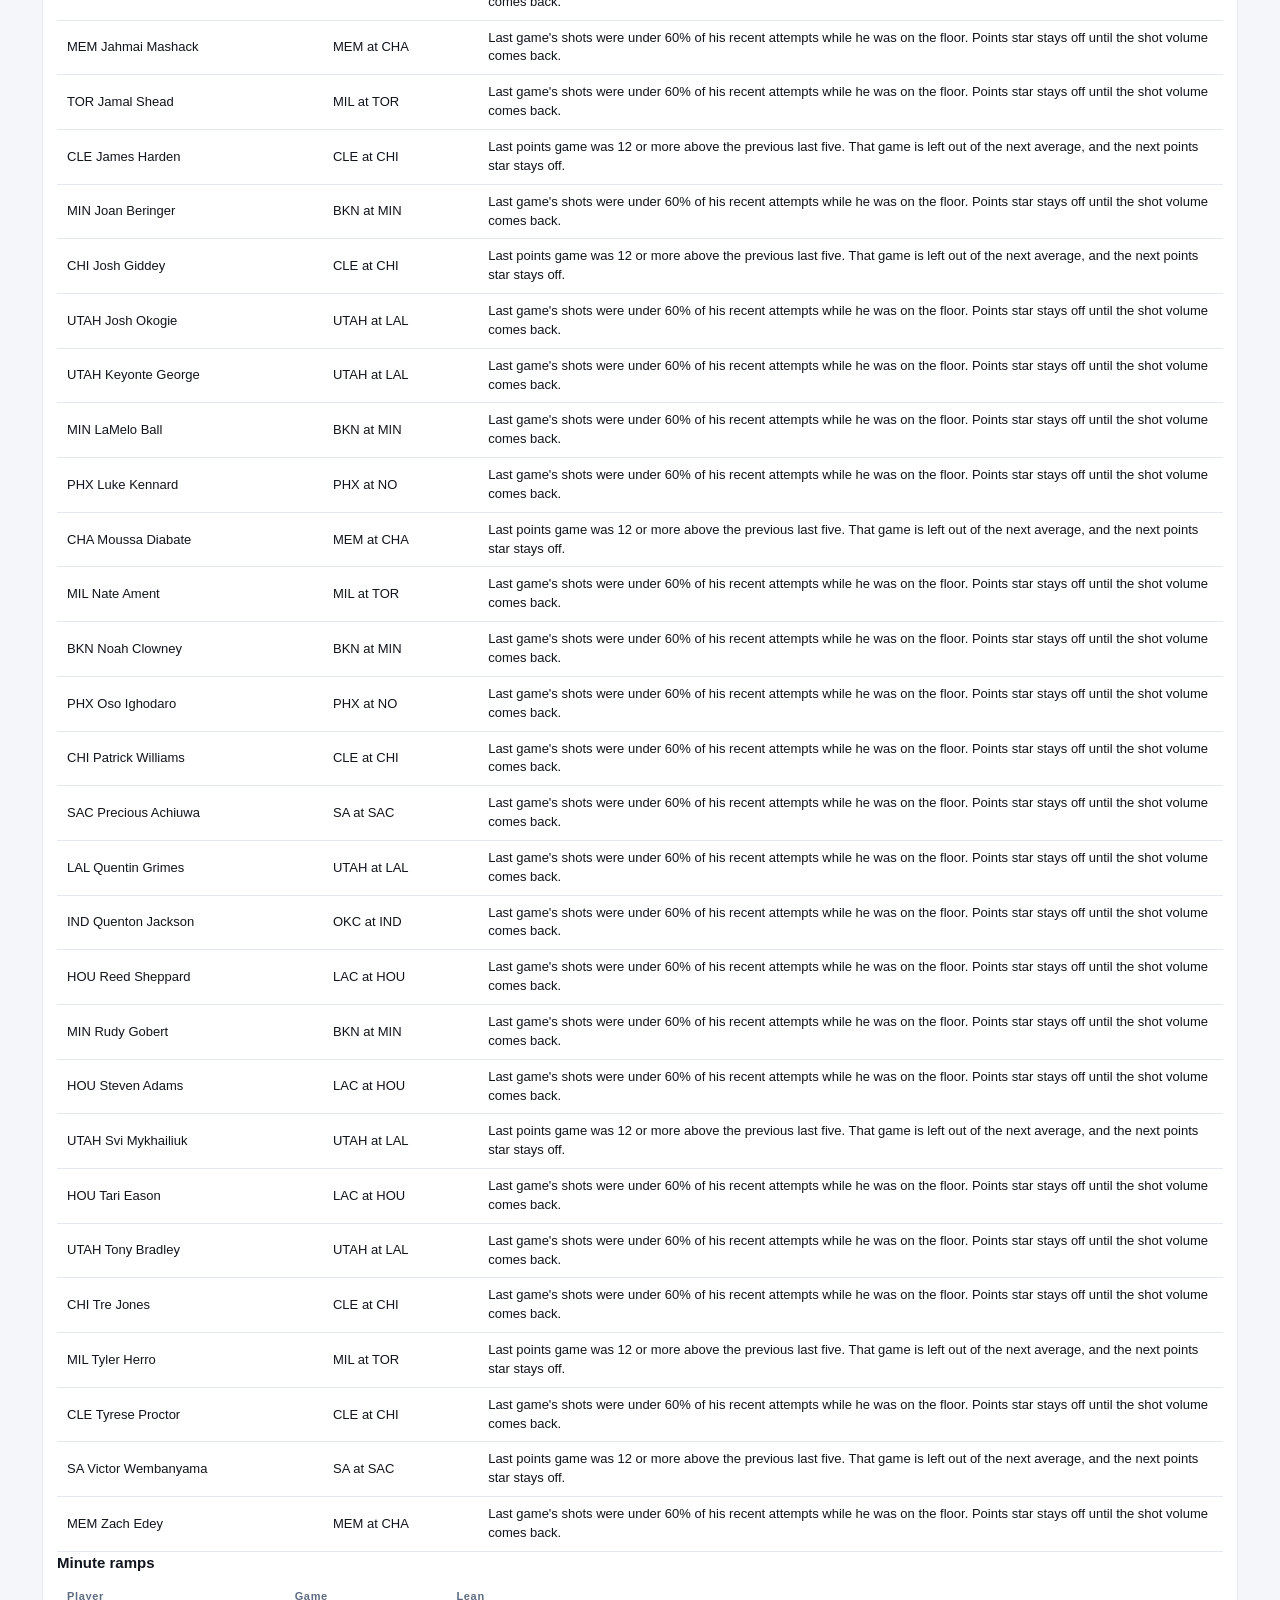
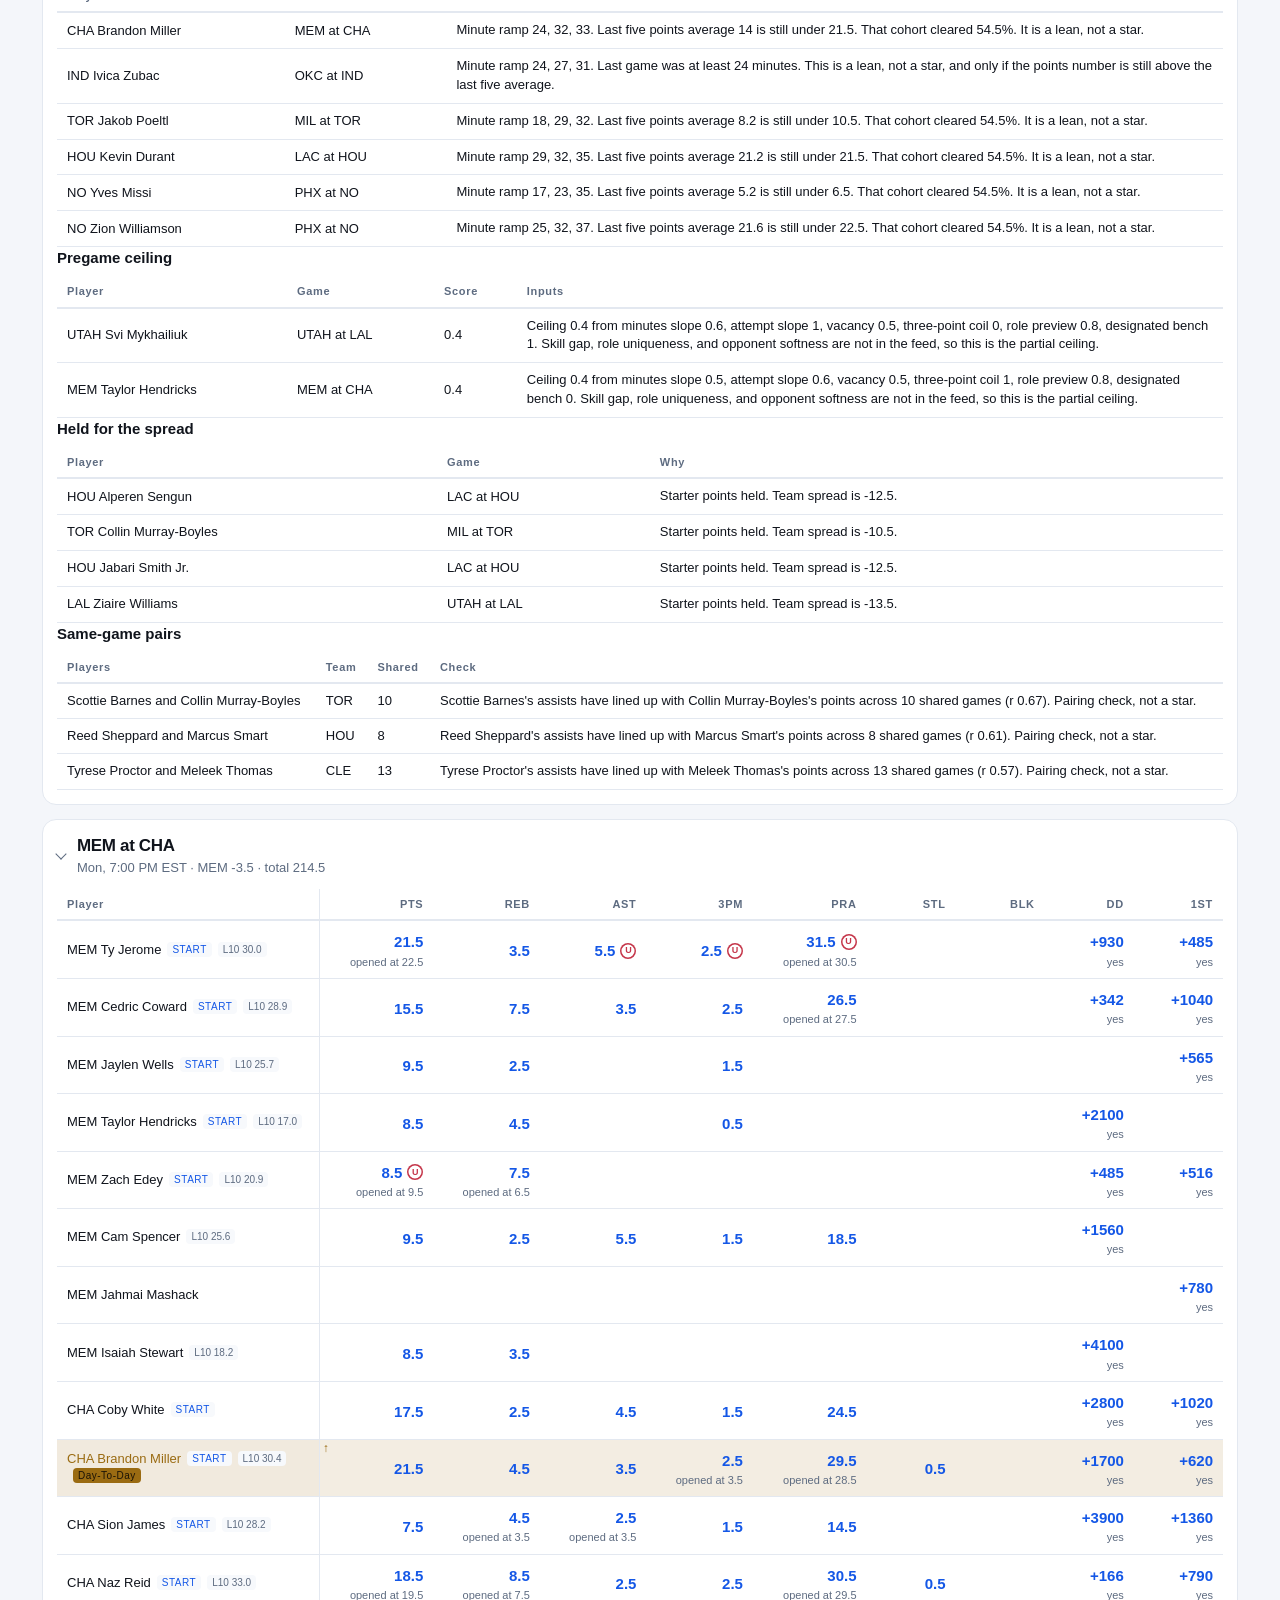
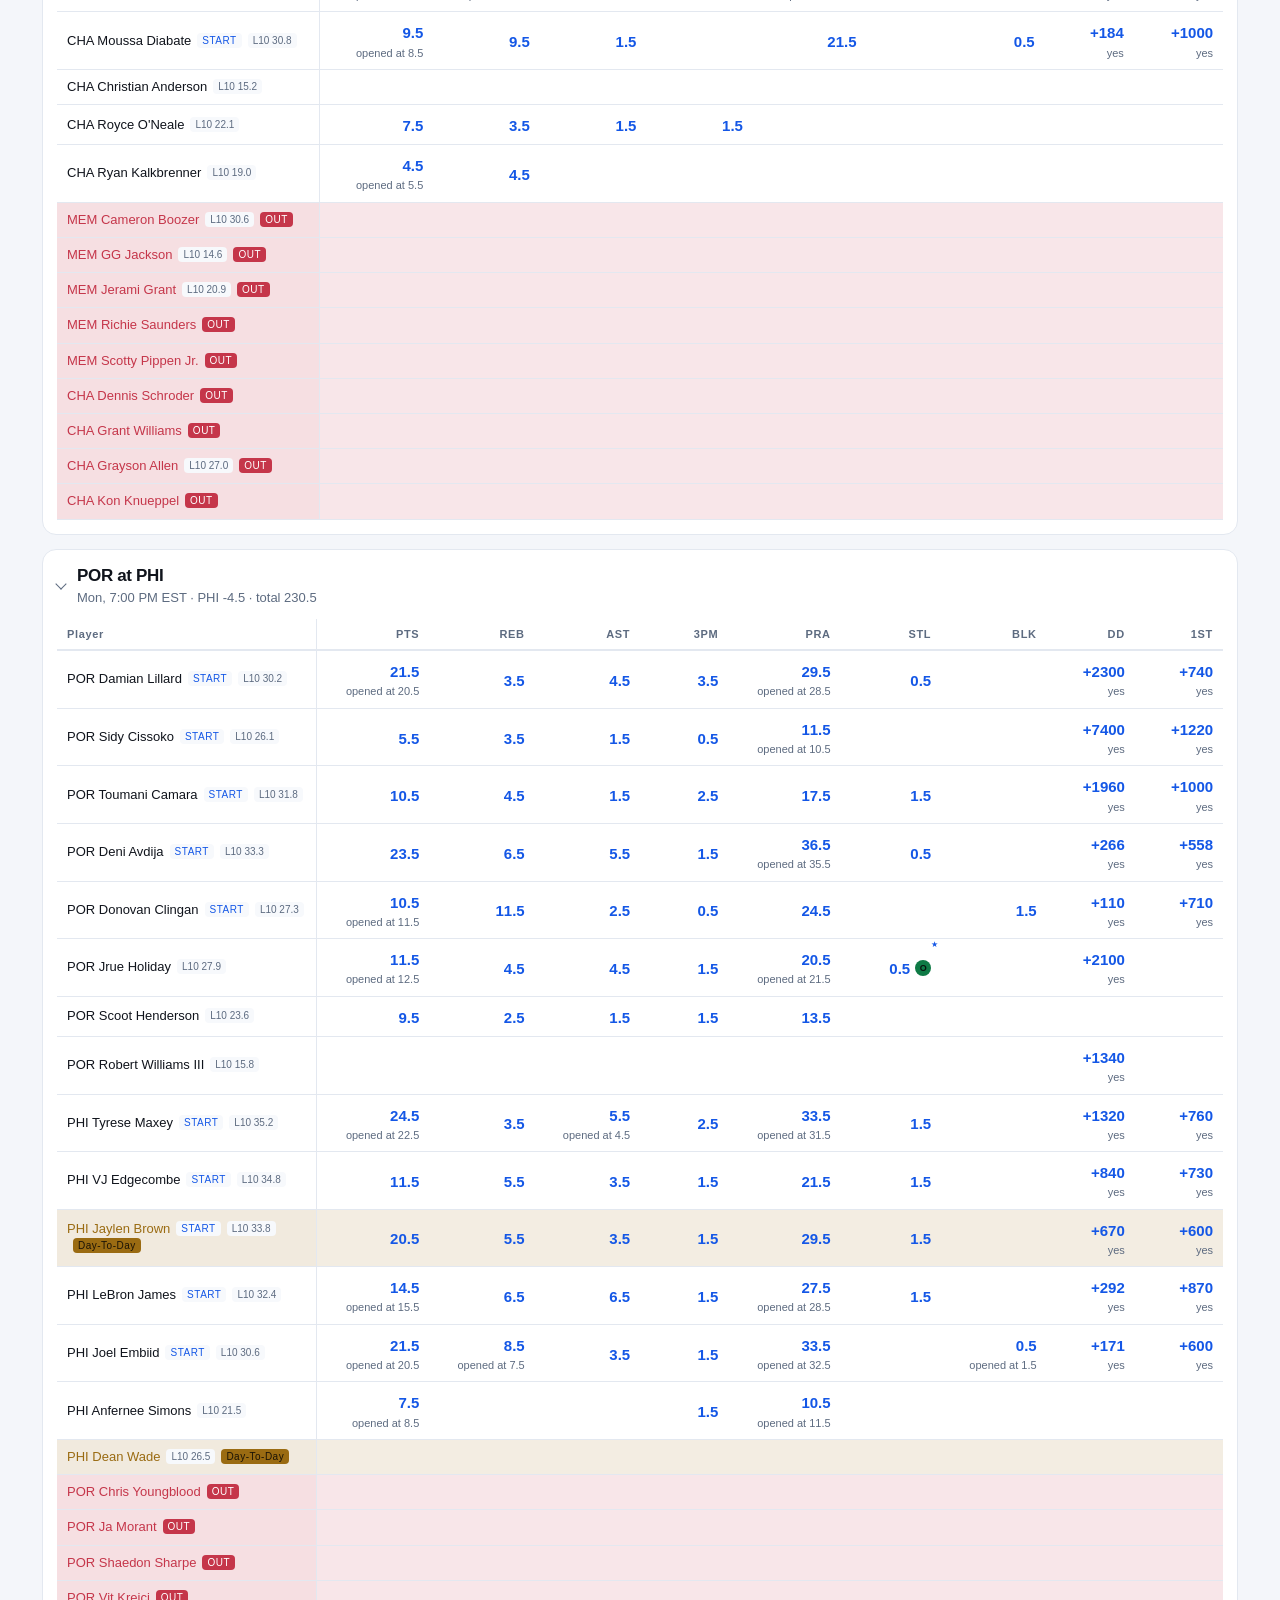
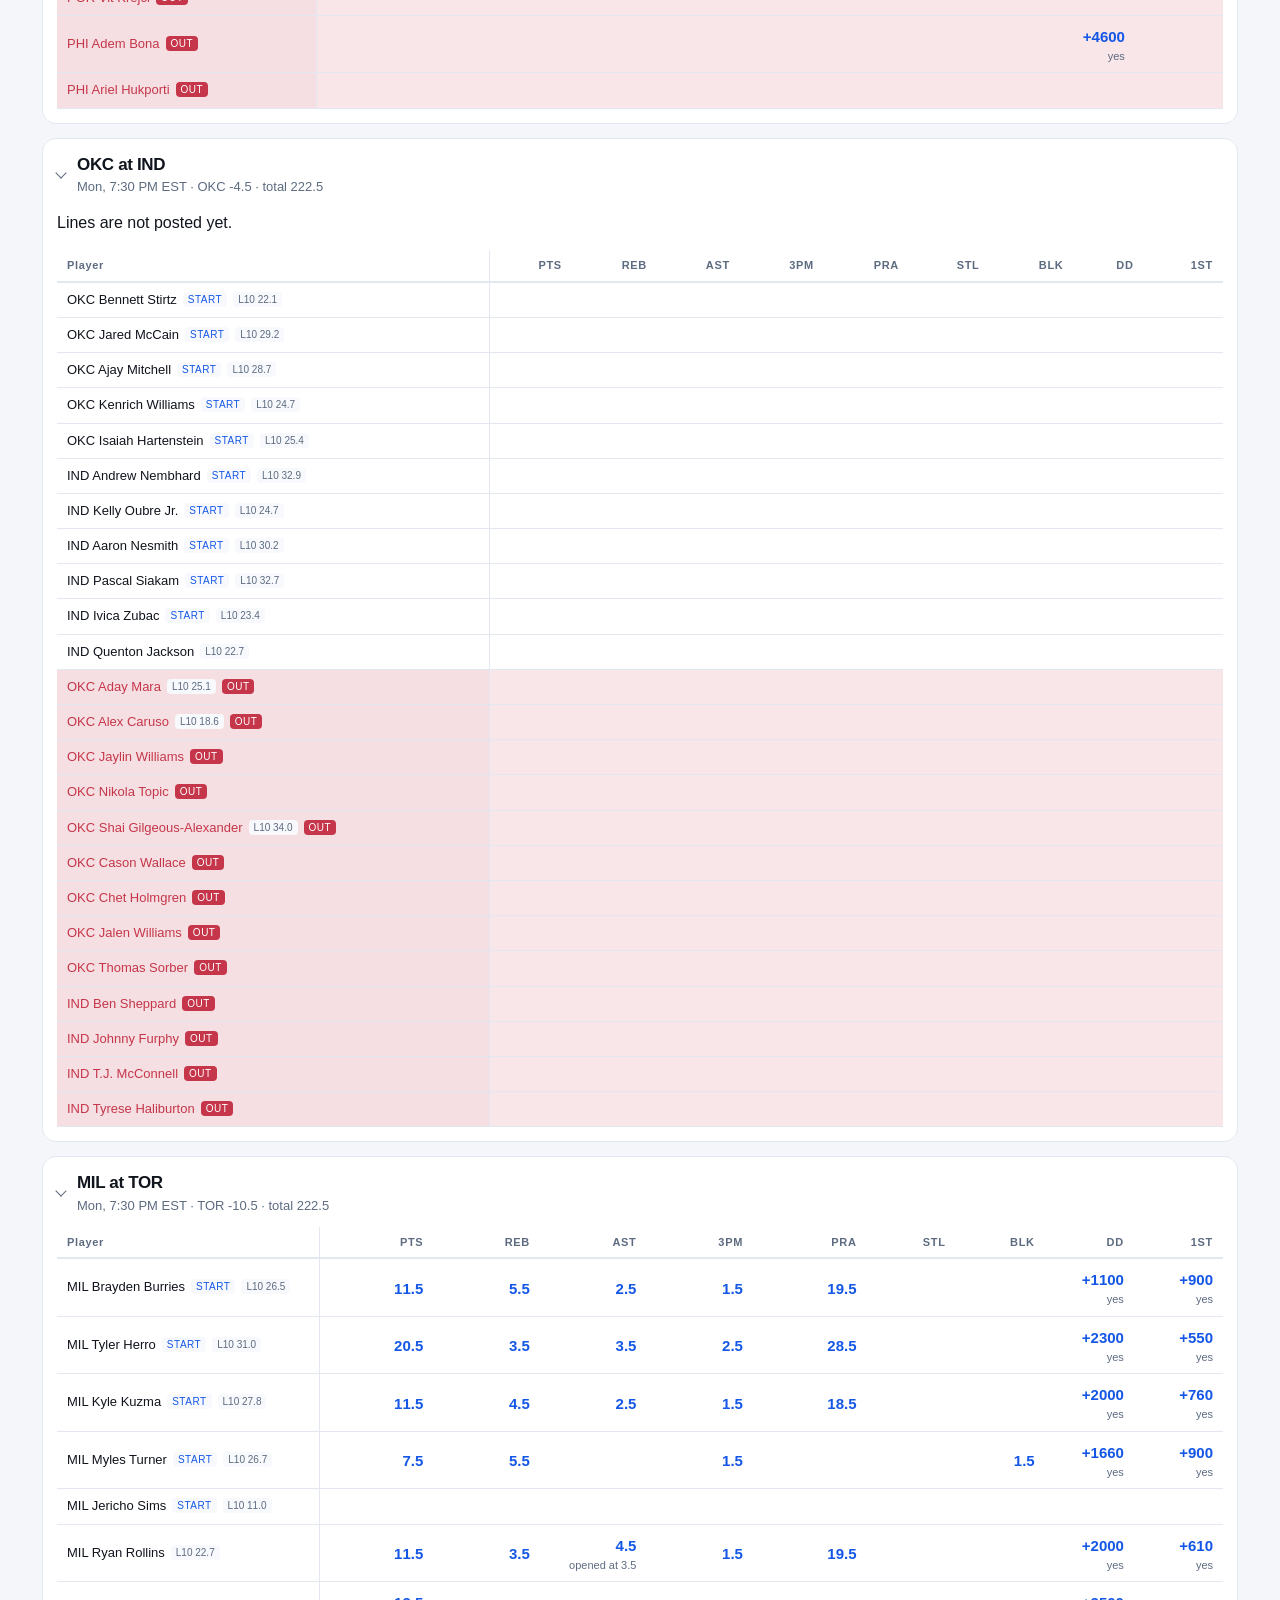
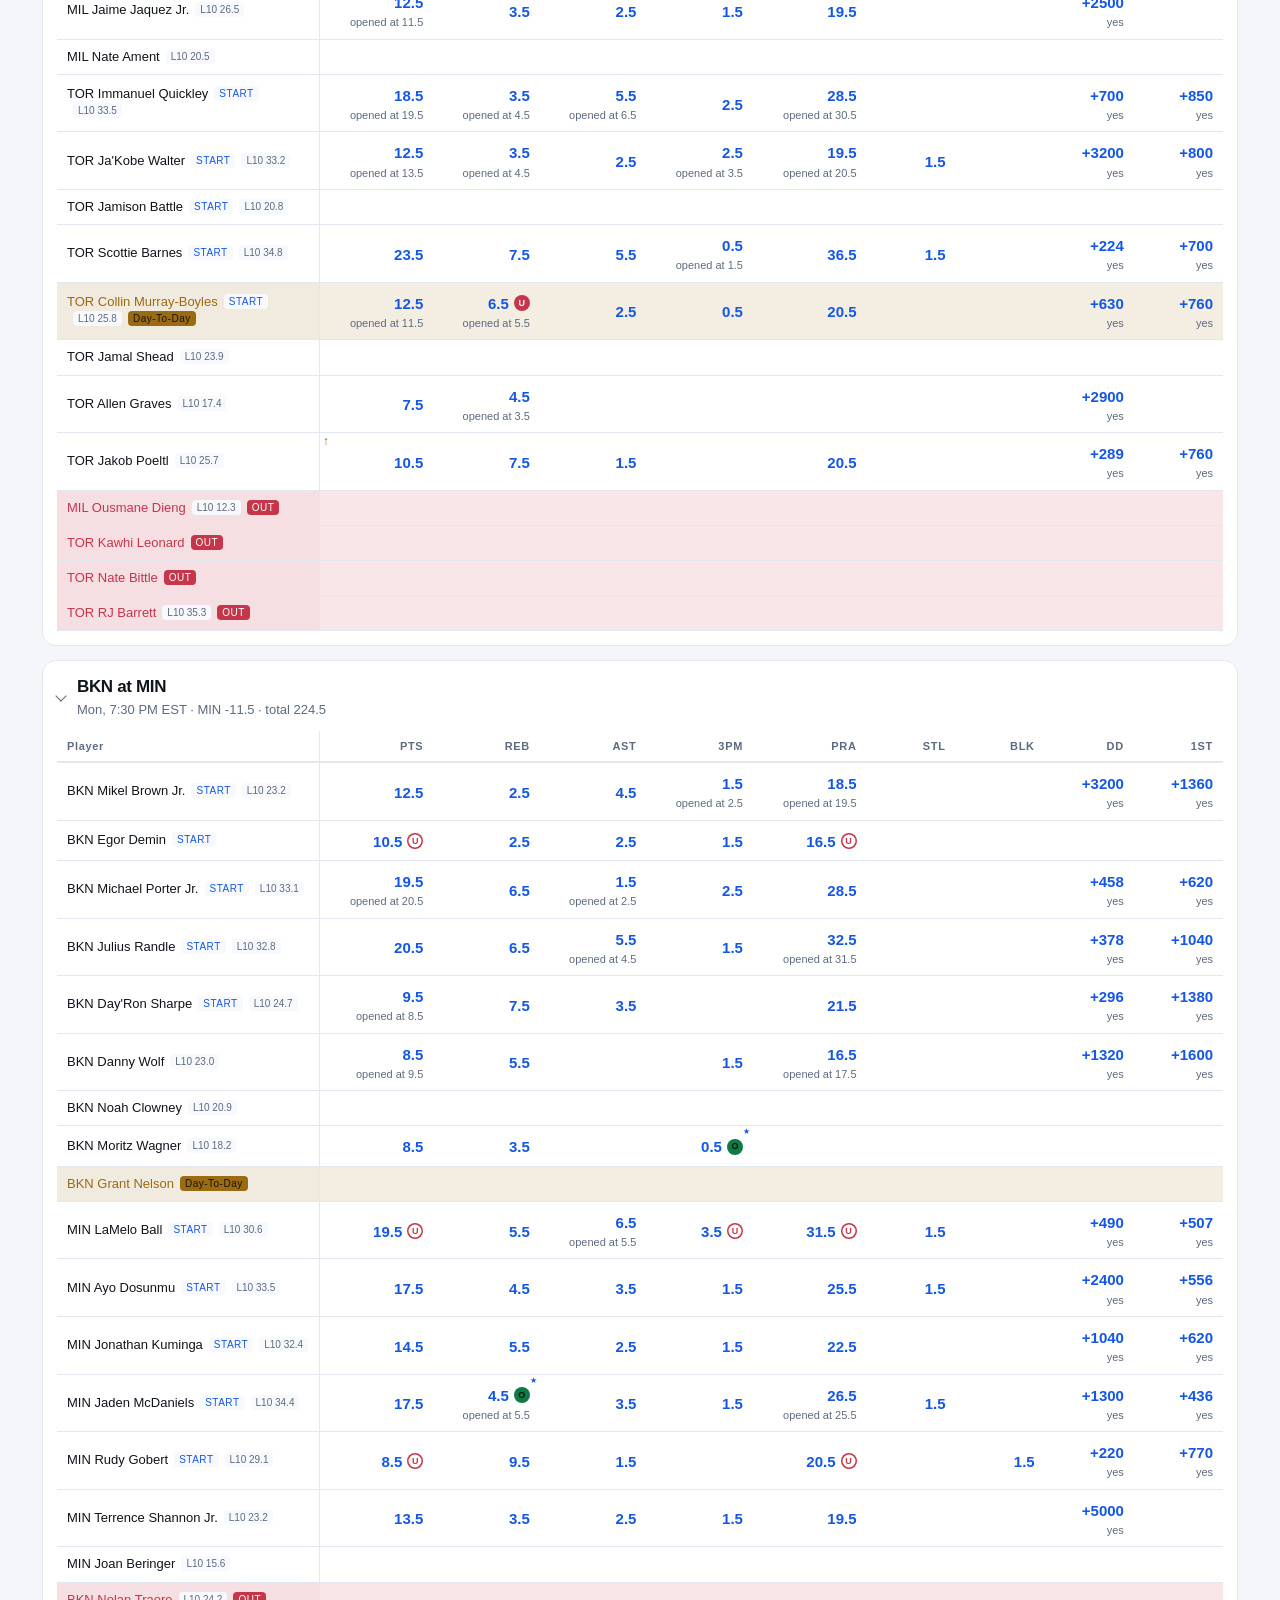
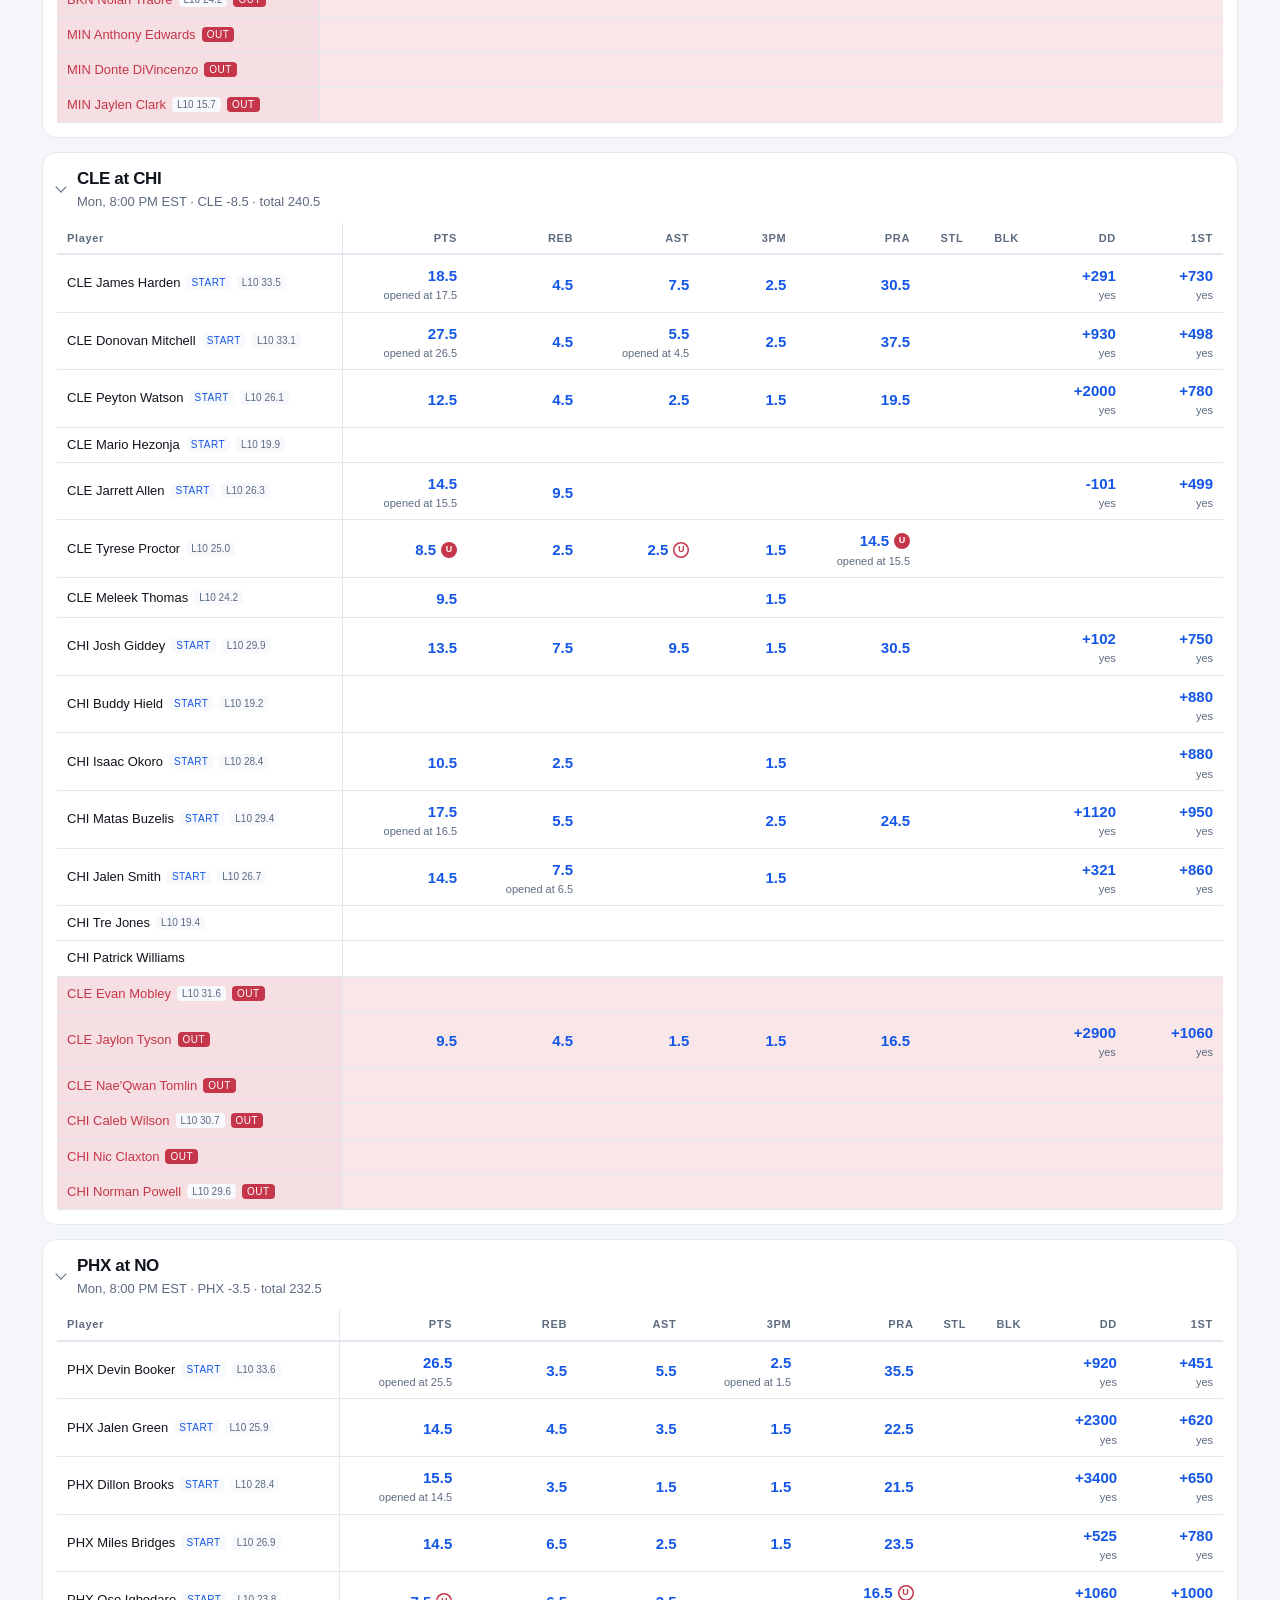
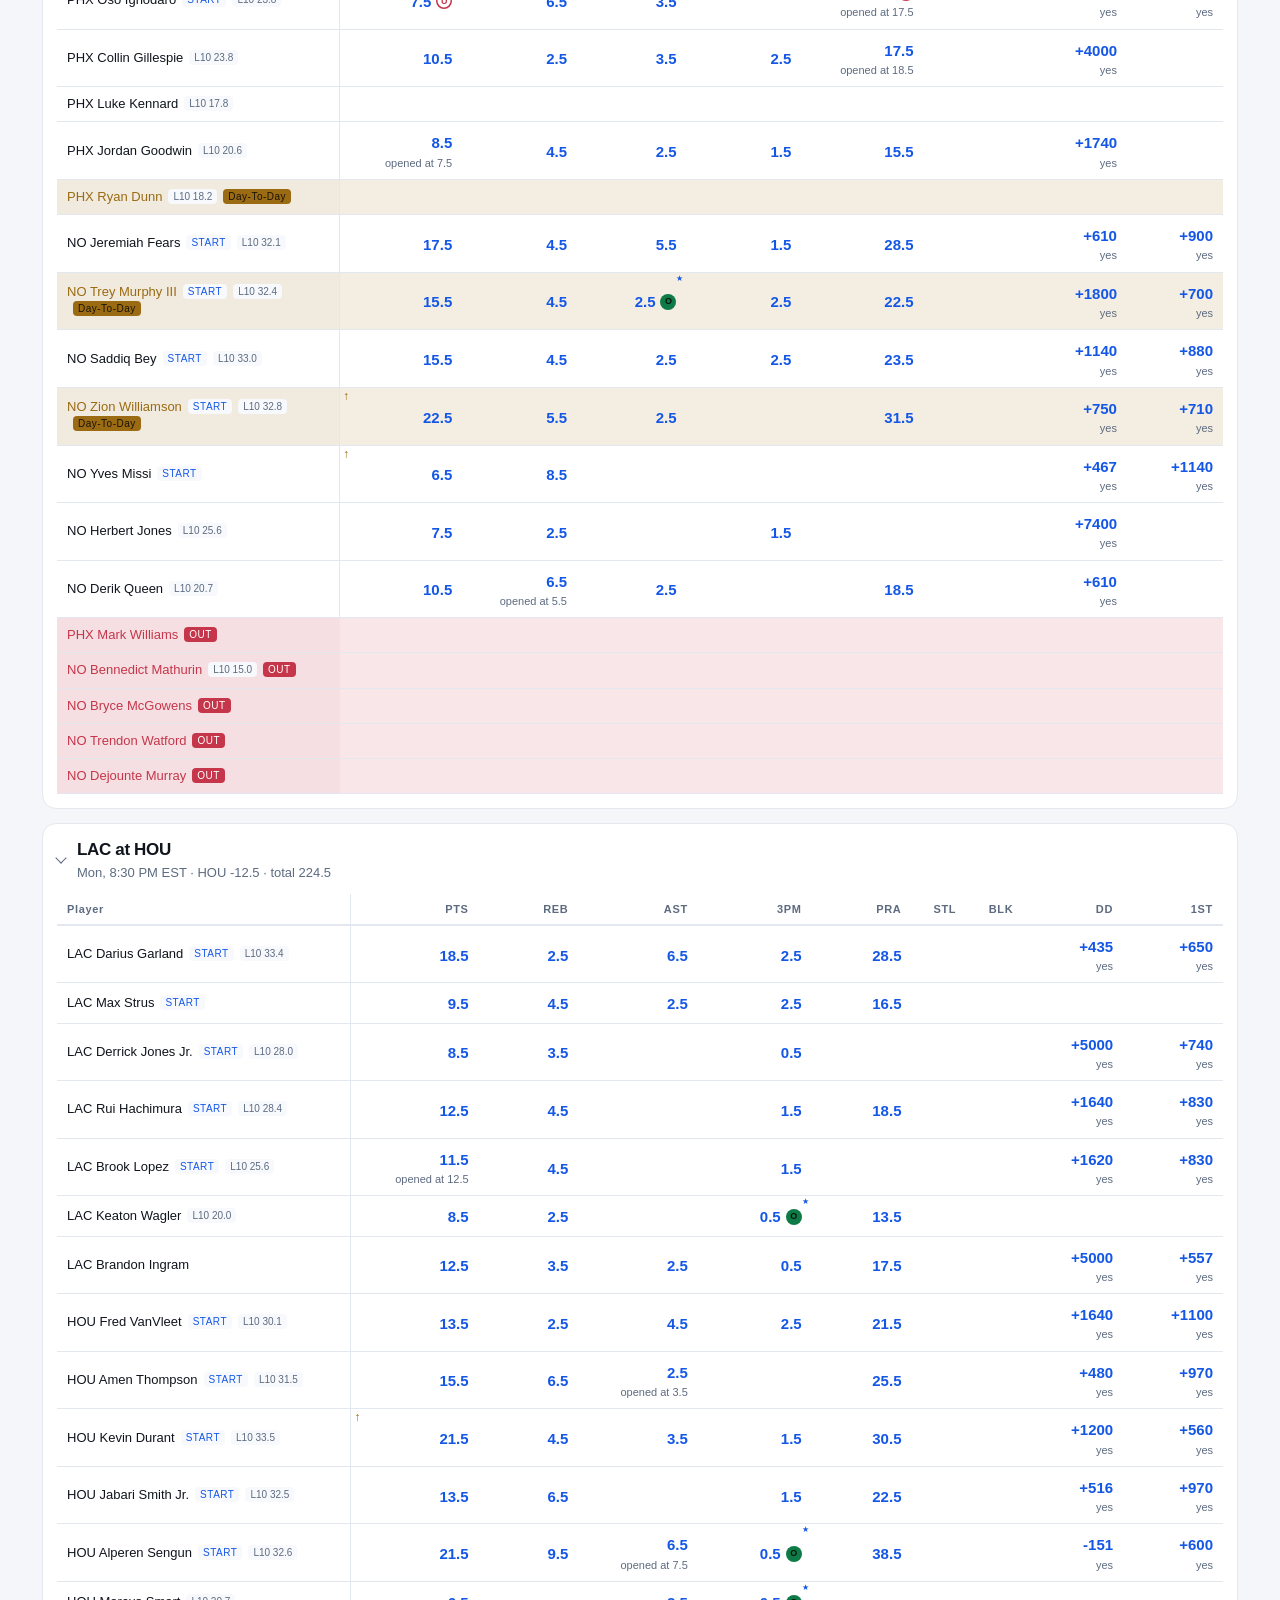
==== commit 94a8fcc8: "Show the last ten games of minutes on the board and the sheet. The average is a minute base for the " ====
--- a/docs/index.html
+++ b/docs/index.html
@@ -13,7 +13,7 @@
       document.documentElement.setAttribute("data-theme", theme);
     })();
   </script>
-  <link rel="stylesheet" href="styles.css?v=11">
+  <link rel="stylesheet" href="styles.css?v=12">
 </head>
 <body>
   <header class="top">
@@ -47,6 +47,6 @@
   <div id="tools" class="tools"></div>
   <main id="app"><p class="meta">Loading the board.</p></main>
   <footer class="foot" id="foot"></footer>
-  <script src="app.js?v=21"></script>
+  <script src="app.js?v=22"></script>
 </body>
 </html>
--- a/docs/styles.css
+++ b/docs/styles.css
@@ -360,6 +360,7 @@
   vertical-align: 1px;
 }
 .tag.start { background: var(--surface-2); color: var(--accent); }
+.tag.mins { background: var(--surface-2); color: var(--muted); letter-spacing: 0; }
 .tag.out { background: var(--bad); color: #fff; }
 .tag.risk { background: var(--warn); color: #1c1406; }
 .star {
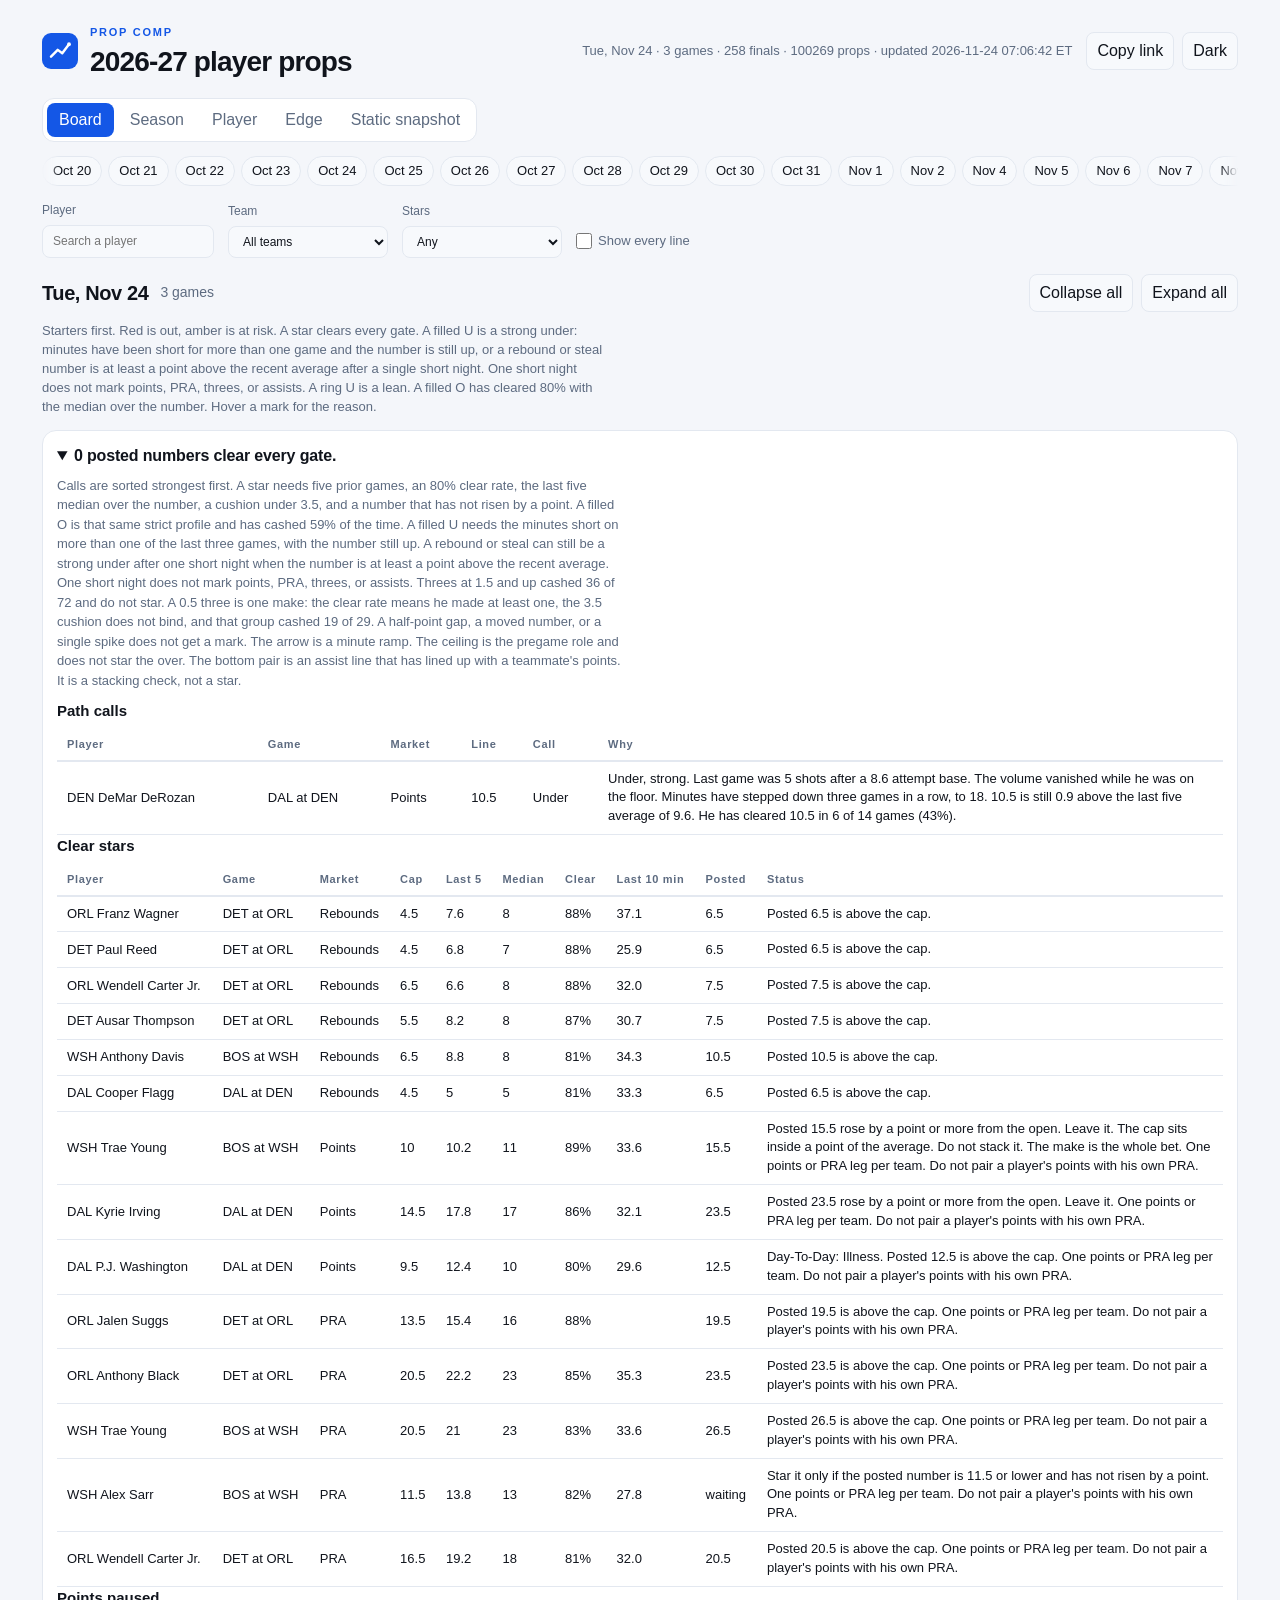
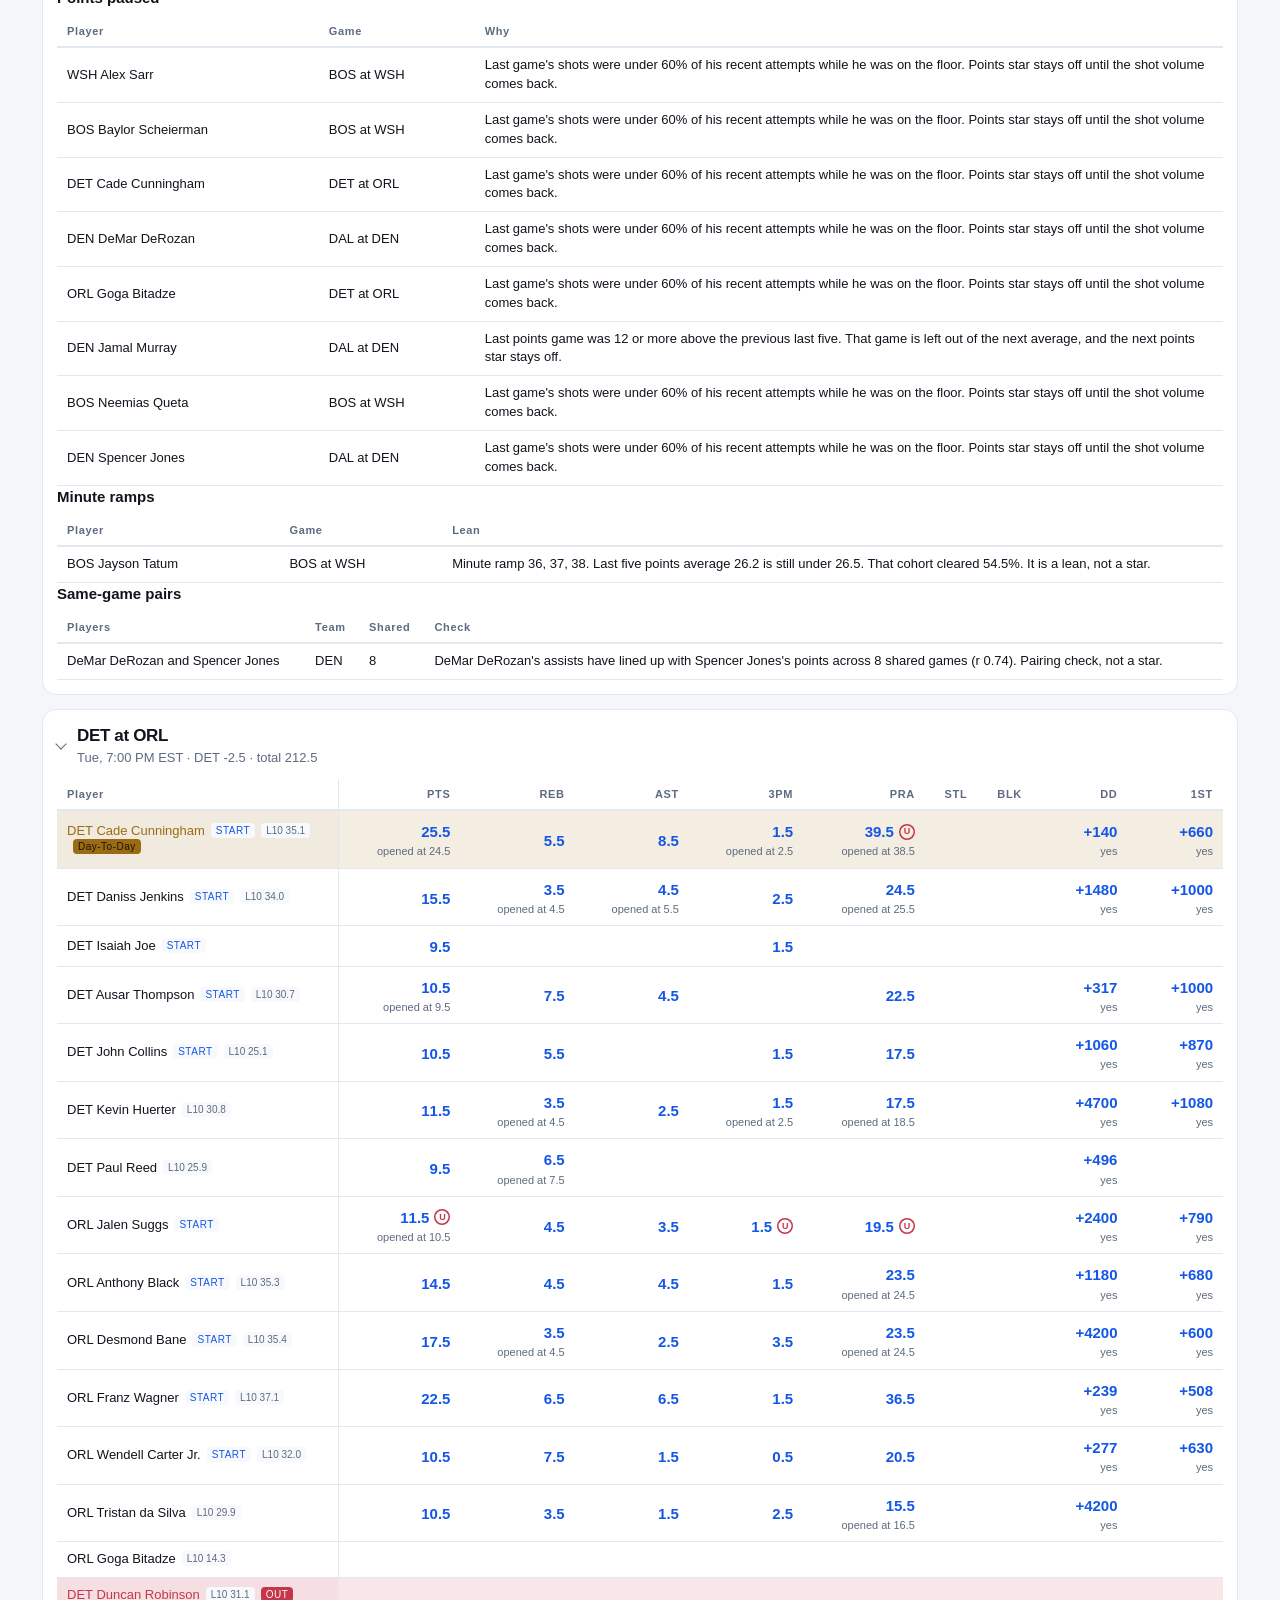
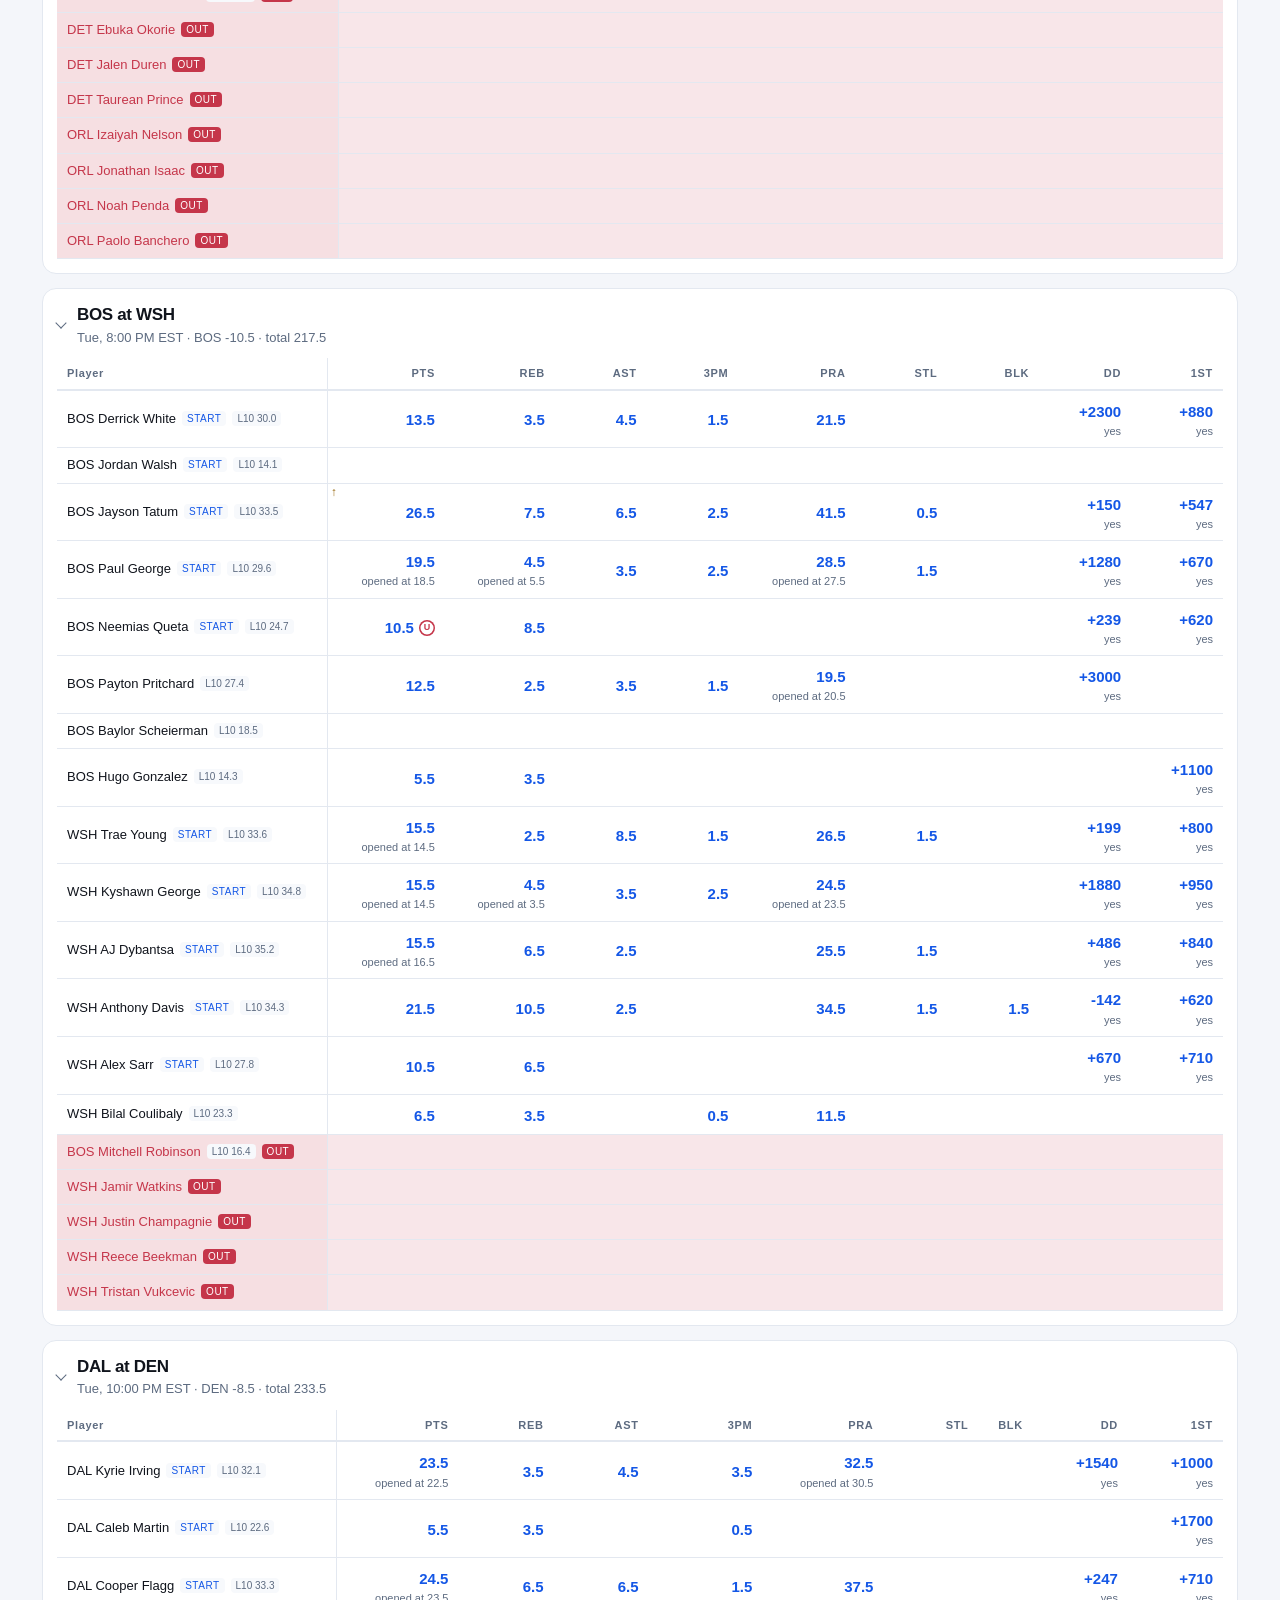
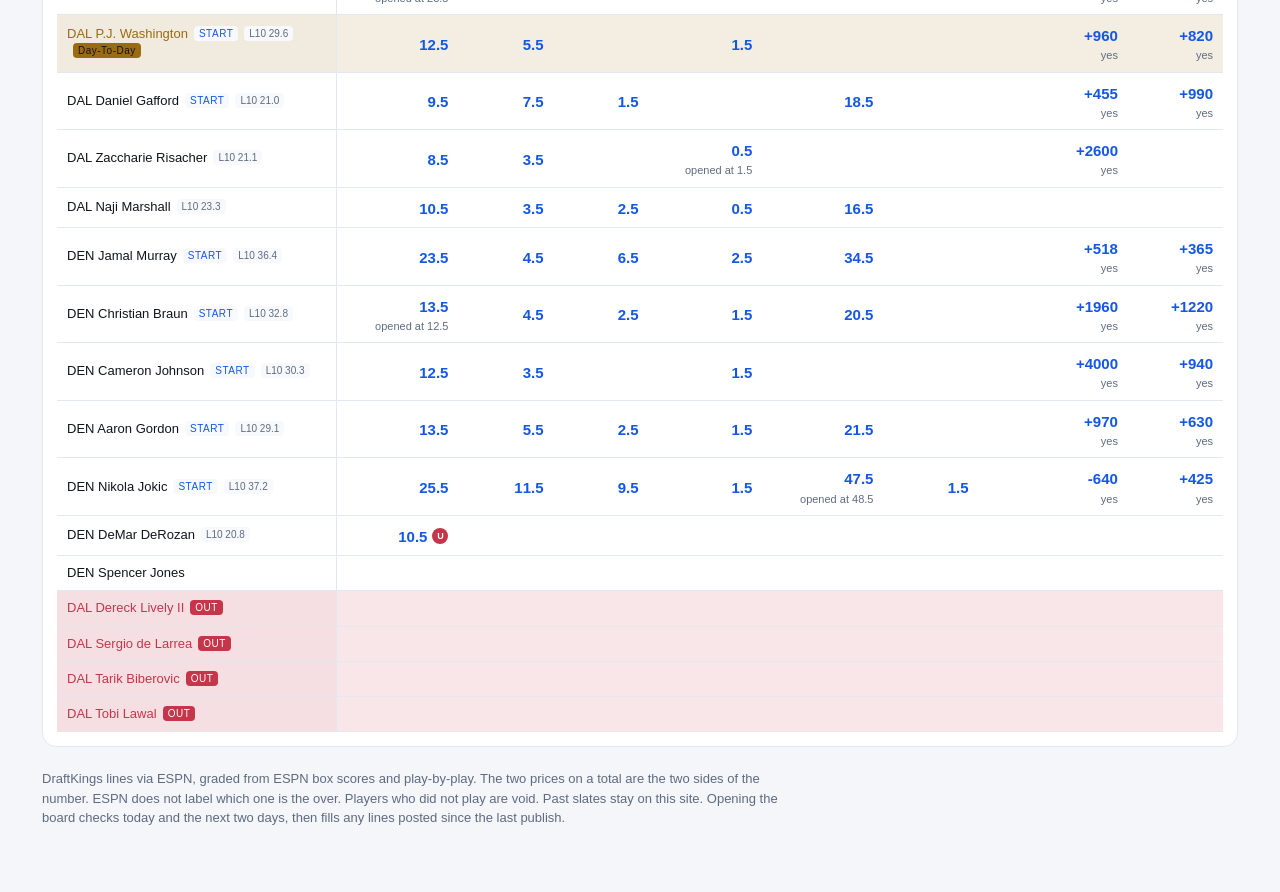
==== commit 8e8dd619: "Stop starring threes at 1.5 and up and record how each ready star cashed. A 0.5 three stays a star w" ====
--- a/docs/index.html
+++ b/docs/index.html
@@ -47,6 +47,6 @@
   <div id="tools" class="tools"></div>
   <main id="app"><p class="meta">Loading the board.</p></main>
   <footer class="foot" id="foot"></footer>
-  <script src="app.js?v=22"></script>
+  <script src="app.js?v=23"></script>
 </body>
 </html>
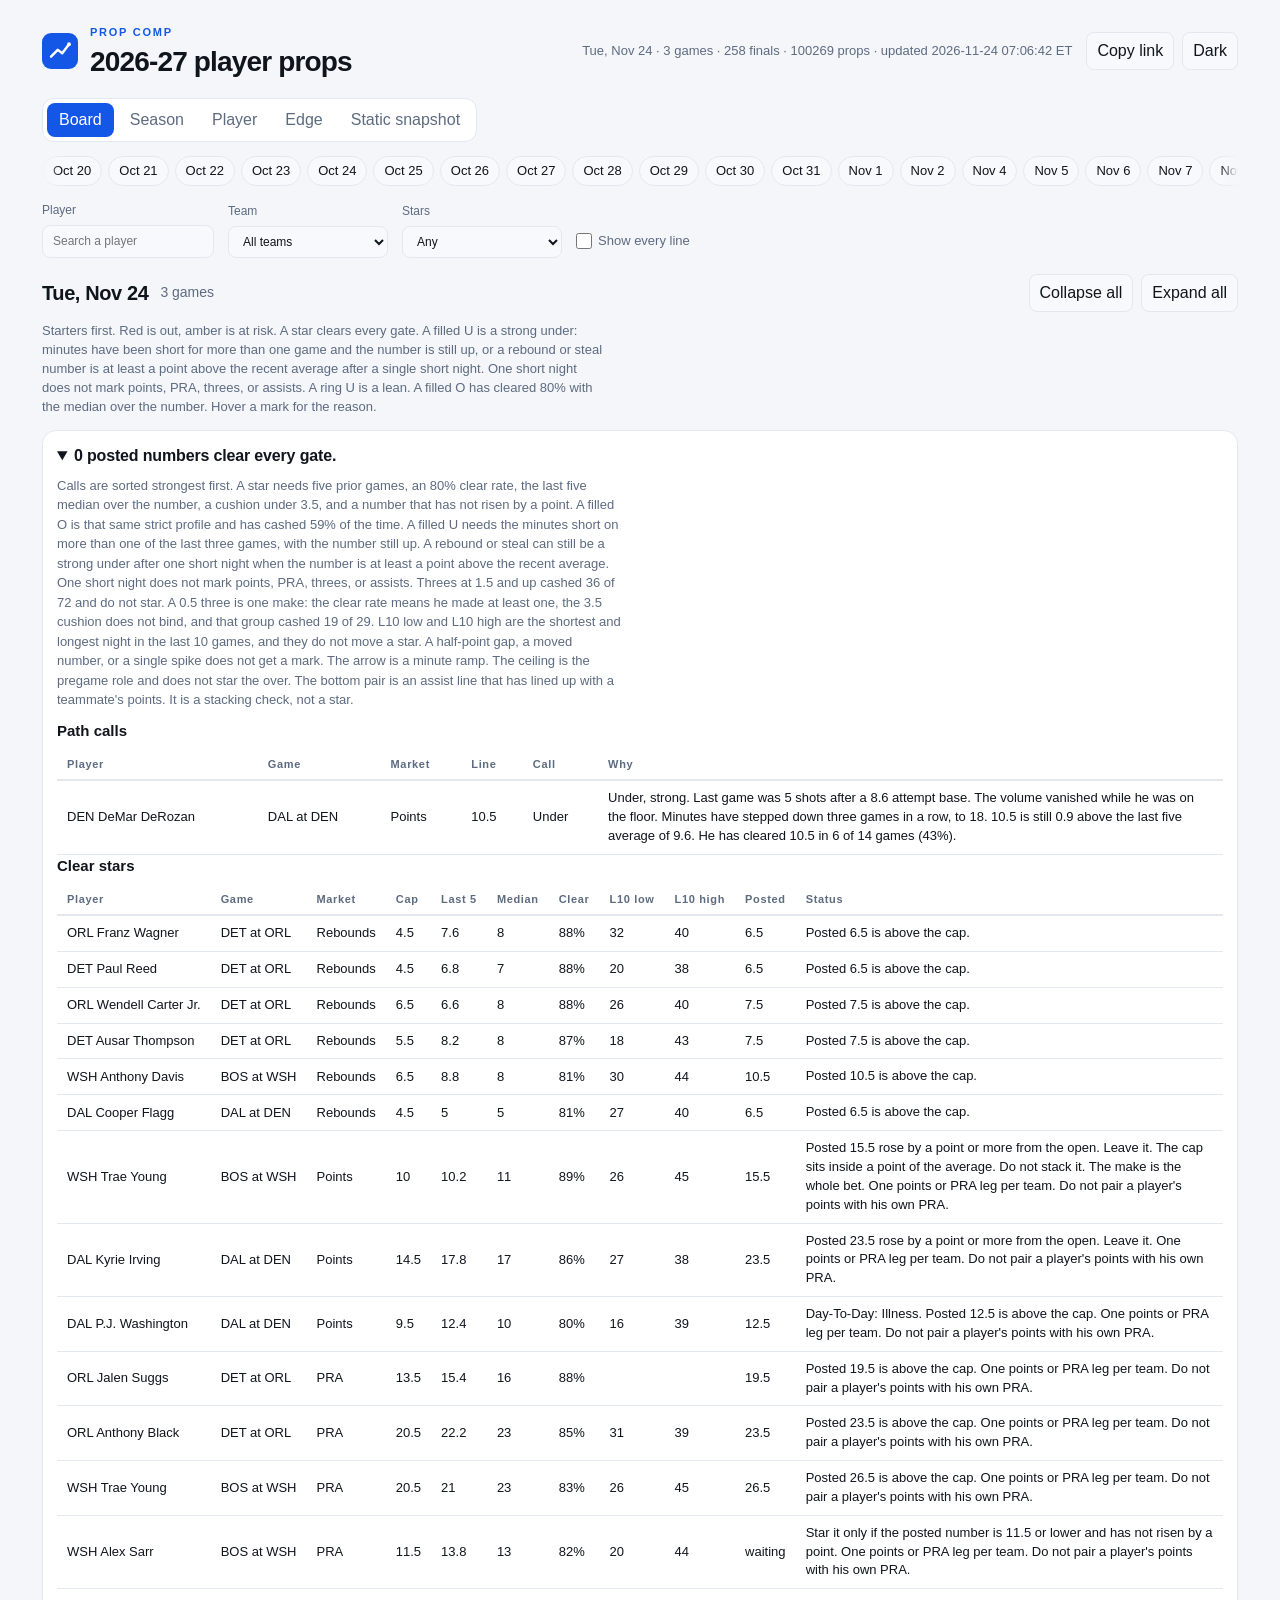
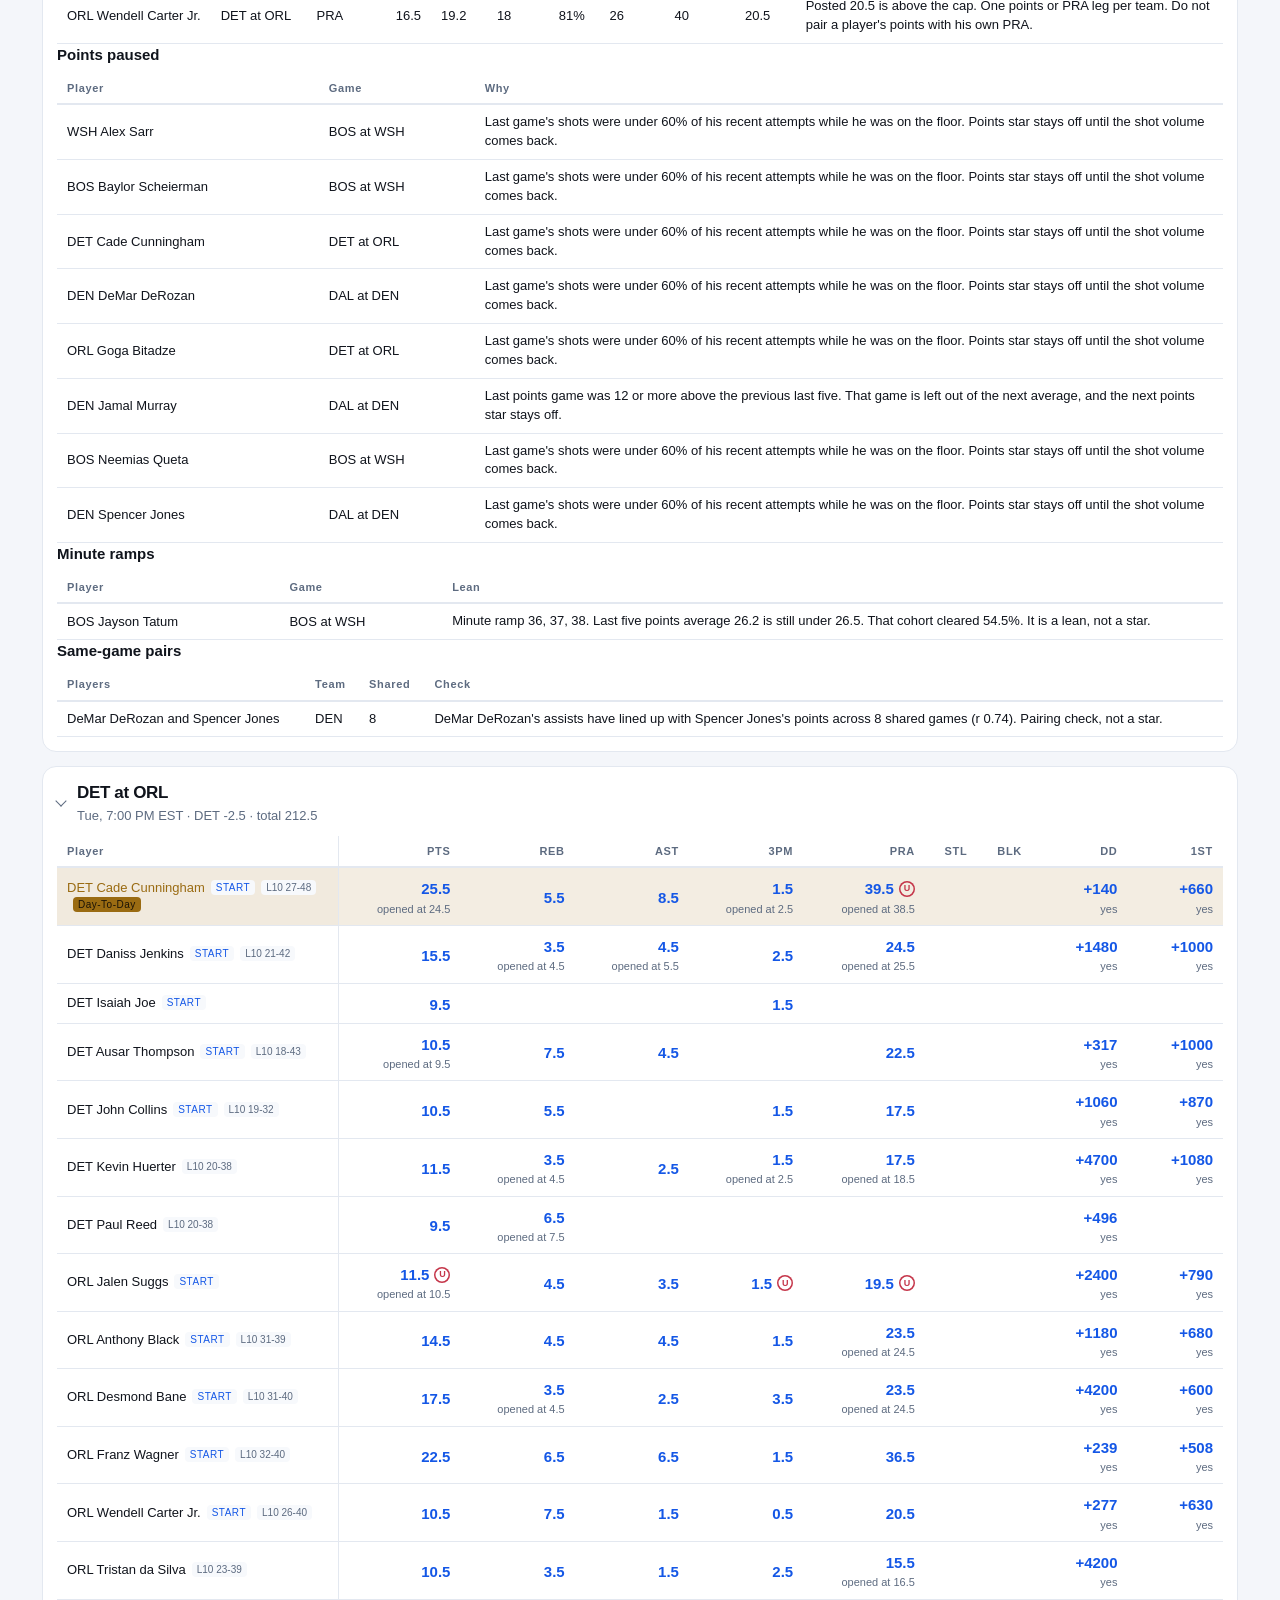
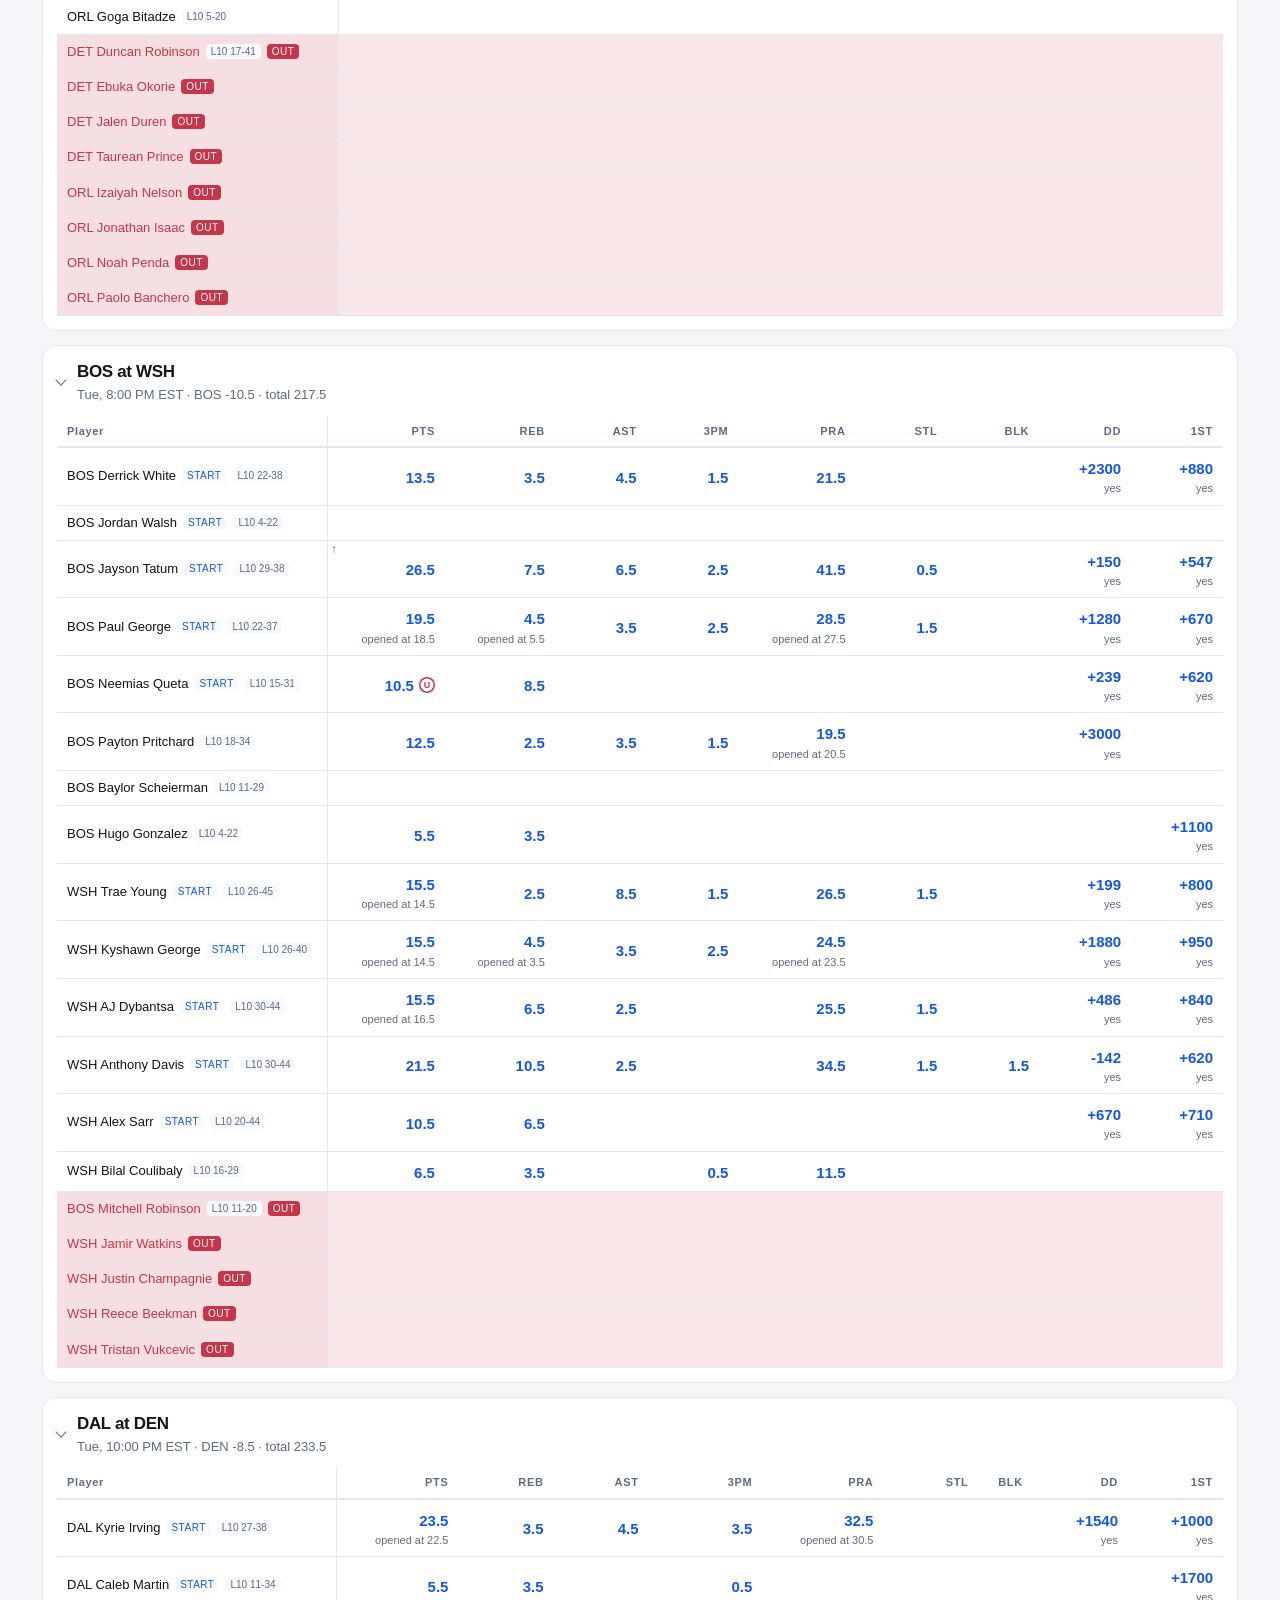
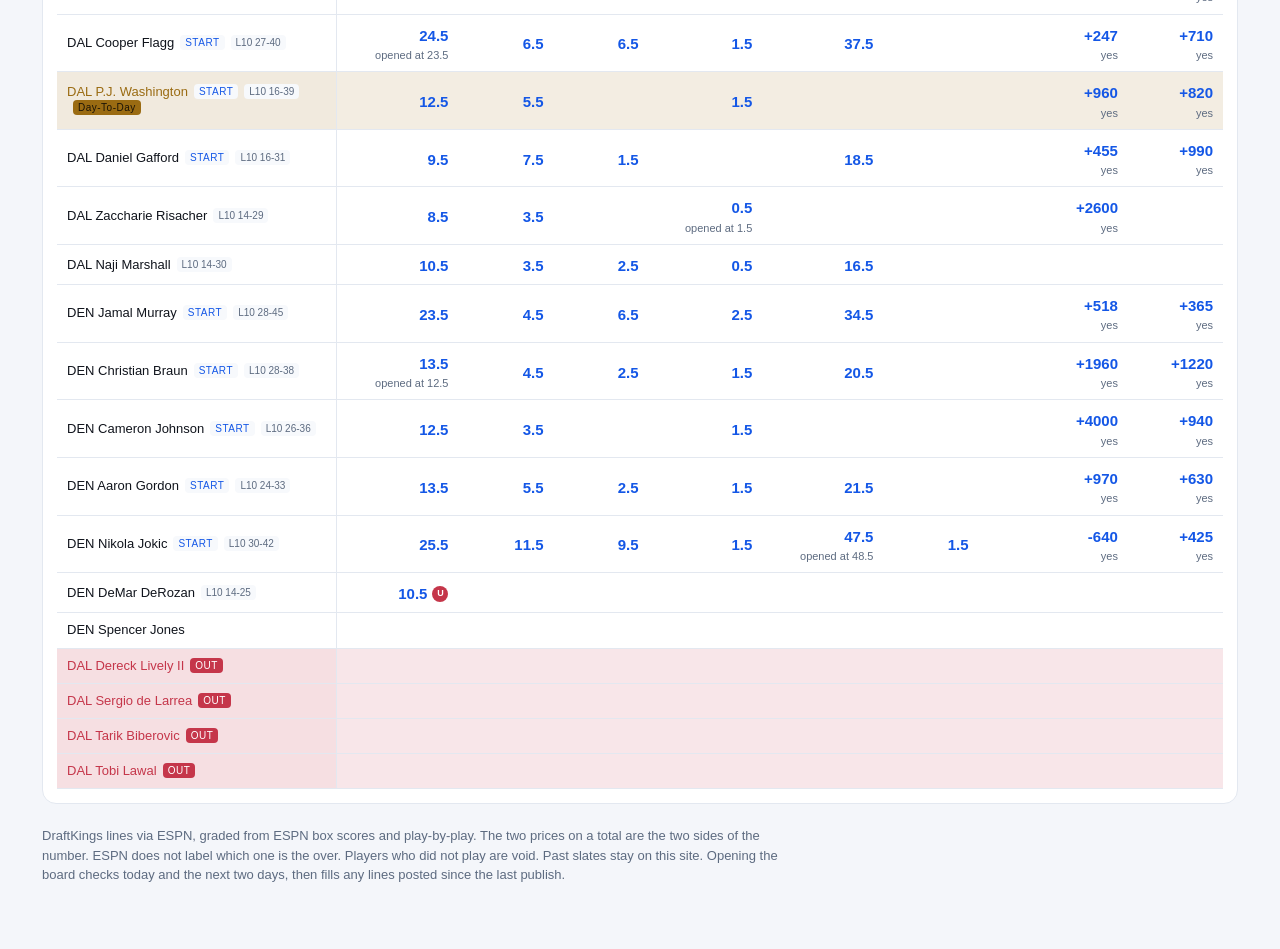
==== commit 4d6aa99b: "Show the last ten games' shortest and longest minutes on the board. The average hid how wide the min" ====
--- a/docs/index.html
+++ b/docs/index.html
@@ -47,6 +47,6 @@
   <div id="tools" class="tools"></div>
   <main id="app"><p class="meta">Loading the board.</p></main>
   <footer class="foot" id="foot"></footer>
-  <script src="app.js?v=23"></script>
+  <script src="app.js?v=24"></script>
 </body>
 </html>
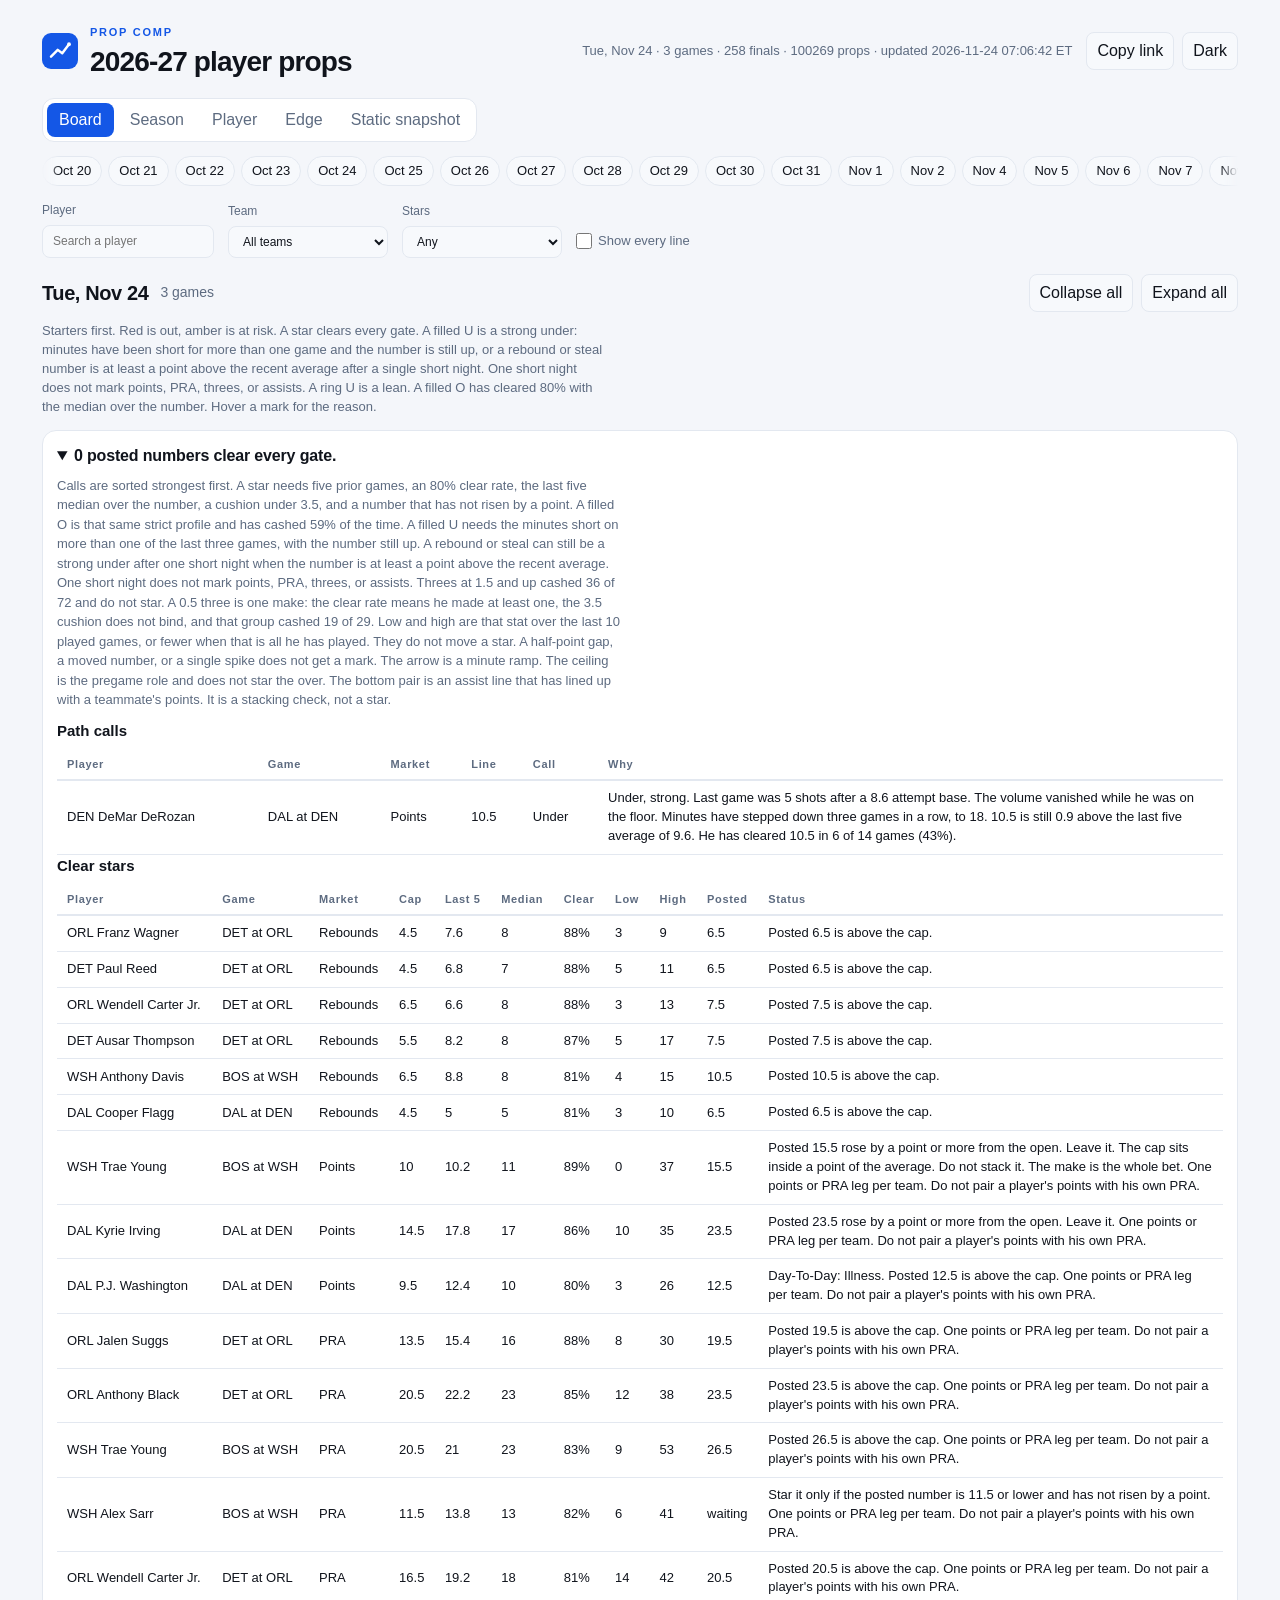
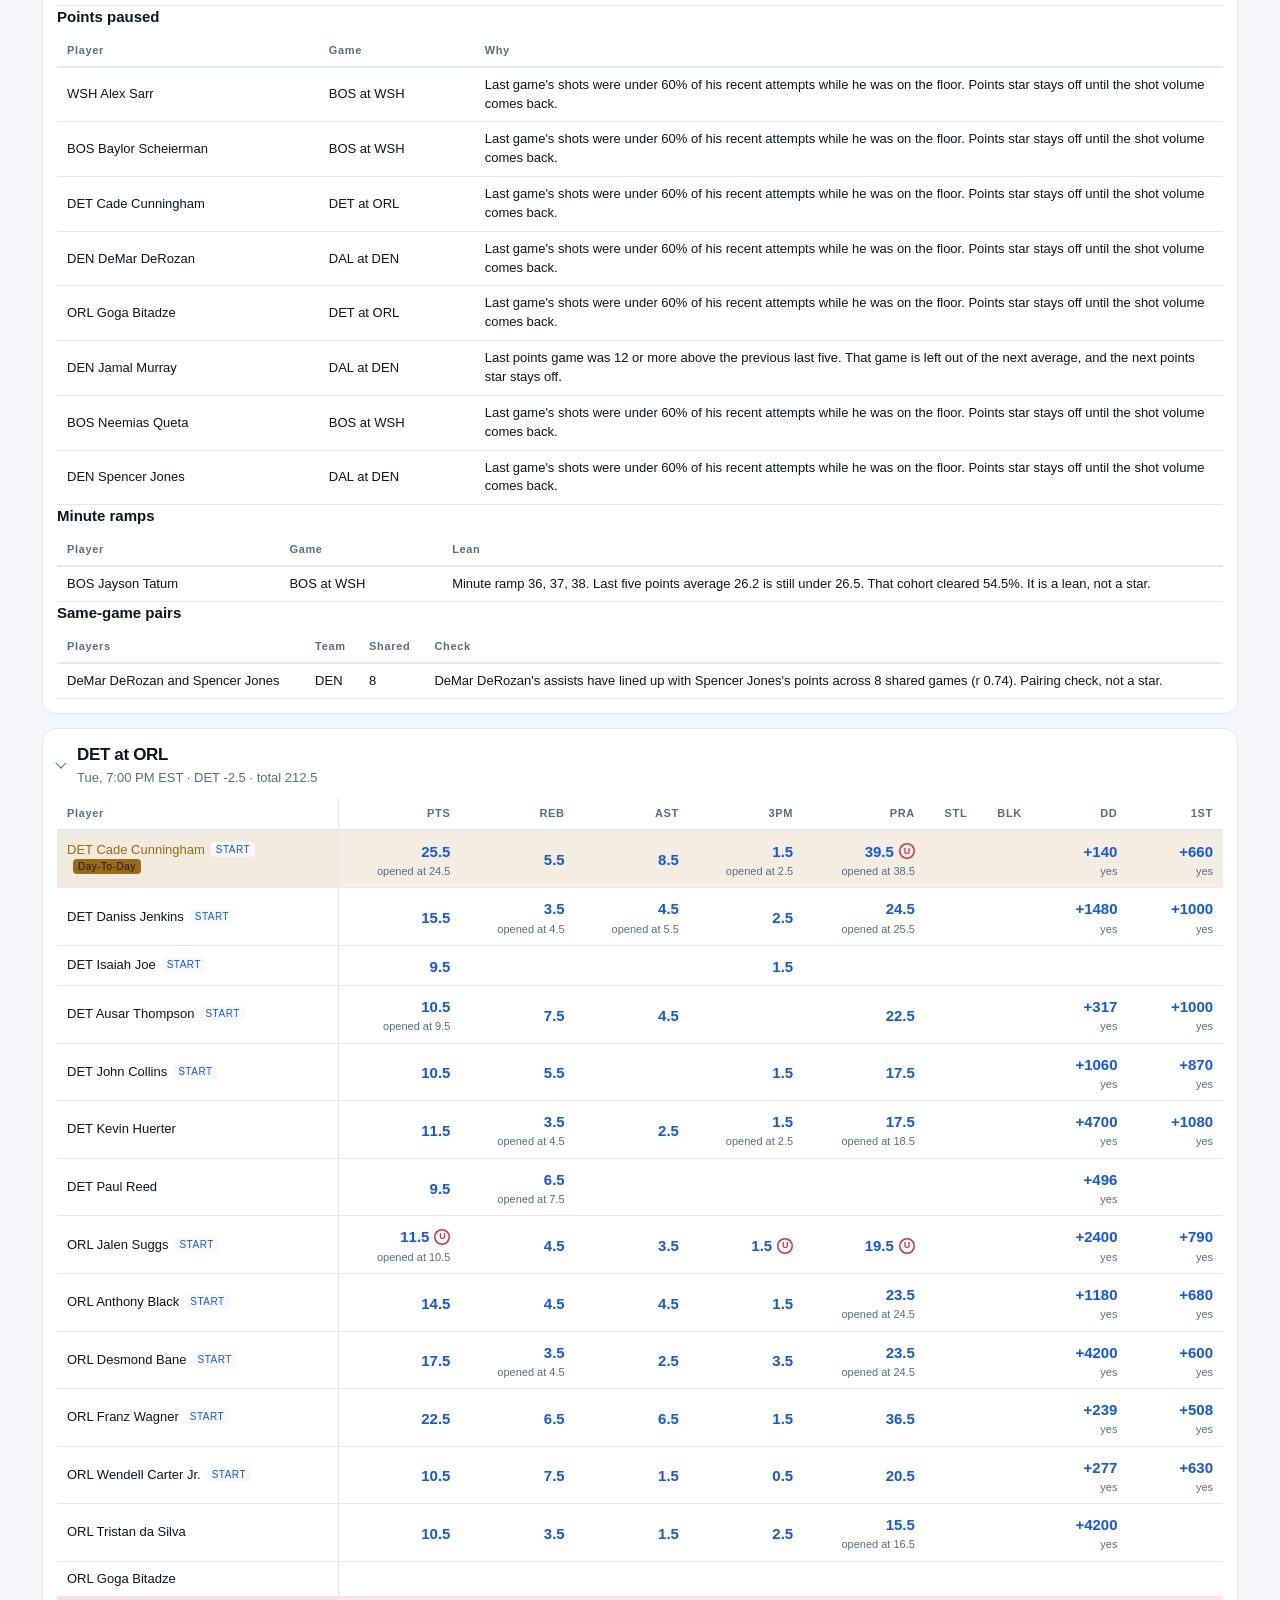
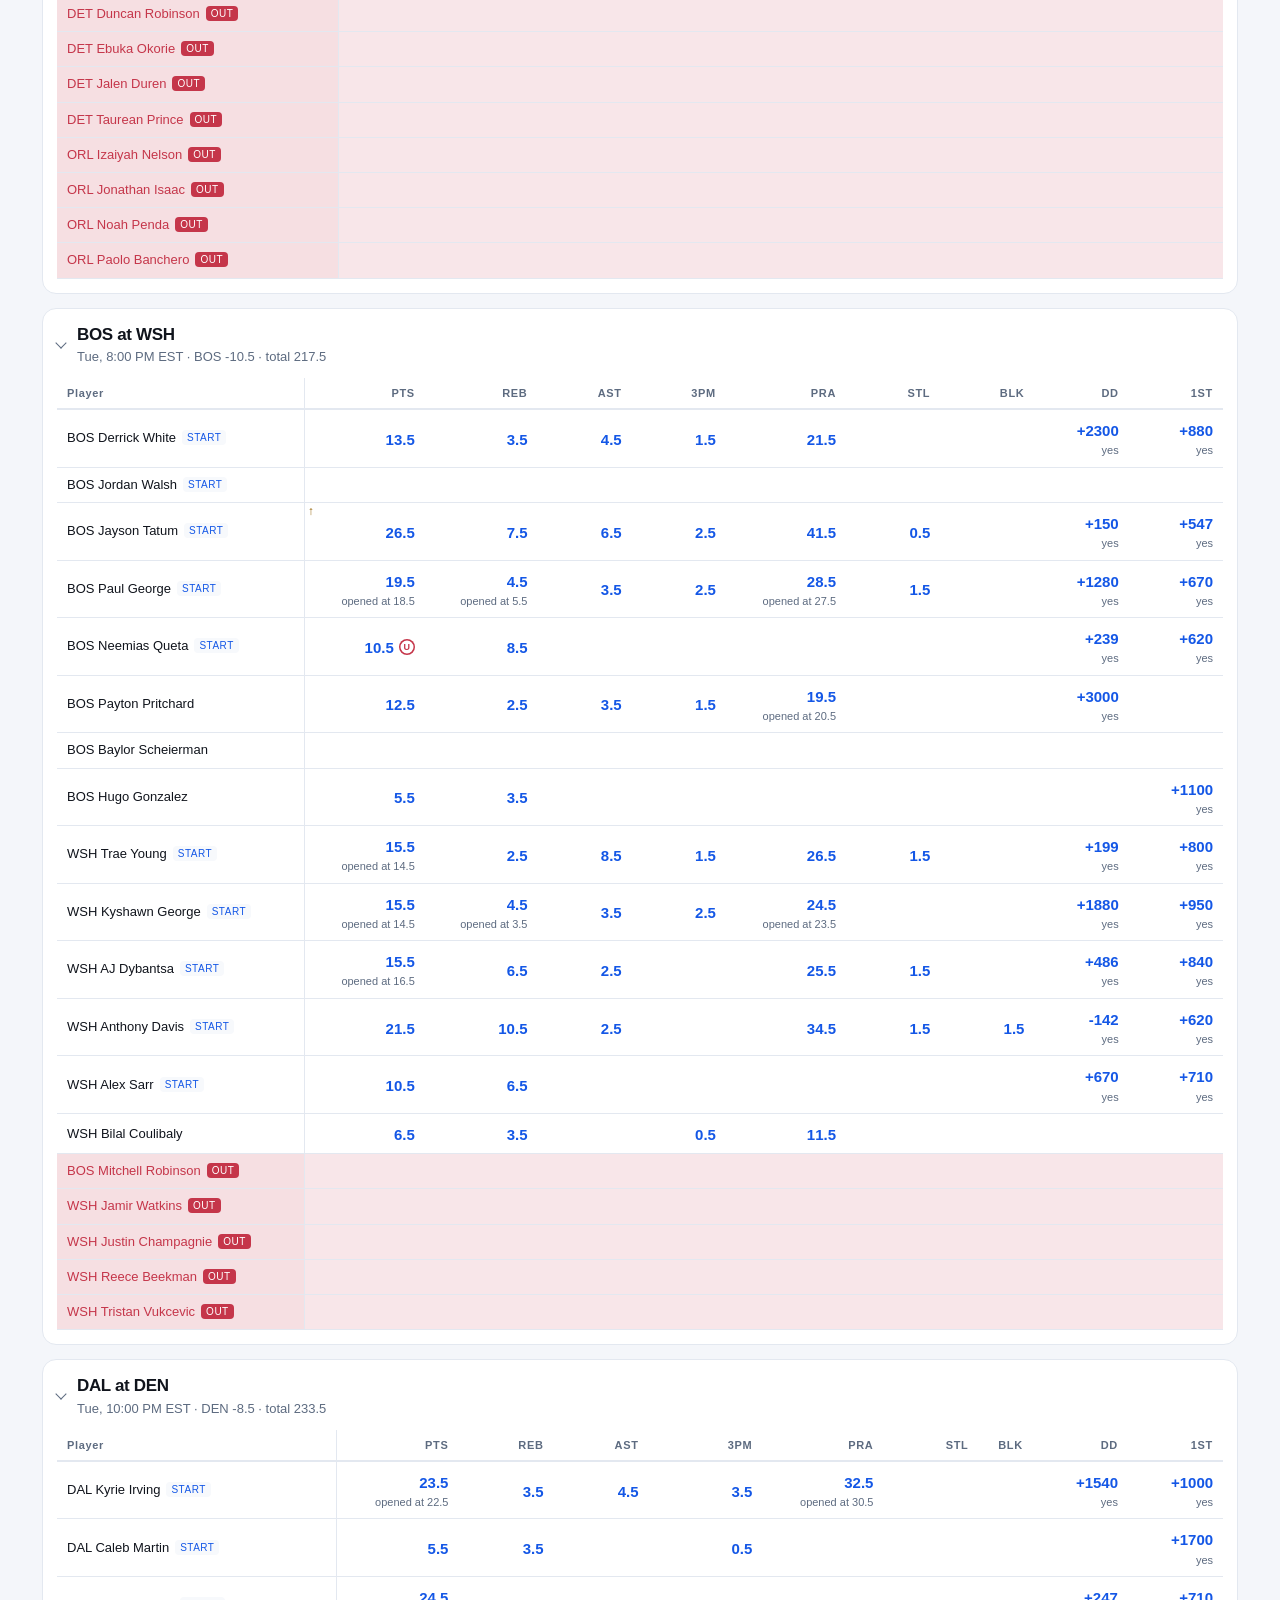
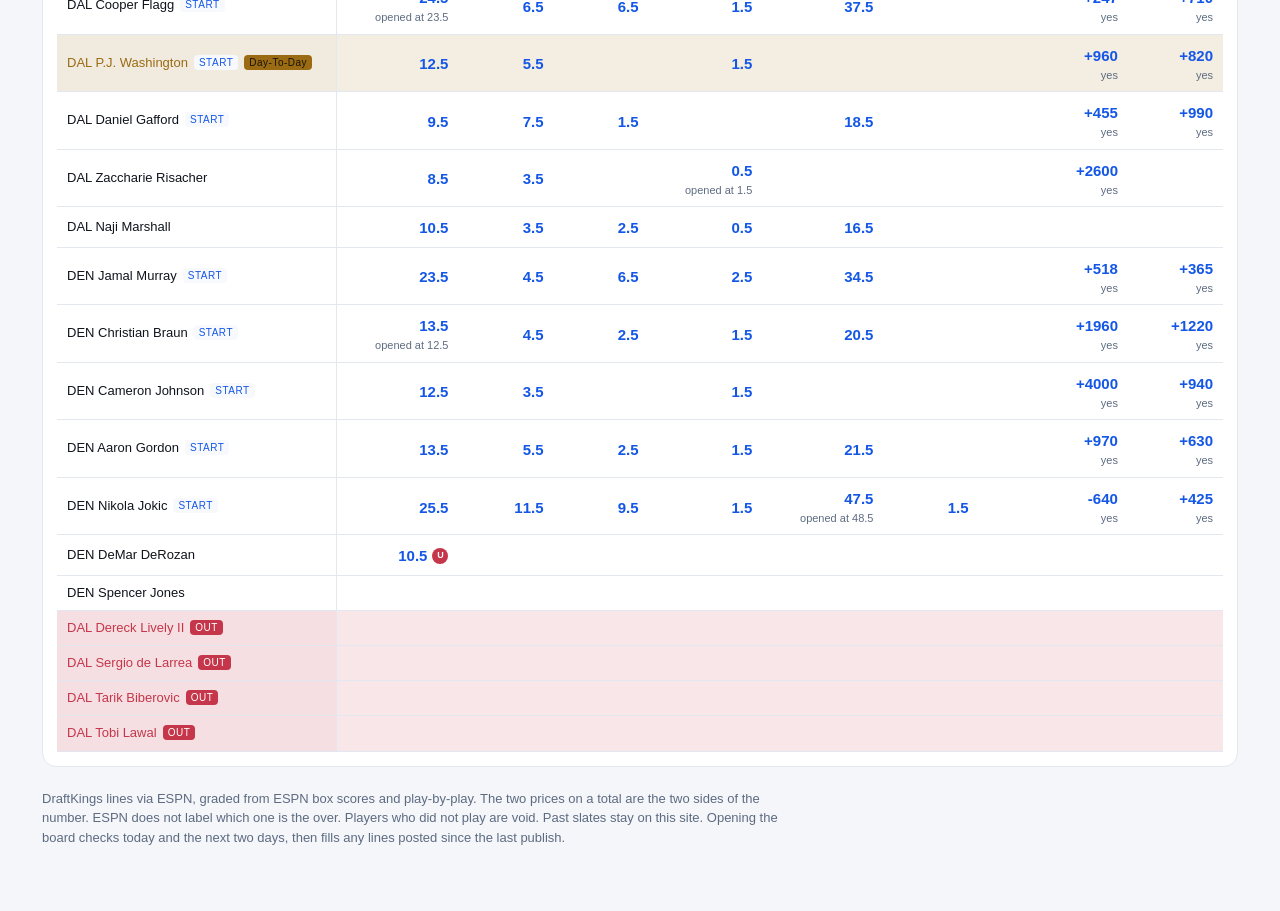
==== commit b71330aa: "Show each star's own low and high, even before ten games. The columns were minutes. They now use tha" ====
--- a/docs/index.html
+++ b/docs/index.html
@@ -47,6 +47,6 @@
   <div id="tools" class="tools"></div>
   <main id="app"><p class="meta">Loading the board.</p></main>
   <footer class="foot" id="foot"></footer>
-  <script src="app.js?v=24"></script>
+  <script src="app.js?v=25"></script>
 </body>
 </html>
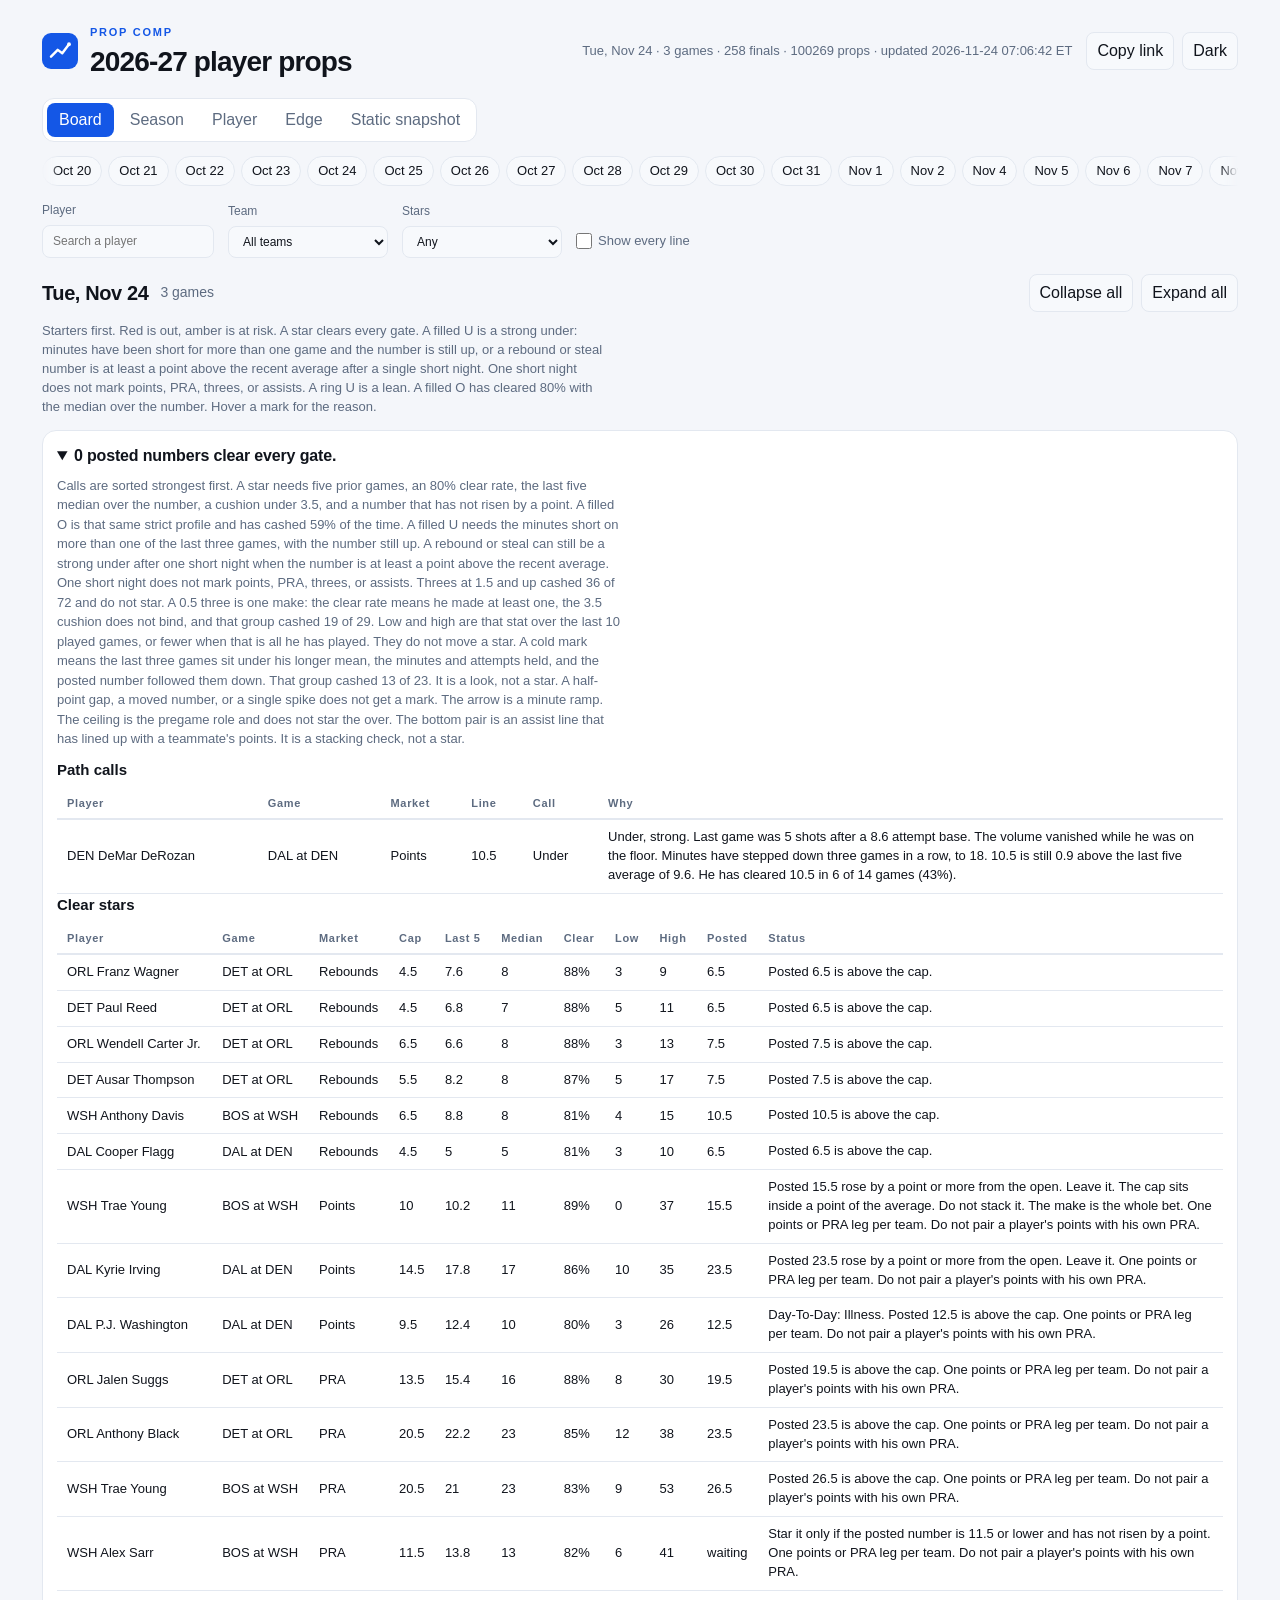
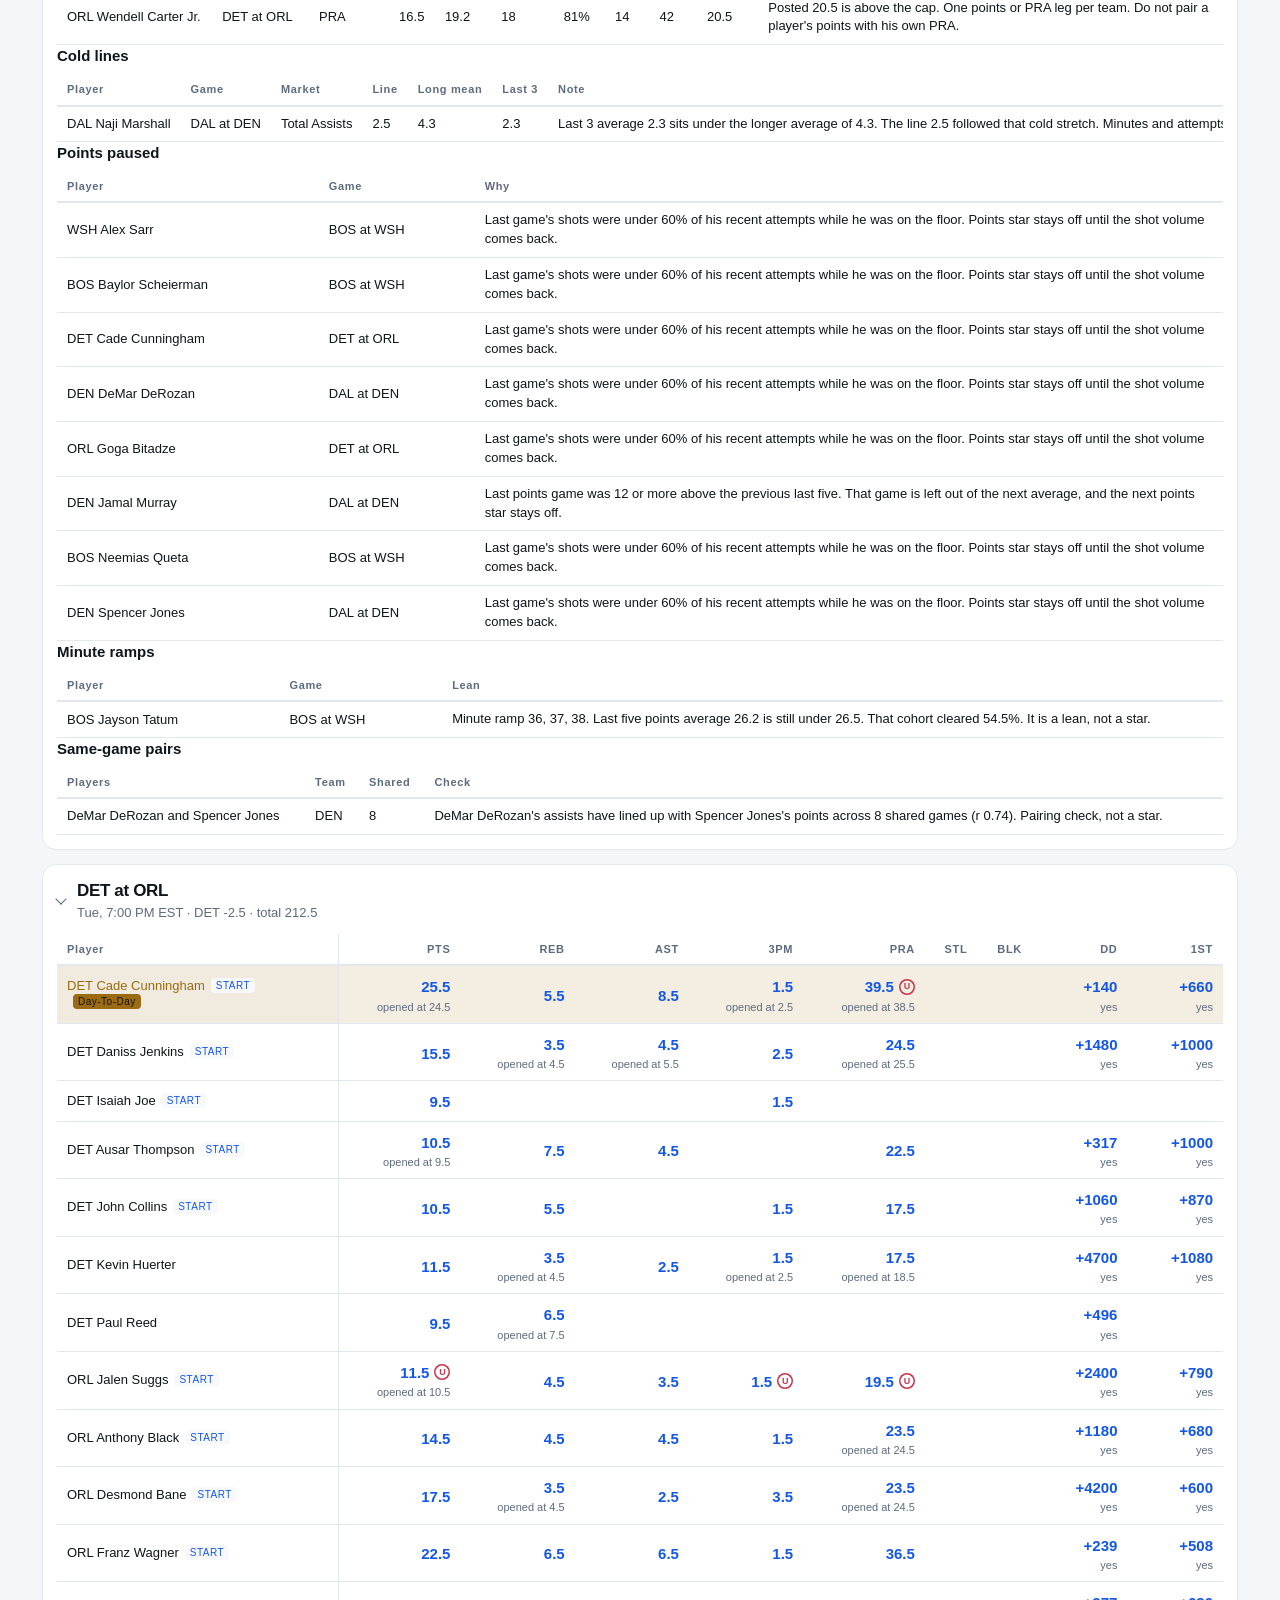
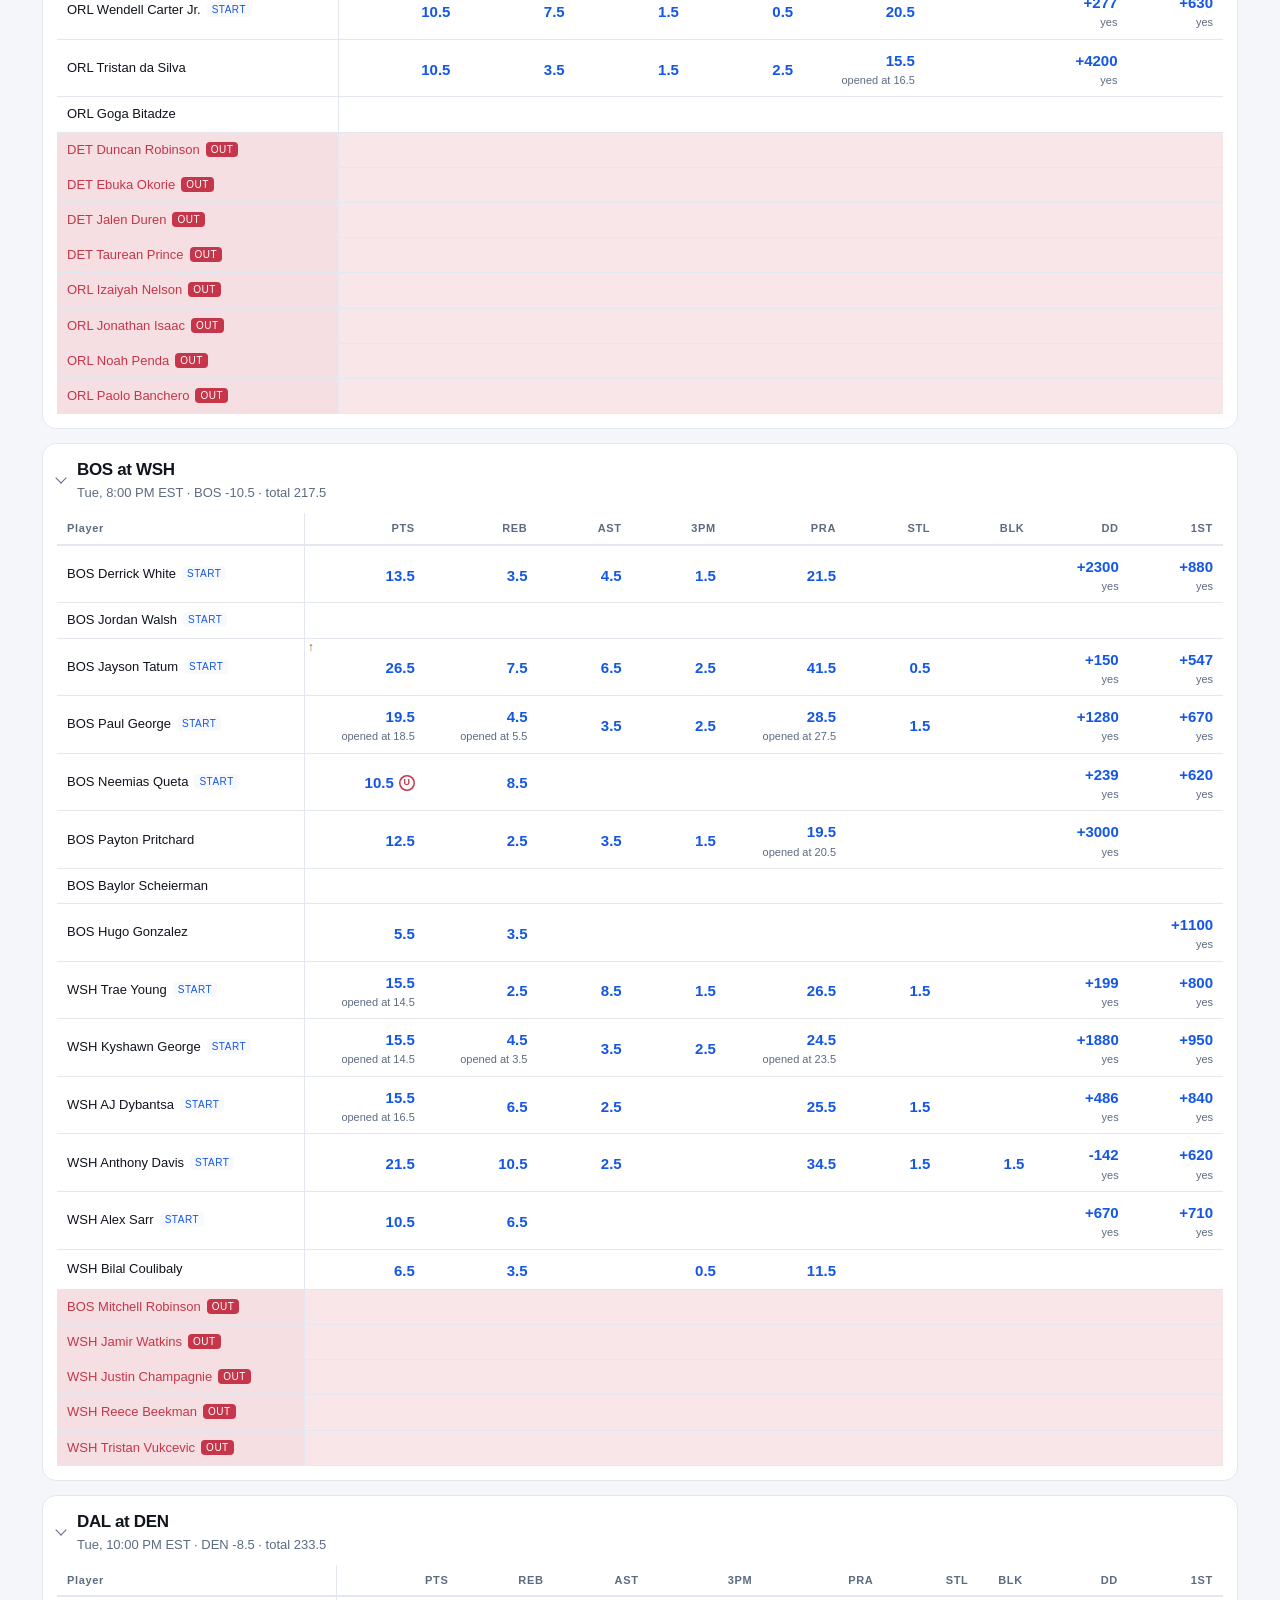
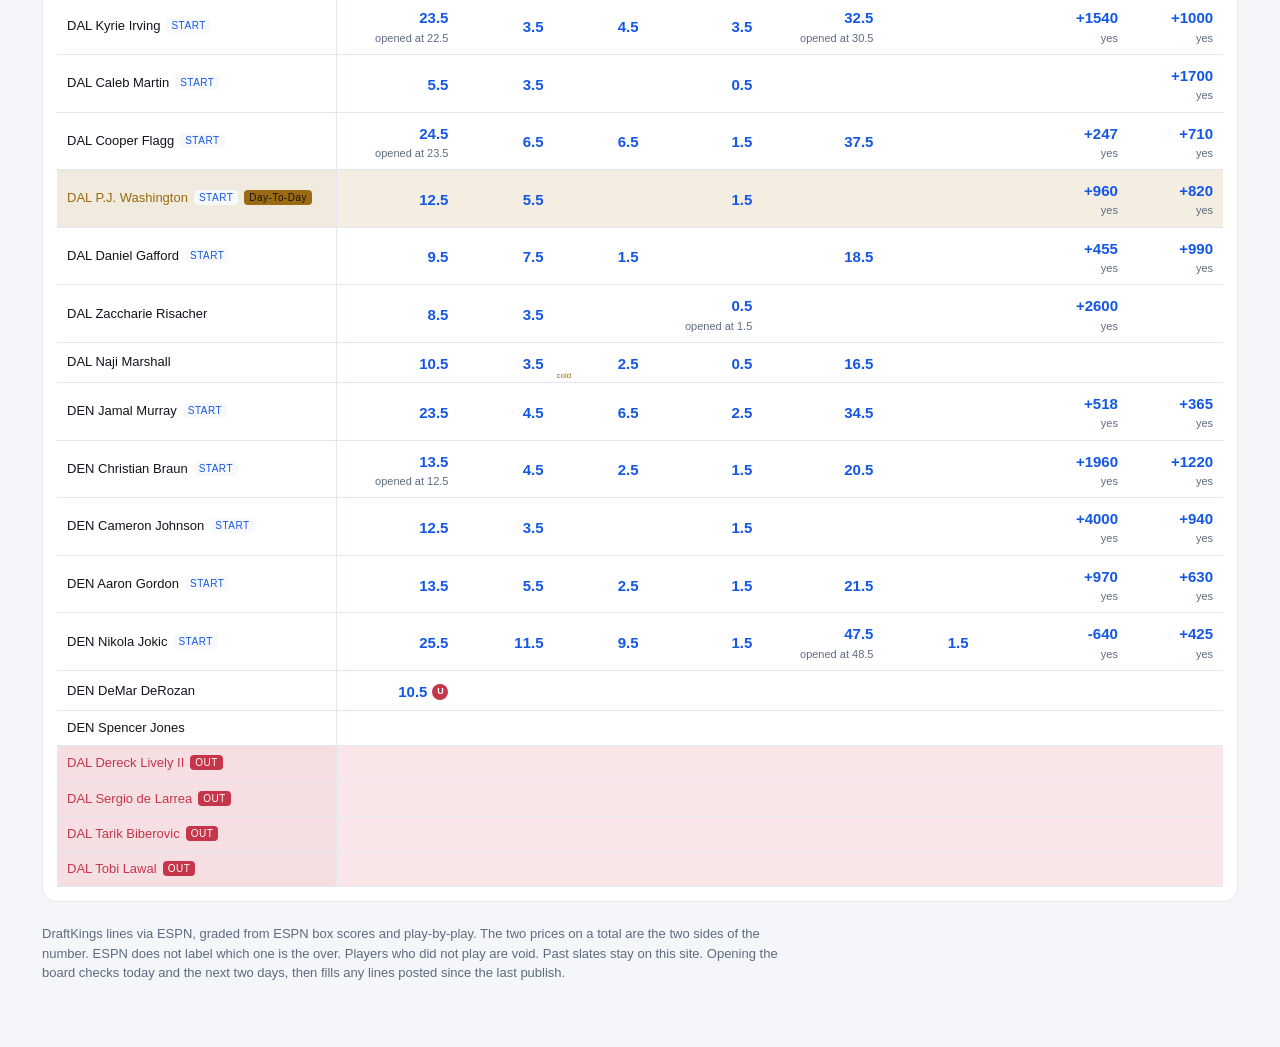
==== commit 3e6e107a: "Mark a line that followed a three-game cold stretch while the role held. The mark is a look. Through" ====
--- a/docs/index.html
+++ b/docs/index.html
@@ -13,7 +13,7 @@
       document.documentElement.setAttribute("data-theme", theme);
     })();
   </script>
-  <link rel="stylesheet" href="styles.css?v=12">
+  <link rel="stylesheet" href="styles.css?v=13">
 </head>
 <body>
   <header class="top">
@@ -47,6 +47,6 @@
   <div id="tools" class="tools"></div>
   <main id="app"><p class="meta">Loading the board.</p></main>
   <footer class="foot" id="foot"></footer>
-  <script src="app.js?v=25"></script>
+  <script src="app.js?v=26"></script>
 </body>
 </html>
--- a/docs/styles.css
+++ b/docs/styles.css
@@ -372,6 +372,16 @@
   font-size: 8px;
   line-height: 1;
 }
+.cold {
+  position: absolute;
+  bottom: 2px;
+  left: 3px;
+  color: var(--warn);
+  cursor: pointer;
+  font-size: 8px;
+  letter-spacing: 0;
+  line-height: 1;
+}
 .lean {
   position: absolute;
   top: 2px;
